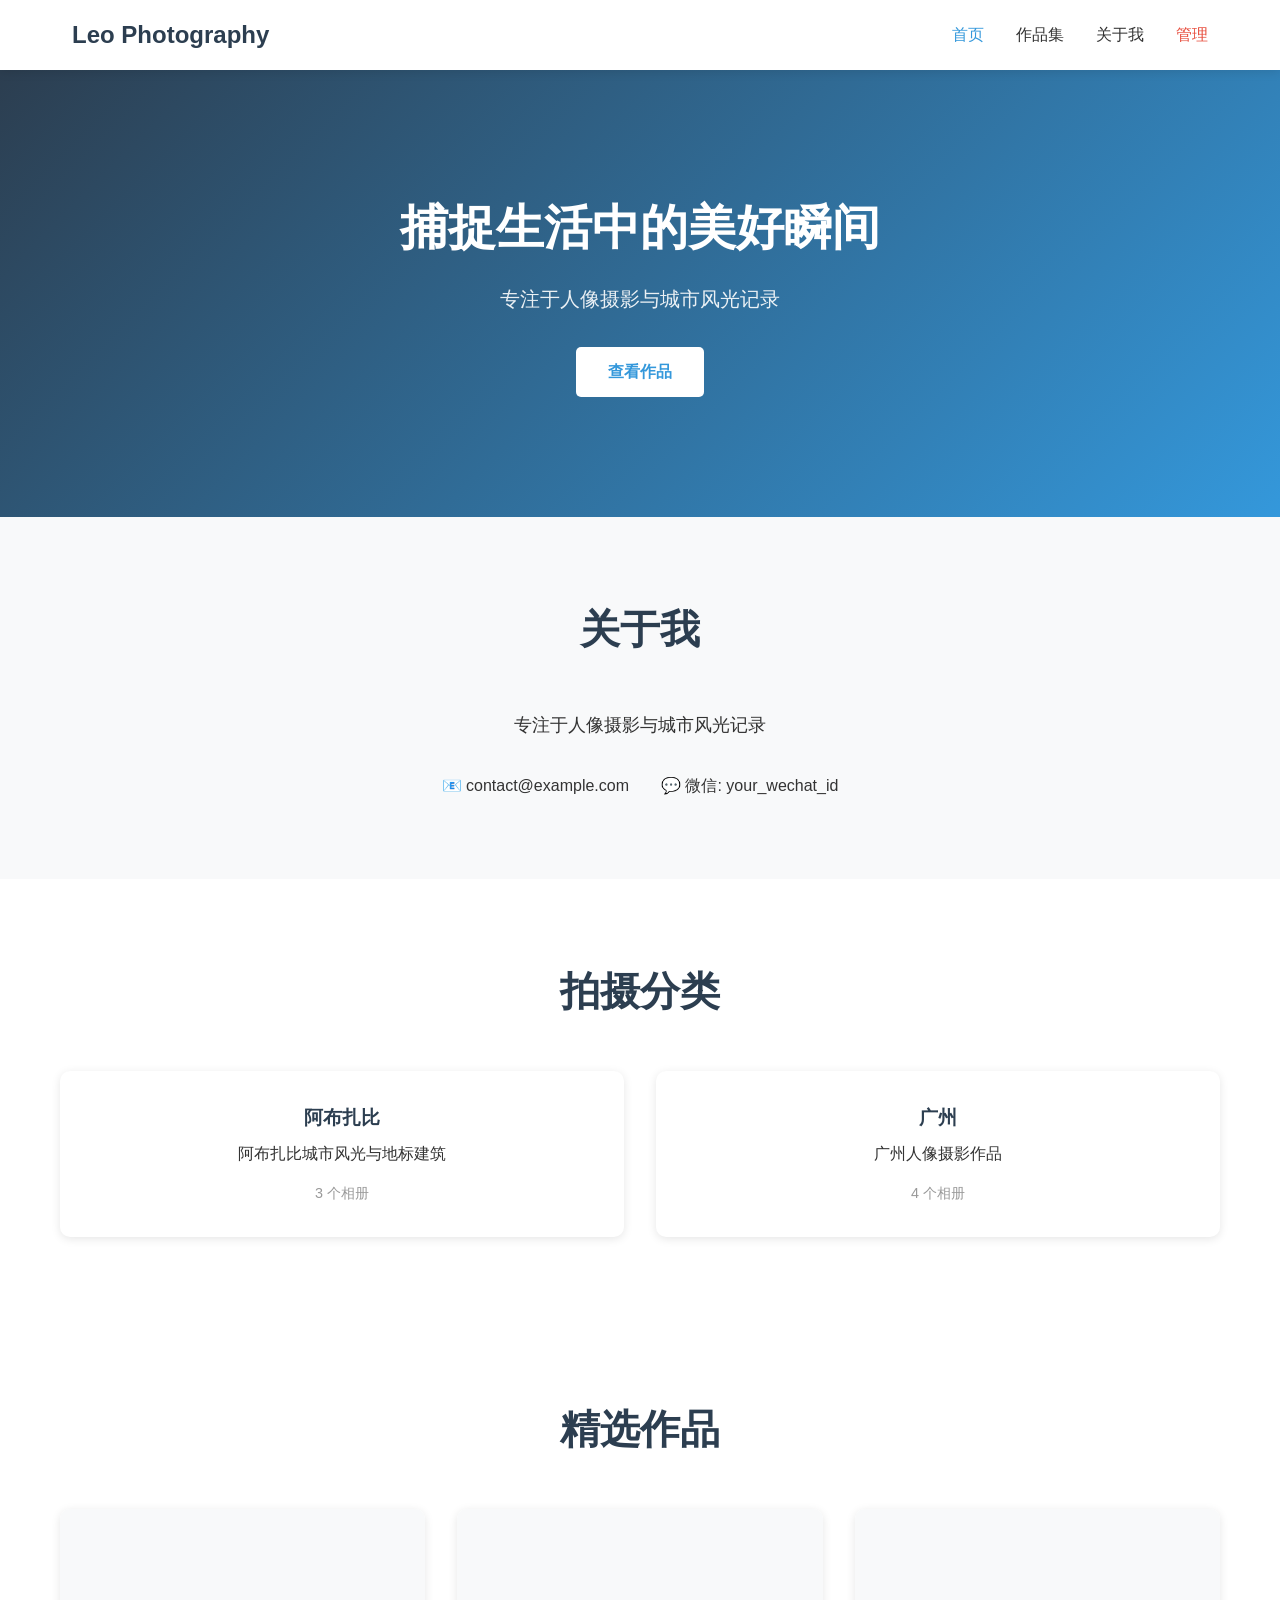
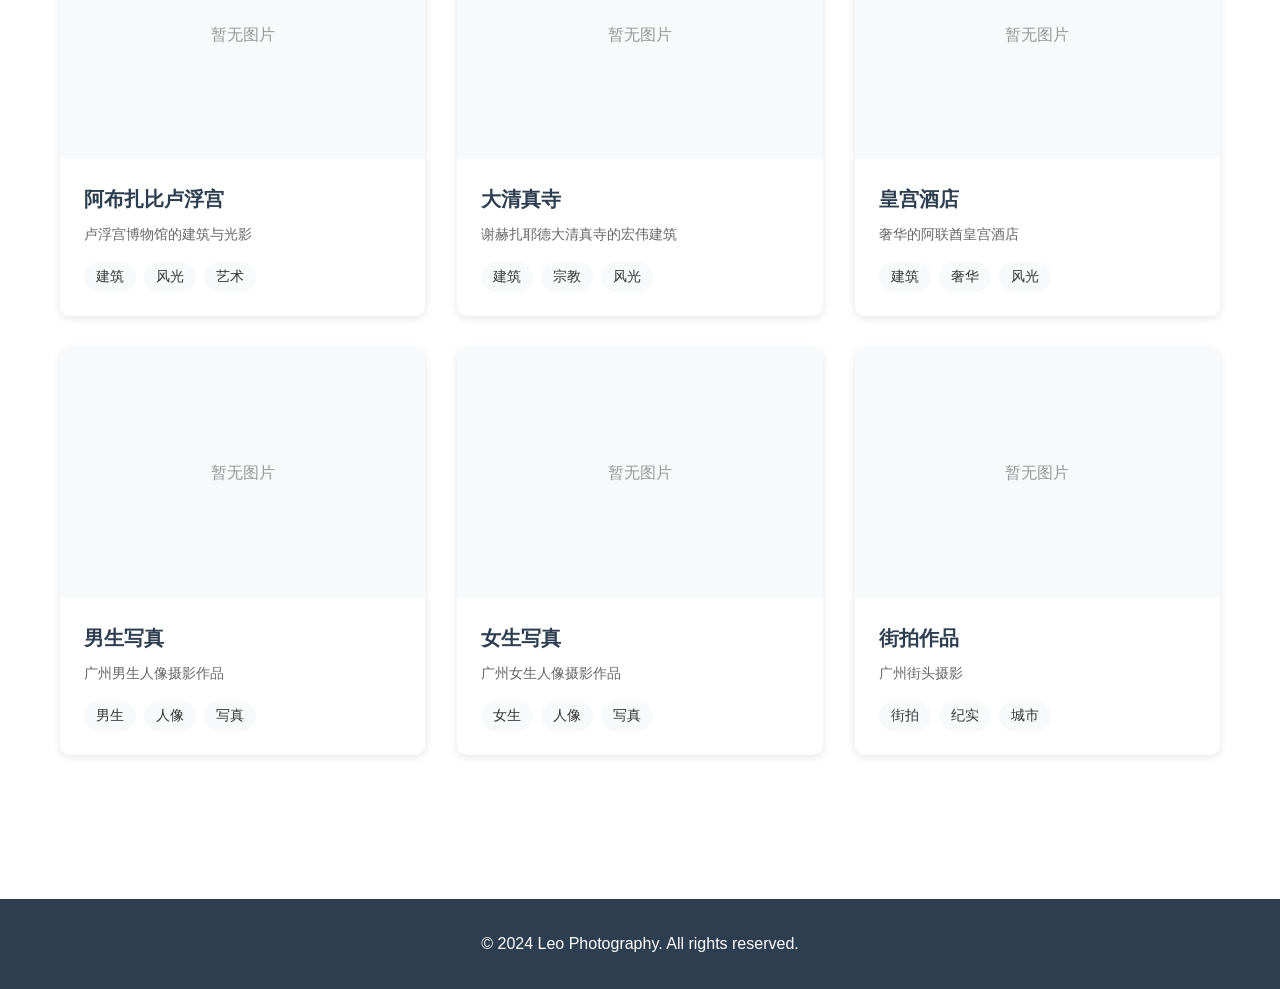
==== index.html @ fa53bb31 "Initial commit: Create photographer portfolio website - Add responsive homepage with hero section an" ====
<!DOCTYPE html>
<html lang="zh-CN">
<head>
    <meta charset="UTF-8">
    <meta name="viewport" content="width=device-width, initial-scale=1.0">
    <title>Leo 摄影工作室</title>
    <link rel="stylesheet" href="css/style.css">
</head>
<body>
    <header class="header">
        <nav class="nav">
            <div class="logo">Leo Photography</div>
            <ul class="nav-menu">
                <li><a href="index.html" class="active">首页</a></li>
                <li><a href="gallery.html">作品集</a></li>
                <li><a href="#about">关于我</a></li>
                <li><a href="admin.html" class="admin-link">管理</a></li>
            </ul>
        </nav>
    </header>

    <main>
        <!-- Hero Section -->
        <section class="hero">
            <div class="hero-content">
                <h1 class="hero-title">捕捉生活中的美好瞬间</h1>
                <p class="hero-subtitle">专注于人像摄影与城市风光记录</p>
                <a href="gallery.html" class="btn btn-primary">查看作品</a>
            </div>
        </section>

        <!-- About Section -->
        <section id="about" class="about">
            <div class="container">
                <h2 class="section-title">关于我</h2>
                <div class="about-content">
                    <p id="photographer-bio">加载中...</p>
                    <div class="contact-info" id="contact-info"></div>
                </div>
            </div>
        </section>

        <!-- Categories Section -->
        <section class="categories">
            <div class="container">
                <h2 class="section-title">拍摄分类</h2>
                <div class="category-grid" id="category-grid">
                    <!-- Categories will be loaded here -->
                </div>
            </div>
        </section>

        <!-- Featured Albums -->
        <section class="featured">
            <div class="container">
                <h2 class="section-title">精选作品</h2>
                <div class="album-grid" id="featured-albums">
                    <!-- Featured albums will be loaded here -->
                </div>
            </div>
        </section>
    </main>

    <footer class="footer">
        <div class="container">
            <p>&copy; 2024 Leo Photography. All rights reserved.</p>
        </div>
    </footer>

    <script src="js/main.js"></script>
</body>
</html>
---- css/style.css ----
/* Reset and Base Styles */
* {
    margin: 0;
    padding: 0;
    box-sizing: border-box;
}

:root {
    --primary-color: #2c3e50;
    --secondary-color: #3498db;
    --accent-color: #e74c3c;
    --text-color: #333;
    --light-bg: #f8f9fa;
    --white: #ffffff;
    --shadow: 0 2px 10px rgba(0, 0, 0, 0.1);
    --shadow-lg: 0 4px 20px rgba(0, 0, 0, 0.15);
}

body {
    font-family: -apple-system, BlinkMacSystemFont, 'Segoe UI', Roboto, 'Helvetica Neue', Arial, sans-serif;
    line-height: 1.6;
    color: var(--text-color);
    background-color: var(--white);
}

.container {
    max-width: 1200px;
    margin: 0 auto;
    padding: 0 20px;
}

/* Header and Navigation */
.header {
    background-color: var(--white);
    box-shadow: var(--shadow);
    position: sticky;
    top: 0;
    z-index: 100;
}

.nav {
    display: flex;
    justify-content: space-between;
    align-items: center;
    padding: 1rem 2rem;
    max-width: 1200px;
    margin: 0 auto;
}

.logo {
    font-size: 1.5rem;
    font-weight: bold;
    color: var(--primary-color);
}

.nav-menu {
    display: flex;
    list-style: none;
    gap: 2rem;
}

.nav-menu a {
    text-decoration: none;
    color: var(--text-color);
    font-weight: 500;
    transition: color 0.3s;
}

.nav-menu a:hover,
.nav-menu a.active {
    color: var(--secondary-color);
}

.admin-link {
    color: var(--accent-color) !important;
}

/* Hero Section */
.hero {
    background: linear-gradient(135deg, var(--primary-color) 0%, var(--secondary-color) 100%);
    color: var(--white);
    padding: 120px 20px;
    text-align: center;
}

.hero-content {
    max-width: 800px;
    margin: 0 auto;
}

.hero-title {
    font-size: 3rem;
    font-weight: bold;
    margin-bottom: 1rem;
}

.hero-subtitle {
    font-size: 1.25rem;
    margin-bottom: 2rem;
    opacity: 0.9;
}

.btn {
    display: inline-block;
    padding: 12px 32px;
    text-decoration: none;
    border-radius: 5px;
    font-weight: 600;
    transition: all 0.3s;
    border: none;
    cursor: pointer;
}

.btn-primary {
    background-color: var(--white);
    color: var(--secondary-color);
}

.btn-primary:hover {
    transform: translateY(-2px);
    box-shadow: var(--shadow-lg);
}

.btn-secondary {
    background-color: var(--secondary-color);
    color: var(--white);
}

.btn-danger {
    background-color: var(--accent-color);
    color: var(--white);
}

/* Sections */
.section-title {
    text-align: center;
    font-size: 2.5rem;
    margin-bottom: 3rem;
    color: var(--primary-color);
}

.about {
    padding: 80px 20px;
    background-color: var(--light-bg);
}

.about-content {
    max-width: 800px;
    margin: 0 auto;
    text-align: center;
}

.about-content p {
    font-size: 1.125rem;
    line-height: 1.8;
    margin-bottom: 2rem;
}

.contact-info {
    display: flex;
    justify-content: center;
    gap: 2rem;
    flex-wrap: wrap;
}

.contact-item {
    display: flex;
    align-items: center;
    gap: 0.5rem;
}

/* Categories */
.categories {
    padding: 80px 20px;
}

.category-grid {
    display: grid;
    grid-template-columns: repeat(auto-fit, minmax(300px, 1fr));
    gap: 2rem;
}

.category-card {
    background: var(--white);
    border-radius: 10px;
    padding: 2rem;
    text-align: center;
    box-shadow: var(--shadow);
    transition: transform 0.3s, box-shadow 0.3s;
    cursor: pointer;
}

.category-card:hover {
    transform: translateY(-5px);
    box-shadow: var(--shadow-lg);
}

.category-card h3 {
    color: var(--primary-color);
    margin-bottom: 0.5rem;
}

/* Albums Grid */
.featured,
.albums-section {
    padding: 80px 20px;
}

.album-grid {
    display: grid;
    grid-template-columns: repeat(auto-fill, minmax(280px, 1fr));
    gap: 2rem;
}

.album-card {
    background: var(--white);
    border-radius: 10px;
    overflow: hidden;
    box-shadow: var(--shadow);
    transition: transform 0.3s, box-shadow 0.3s;
    cursor: pointer;
}

.album-card:hover {
    transform: translateY(-5px);
    box-shadow: var(--shadow-lg);
}

.album-cover {
    width: 100%;
    height: 250px;
    object-fit: cover;
    background-color: var(--light-bg);
    display: flex;
    align-items: center;
    justify-content: center;
    color: #999;
}

.album-cover img {
    width: 100%;
    height: 100%;
    object-fit: cover;
}

.album-info {
    padding: 1.5rem;
}

.album-title {
    font-size: 1.25rem;
    font-weight: 600;
    margin-bottom: 0.5rem;
    color: var(--primary-color);
}

.album-description {
    color: #666;
    font-size: 0.9rem;
    margin-bottom: 1rem;
}

.album-tags {
    display: flex;
    flex-wrap: wrap;
    gap: 0.5rem;
}

.tag {
    display: inline-block;
    padding: 0.25rem 0.75rem;
    background-color: var(--light-bg);
    border-radius: 15px;
    font-size: 0.85rem;
    color: var(--text-color);
}

/* Gallery Page */
.gallery-header {
    background: linear-gradient(135deg, var(--primary-color) 0%, var(--secondary-color) 100%);
    color: var(--white);
    padding: 60px 20px;
    text-align: center;
}

.page-title {
    font-size: 2.5rem;
    margin-bottom: 0.5rem;
}

.page-subtitle {
    font-size: 1.125rem;
    opacity: 0.9;
}

/* Filter Section */
.filter-section {
    padding: 40px 20px;
    background-color: var(--light-bg);
}

.filter-tabs {
    display: flex;
    justify-content: center;
    gap: 1rem;
    flex-wrap: wrap;
    margin-bottom: 1.5rem;
}

.filter-btn {
    padding: 0.5rem 1.5rem;
    background-color: var(--white);
    border: 2px solid var(--primary-color);
    border-radius: 25px;
    color: var(--primary-color);
    font-weight: 600;
    cursor: pointer;
    transition: all 0.3s;
}

.filter-btn:hover,
.filter-btn.active {
    background-color: var(--primary-color);
    color: var(--white);
}

.tags-filter {
    display: flex;
    justify-content: center;
    gap: 0.5rem;
    flex-wrap: wrap;
}

.tag-filter {
    padding: 0.4rem 1rem;
    background-color: var(--white);
    border: 1px solid #ddd;
    border-radius: 20px;
    cursor: pointer;
    transition: all 0.3s;
}

.tag-filter:hover,
.tag-filter.active {
    background-color: var(--secondary-color);
    color: var(--white);
    border-color: var(--secondary-color);
}

/* Album Detail Page */
.album-header {
    padding: 60px 20px;
    background-color: var(--light-bg);
}

.back-link {
    display: inline-block;
    margin-bottom: 1rem;
    color: var(--secondary-color);
    text-decoration: none;
    font-weight: 600;
}

.back-link:hover {
    text-decoration: underline;
}

.album-meta {
    display: flex;
    gap: 2rem;
    flex-wrap: wrap;
    margin-top: 1rem;
    color: #666;
}

/* Photos Grid */
.photos-section {
    padding: 60px 20px;
}

.photos-grid {
    display: grid;
    grid-template-columns: repeat(auto-fill, minmax(250px, 1fr));
    gap: 1.5rem;
}

.photo-item {
    position: relative;
    overflow: hidden;
    border-radius: 8px;
    cursor: pointer;
    aspect-ratio: 1;
    background-color: var(--light-bg);
}

.photo-item img {
    width: 100%;
    height: 100%;
    object-fit: cover;
    transition: transform 0.3s;
}

.photo-item:hover img {
    transform: scale(1.1);
}

.photo-overlay {
    position: absolute;
    bottom: 0;
    left: 0;
    right: 0;
    background: linear-gradient(to top, rgba(0, 0, 0, 0.7), transparent);
    color: var(--white);
    padding: 1rem;
    opacity: 0;
    transition: opacity 0.3s;
}

.photo-item:hover .photo-overlay {
    opacity: 1;
}

/* Lightbox */
.lightbox {
    display: none;
    position: fixed;
    top: 0;
    left: 0;
    right: 0;
    bottom: 0;
    background-color: rgba(0, 0, 0, 0.9);
    z-index: 1000;
    align-items: center;
    justify-content: center;
}

.lightbox.active {
    display: flex;
}

.lightbox-content {
    position: relative;
    max-width: 90%;
    max-height: 90%;
}

.lightbox-img {
    max-width: 100%;
    max-height: 80vh;
    object-fit: contain;
}

.lightbox-close {
    position: absolute;
    top: -40px;
    right: 0;
    color: var(--white);
    font-size: 2rem;
    cursor: pointer;
}

.lightbox-prev,
.lightbox-next {
    position: absolute;
    top: 50%;
    transform: translateY(-50%);
    background-color: rgba(255, 255, 255, 0.2);
    color: var(--white);
    border: none;
    font-size: 2rem;
    padding: 1rem;
    cursor: pointer;
    transition: background-color 0.3s;
}

.lightbox-prev {
    left: -60px;
}

.lightbox-next {
    right: -60px;
}

.lightbox-prev:hover,
.lightbox-next:hover {
    background-color: rgba(255, 255, 255, 0.3);
}

.lightbox-caption {
    color: var(--white);
    text-align: center;
    margin-top: 1rem;
}

/* Admin Page */
.admin-container {
    max-width: 1400px;
    margin: 2rem auto;
    padding: 0 20px;
}

.admin-header {
    background: var(--primary-color);
    color: var(--white);
    padding: 2rem;
    border-radius: 10px;
    margin-bottom: 2rem;
}

.admin-tabs {
    display: flex;
    gap: 1rem;
    margin-bottom: 2rem;
    border-bottom: 2px solid var(--light-bg);
}

.admin-tab {
    padding: 1rem 2rem;
    background: none;
    border: none;
    cursor: pointer;
    font-weight: 600;
    color: var(--text-color);
    border-bottom: 3px solid transparent;
    transition: all 0.3s;
}

.admin-tab.active {
    color: var(--secondary-color);
    border-bottom-color: var(--secondary-color);
}

.admin-content {
    background: var(--white);
    padding: 2rem;
    border-radius: 10px;
    box-shadow: var(--shadow);
}

.form-group {
    margin-bottom: 1.5rem;
}

.form-group label {
    display: block;
    margin-bottom: 0.5rem;
    font-weight: 600;
}

.form-group input,
.form-group textarea,
.form-group select {
    width: 100%;
    padding: 0.75rem;
    border: 1px solid #ddd;
    border-radius: 5px;
    font-size: 1rem;
}

.form-group textarea {
    min-height: 100px;
    resize: vertical;
}

.form-actions {
    display: flex;
    gap: 1rem;
    margin-top: 2rem;
}

.albums-list {
    display: grid;
    gap: 1rem;
}

.album-item {
    display: flex;
    align-items: center;
    gap: 1rem;
    padding: 1rem;
    background: var(--light-bg);
    border-radius: 8px;
}

.album-item-thumb {
    width: 80px;
    height: 80px;
    object-fit: cover;
    border-radius: 5px;
    background-color: #ddd;
}

.album-item-info {
    flex: 1;
}

.album-item-actions {
    display: flex;
    gap: 0.5rem;
}

.json-editor {
    width: 100%;
    min-height: 400px;
    font-family: 'Monaco', 'Menlo', 'Courier New', monospace;
    font-size: 0.9rem;
    padding: 1rem;
    border: 1px solid #ddd;
    border-radius: 5px;
}

/* Footer */
.footer {
    background-color: var(--primary-color);
    color: var(--white);
    text-align: center;
    padding: 2rem 20px;
    margin-top: 4rem;
}

/* Responsive */
@media (max-width: 768px) {
    .nav-menu {
        gap: 1rem;
        font-size: 0.9rem;
    }

    .hero-title {
        font-size: 2rem;
    }

    .section-title {
        font-size: 2rem;
    }

    .album-grid {
        grid-template-columns: repeat(auto-fill, minmax(250px, 1fr));
    }

    .lightbox-prev {
        left: 10px;
    }

    .lightbox-next {
        right: 10px;
    }
}

/* Utility Classes */
.text-center {
    text-align: center;
}

.mt-2 {
    margin-top: 2rem;
}

.mb-2 {
    margin-bottom: 2rem;
}

.hidden {
    display: none;
}
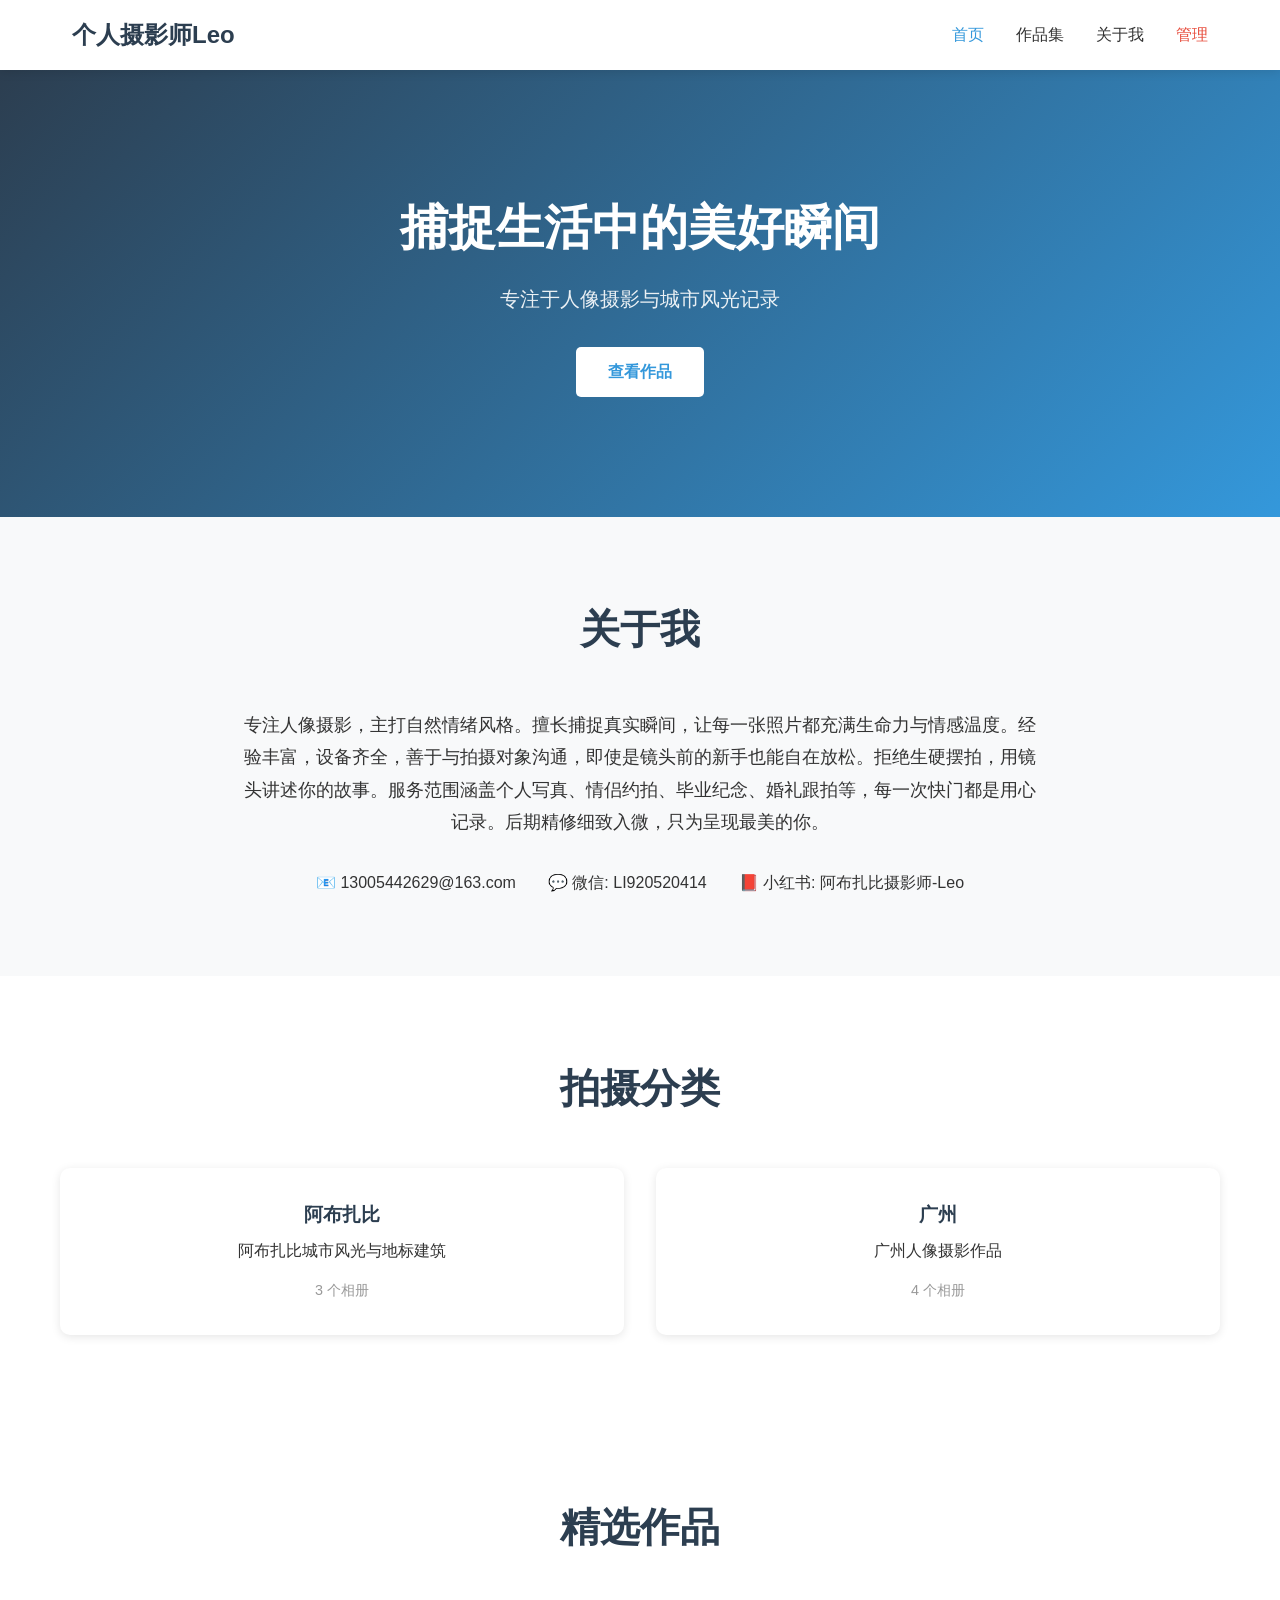
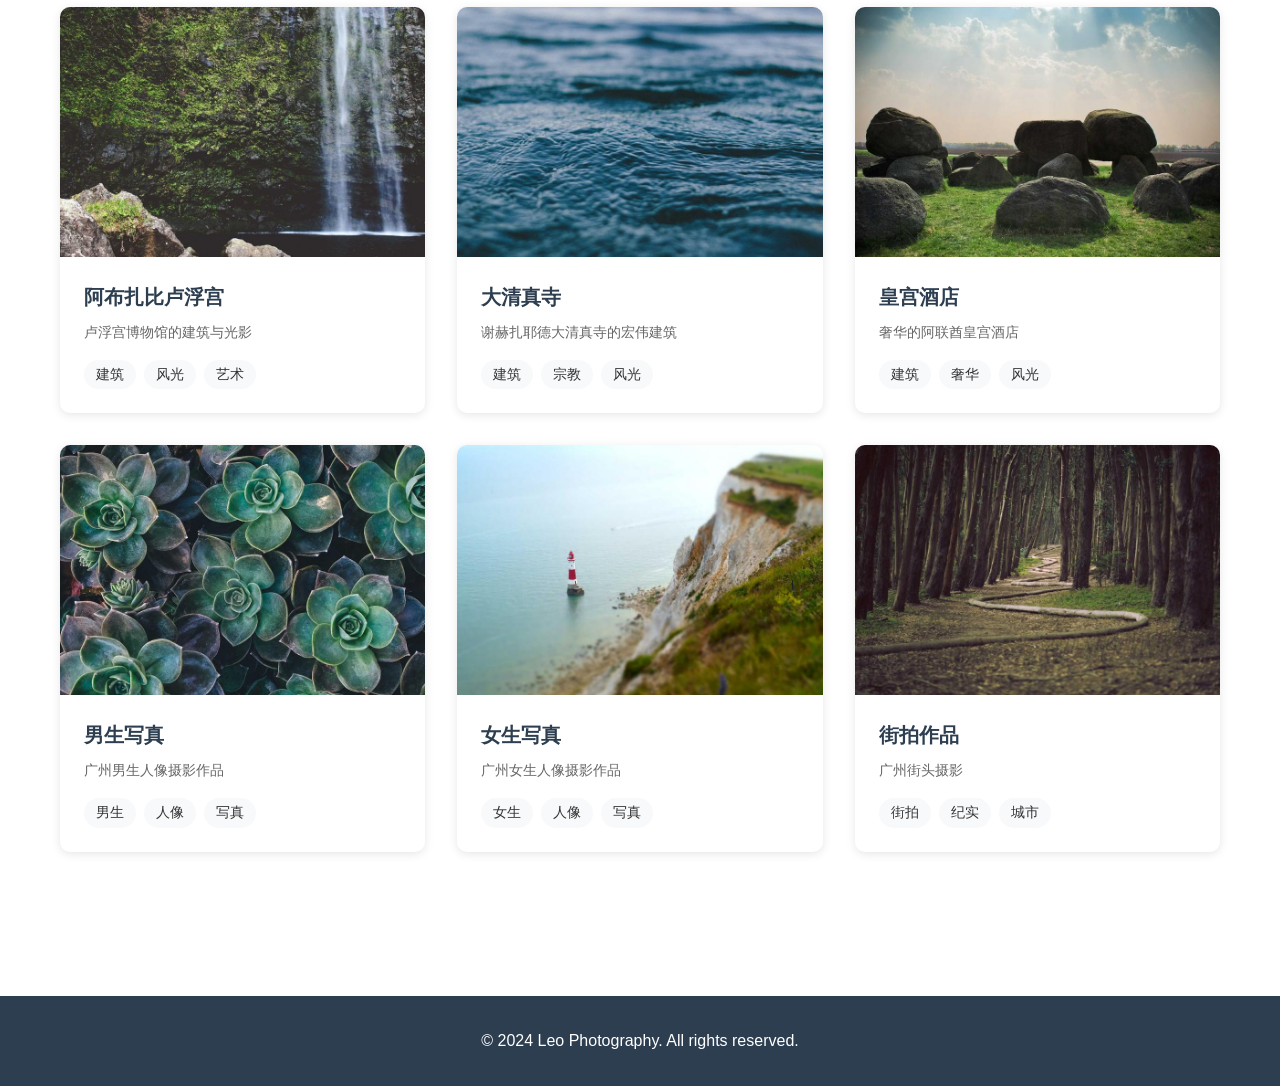
==== commit 59e76616: "Update website title to 个人摄影师Leo - Change logo text from "Leo Photography" to "个人摄影师Leo" across all " ====
--- a/index.html
+++ b/index.html
@@ -3,14 +3,19 @@
 <head>
     <meta charset="UTF-8">
     <meta name="viewport" content="width=device-width, initial-scale=1.0">
-    <title>Leo 摄影工作室</title>
+    <title>个人摄影师Leo</title>
     <link rel="stylesheet" href="css/style.css">
 </head>
 <body>
     <header class="header">
         <nav class="nav">
-            <div class="logo">Leo Photography</div>
-            <ul class="nav-menu">
+            <div class="logo">个人摄影师Leo</div>
+            <div class="menu-toggle" id="mobile-menu">
+                <span></span>
+                <span></span>
+                <span></span>
+            </div>
+            <ul class="nav-menu" id="nav-menu">
                 <li><a href="index.html" class="active">首页</a></li>
                 <li><a href="gallery.html">作品集</a></li>
                 <li><a href="#about">关于我</a></li>
--- a/css/style.css
+++ b/css/style.css
@@ -609,6 +609,41 @@
     border-radius: 5px;
 }
 
+/* Modal */
+.modal {
+    position: fixed;
+    top: 0;
+    left: 0;
+    width: 100%;
+    height: 100%;
+    background-color: rgba(0, 0, 0, 0.5);
+    z-index: 1000;
+    overflow-y: auto;
+}
+
+.modal-content {
+    position: relative;
+    background-color: var(--white);
+    margin: 2rem auto;
+    padding: 2rem;
+    border-radius: 10px;
+    box-shadow: var(--shadow-lg);
+}
+
+.close-modal {
+    position: absolute;
+    top: 1rem;
+    right: 1rem;
+    font-size: 1.5rem;
+    cursor: pointer;
+    color: #999;
+    transition: color 0.3s;
+}
+
+.close-modal:hover {
+    color: var(--text-color);
+}
+
 /* Footer */
 .footer {
     background-color: var(--primary-color);
@@ -618,15 +653,47 @@
     margin-top: 4rem;
 }
 
-/* Responsive */
-@media (max-width: 768px) {
-    .nav-menu {
-        gap: 1rem;
-        font-size: 0.9rem;
+/* Mobile Menu Toggle */
+.menu-toggle {
+    display: none;
+    flex-direction: column;
+    cursor: pointer;
+    padding: 0.5rem;
+}
+
+.menu-toggle span {
+    width: 25px;
+    height: 3px;
+    background-color: var(--primary-color);
+    margin: 3px 0;
+    transition: 0.3s;
+    border-radius: 3px;
+}
+
+.menu-toggle.active span:nth-child(1) {
+    transform: rotate(-45deg) translate(-5px, 6px);
+}
+
+.menu-toggle.active span:nth-child(2) {
+    opacity: 0;
+}
+
+.menu-toggle.active span:nth-child(3) {
+    transform: rotate(45deg) translate(-5px, -6px);
+}
+
+/* Tablet Responsive */
+@media (max-width: 1024px) {
+    .container {
+        padding: 0 15px;
+    }
+
+    .hero {
+        padding: 80px 20px;
     }
 
     .hero-title {
-        font-size: 2rem;
+        font-size: 2.5rem;
     }
 
     .section-title {
@@ -635,14 +702,262 @@
 
     .album-grid {
         grid-template-columns: repeat(auto-fill, minmax(250px, 1fr));
+        gap: 1.5rem;
+    }
+}
+
+/* Mobile Responsive */
+@media (max-width: 768px) {
+    /* Navigation */
+    .nav {
+        padding: 1rem;
+    }
+
+    .menu-toggle {
+        display: flex;
+    }
+
+    .nav-menu {
+        position: fixed;
+        top: 60px;
+        right: -100%;
+        width: 250px;
+        height: calc(100vh - 60px);
+        background-color: var(--white);
+        flex-direction: column;
+        padding: 2rem 0;
+        box-shadow: -2px 0 10px rgba(0, 0, 0, 0.1);
+        transition: right 0.3s ease;
+        gap: 0;
+        z-index: 99;
+    }
+
+    .nav-menu.active {
+        right: 0;
+    }
+
+    .nav-menu li {
+        width: 100%;
+        text-align: center;
+        padding: 1rem 0;
+        border-bottom: 1px solid var(--light-bg);
+    }
+
+    .nav-menu a {
+        display: block;
+        padding: 0.5rem 1rem;
+    }
+
+    /* Hero Section */
+    .hero {
+        padding: 60px 15px;
+    }
+
+    .hero-title {
+        font-size: 1.75rem;
+        line-height: 1.3;
+    }
+
+    .hero-subtitle {
+        font-size: 1rem;
+        margin-bottom: 1.5rem;
+    }
+
+    /* Sections */
+    .about,
+    .categories,
+    .featured,
+    .albums-section,
+    .photos-section {
+        padding: 50px 15px;
+    }
+
+    .section-title {
+        font-size: 1.75rem;
+        margin-bottom: 2rem;
+    }
+
+    /* Category and Album Grids */
+    .category-grid,
+    .album-grid {
+        grid-template-columns: 1fr;
+        gap: 1.5rem;
+    }
+
+    .album-cover {
+        height: 200px;
+    }
+
+    /* Photos Grid */
+    .photos-grid {
+        grid-template-columns: repeat(2, 1fr);
+        gap: 0.75rem;
+    }
+
+    /* Contact Info */
+    .contact-info {
+        flex-direction: column;
+        gap: 1rem;
+    }
+
+    /* Filter Section */
+    .filter-tabs {
+        gap: 0.5rem;
+    }
+
+    .filter-btn {
+        padding: 0.4rem 1rem;
+        font-size: 0.9rem;
+    }
+
+    /* Gallery Header */
+    .gallery-header {
+        padding: 40px 15px;
+    }
+
+    .page-title {
+        font-size: 2rem;
+    }
+
+    .page-subtitle {
+        font-size: 1rem;
+    }
+
+    /* Album Header */
+    .album-header {
+        padding: 40px 15px;
+    }
+
+    .album-title {
+        font-size: 1.75rem;
+    }
+
+    .album-meta {
+        flex-direction: column;
+        gap: 0.5rem;
+    }
+
+    /* Lightbox */
+    .lightbox-prev,
+    .lightbox-next {
+        font-size: 1.5rem;
+        padding: 0.5rem;
+        position: fixed;
     }
 
     .lightbox-prev {
         left: 10px;
+        bottom: 20%;
+        top: auto;
+        transform: none;
     }
 
     .lightbox-next {
         right: 10px;
+        bottom: 20%;
+        top: auto;
+        transform: none;
+    }
+
+    .lightbox-close {
+        top: 10px;
+        right: 10px;
+    }
+
+    .lightbox-content {
+        max-width: 95%;
+        max-height: 85%;
+    }
+
+    .lightbox-img {
+        max-height: 70vh;
+    }
+
+    /* Admin Panel */
+    .admin-tabs {
+        overflow-x: auto;
+        gap: 0.5rem;
+        flex-wrap: nowrap;
+    }
+
+    .admin-tab {
+        padding: 0.75rem 1.5rem;
+        white-space: nowrap;
+        font-size: 0.9rem;
+    }
+
+    .album-item {
+        flex-direction: column;
+        text-align: center;
+    }
+
+    .album-item-thumb {
+        width: 100%;
+        height: 150px;
+    }
+
+    .album-item-actions {
+        width: 100%;
+        justify-content: center;
+    }
+
+    .form-actions {
+        flex-direction: column;
+    }
+
+    .form-actions .btn {
+        width: 100%;
+    }
+
+    /* Modal */
+    .modal-content {
+        margin: 1rem;
+        padding: 1.5rem;
+        max-width: calc(100% - 2rem);
+    }
+
+    /* Footer */
+    .footer {
+        padding: 1.5rem 15px;
+        font-size: 0.9rem;
+    }
+
+    /* Buttons */
+    .btn {
+        padding: 10px 24px;
+        font-size: 0.9rem;
+    }
+}
+
+/* Small Mobile */
+@media (max-width: 480px) {
+    .logo {
+        font-size: 1.25rem;
+    }
+
+    .hero-title {
+        font-size: 1.5rem;
+    }
+
+    .section-title {
+        font-size: 1.5rem;
+    }
+
+    .photos-grid {
+        grid-template-columns: 1fr;
+    }
+
+    .filter-tabs {
+        flex-direction: column;
+        width: 100%;
+    }
+
+    .filter-btn {
+        width: 100%;
+    }
+
+    .admin-header h1 {
+        font-size: 1.5rem;
     }
 }
 
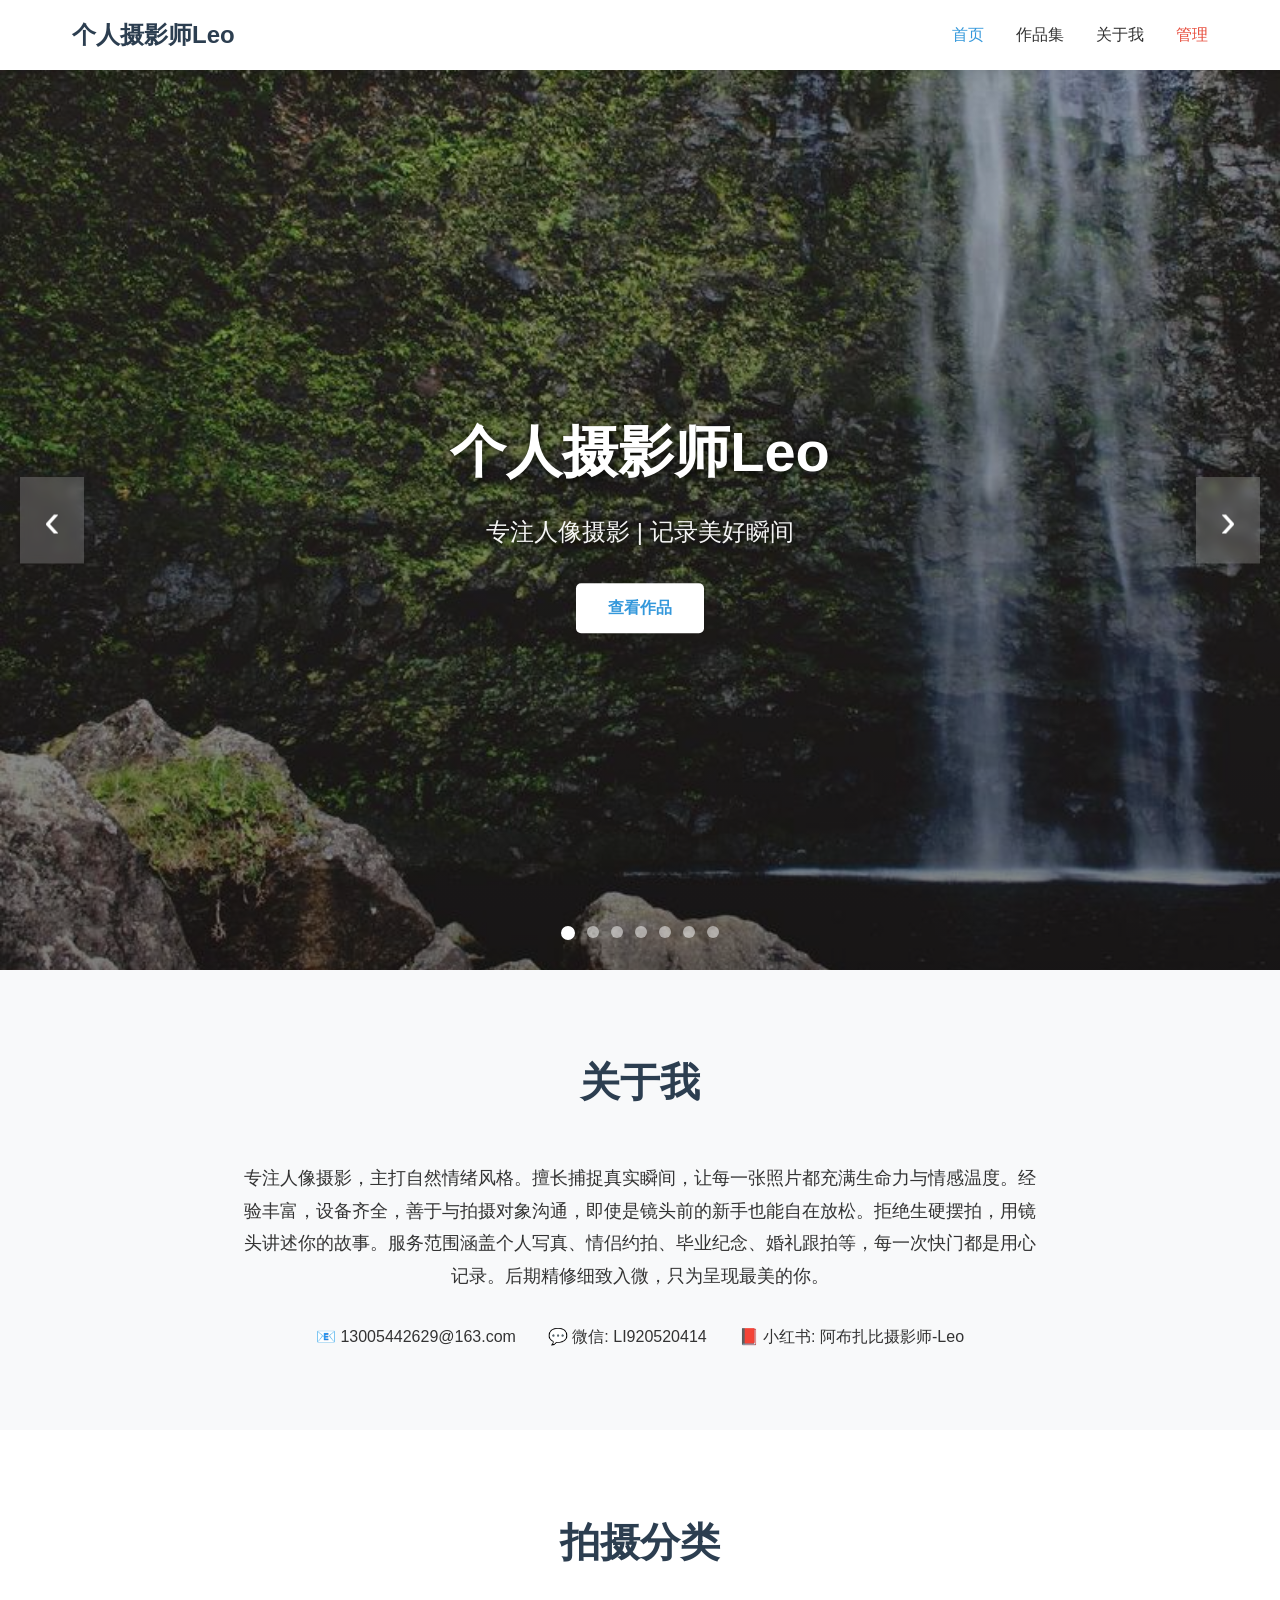
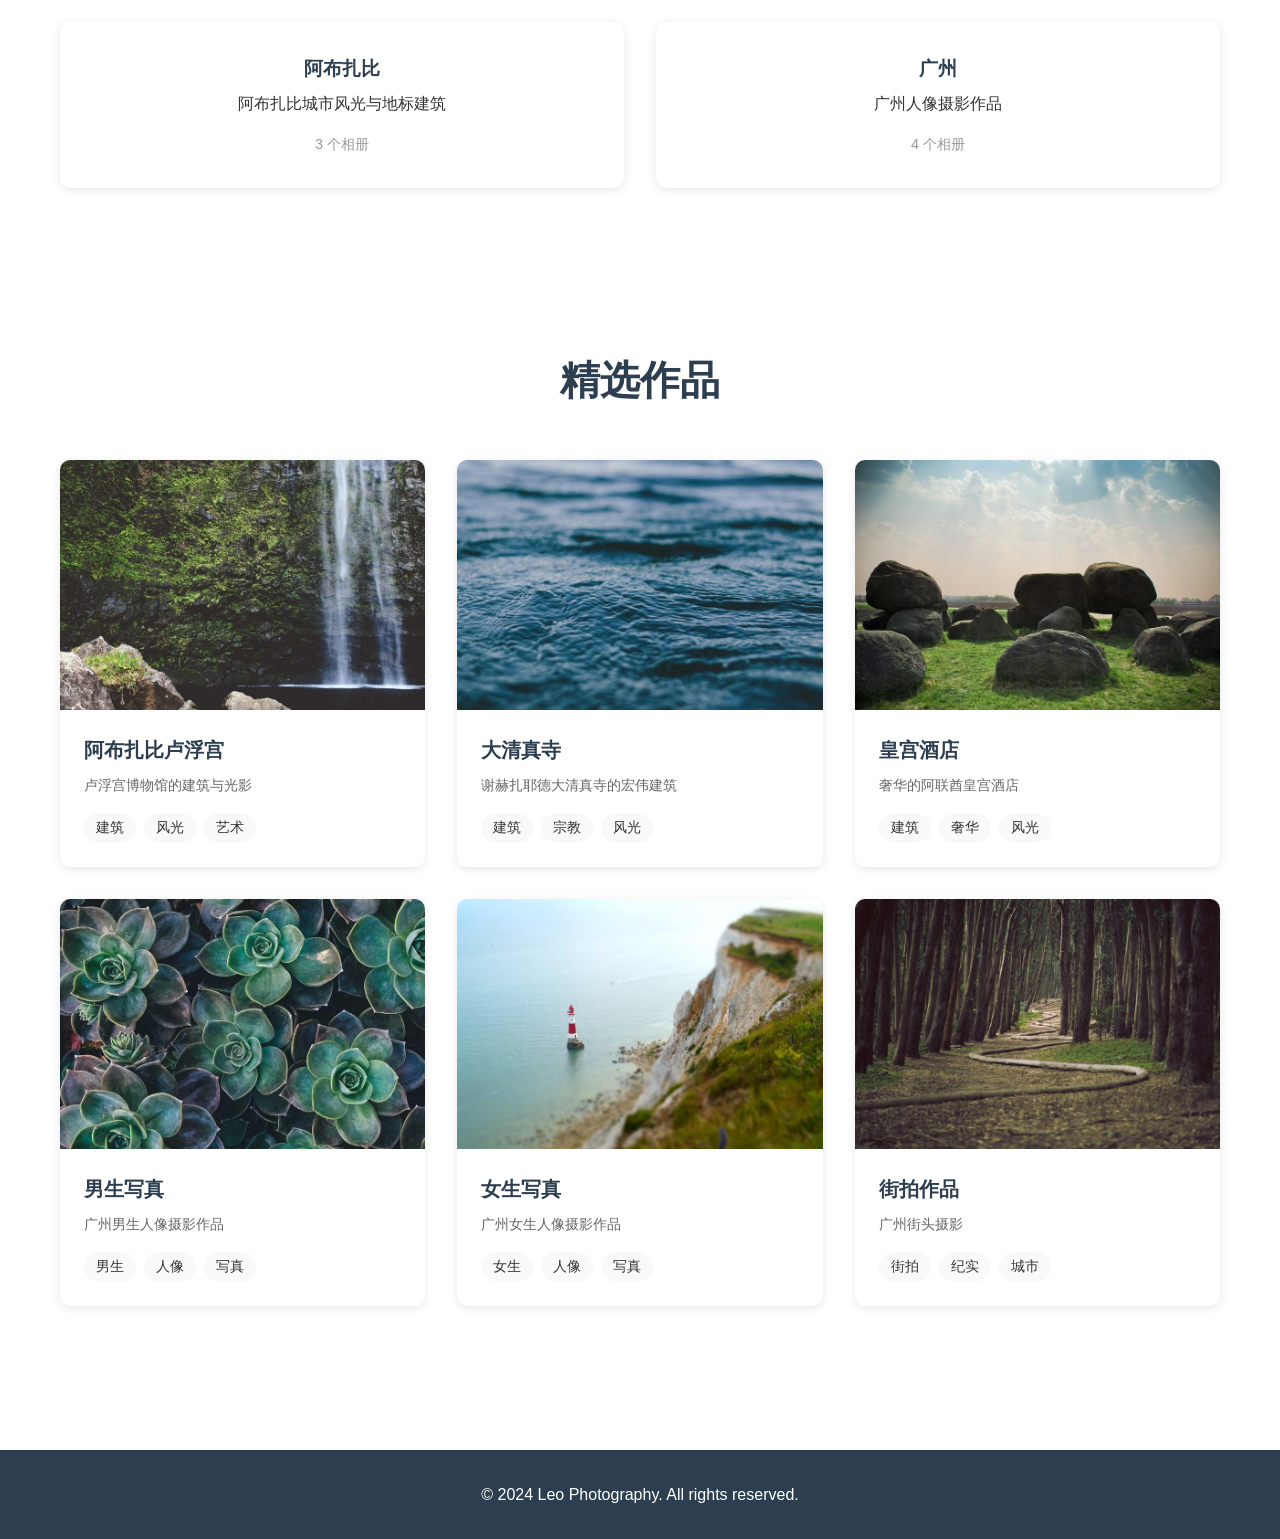
==== commit c0a18a1d: "Add stunning hero slider with album covers Features: - Full-screen hero slider showcasing all album " ====
--- a/index.html
+++ b/index.html
@@ -25,13 +25,20 @@
     </header>
 
     <main>
-        <!-- Hero Section -->
-        <section class="hero">
-            <div class="hero-content">
-                <h1 class="hero-title">捕捉生活中的美好瞬间</h1>
-                <p class="hero-subtitle">专注于人像摄影与城市风光记录</p>
+        <!-- Hero Slider Section -->
+        <section class="hero-slider" id="hero-slider">
+            <div class="slider-container">
+                <!-- Slides will be loaded here -->
+            </div>
+            <div class="slider-overlay"></div>
+            <div class="slider-content">
+                <h1 class="slider-title" id="slider-title">个人摄影师Leo</h1>
+                <p class="slider-subtitle" id="slider-subtitle">专注人像摄影 | 记录美好瞬间</p>
                 <a href="gallery.html" class="btn btn-primary">查看作品</a>
             </div>
+            <button class="slider-nav slider-prev" id="slider-prev">‹</button>
+            <button class="slider-nav slider-next" id="slider-next">›</button>
+            <div class="slider-dots" id="slider-dots"></div>
         </section>
 
         <!-- About Section -->
--- a/css/style.css
+++ b/css/style.css
@@ -75,29 +75,153 @@
     color: var(--accent-color) !important;
 }
 
-/* Hero Section */
-.hero {
-    background: linear-gradient(135deg, var(--primary-color) 0%, var(--secondary-color) 100%);
-    color: var(--white);
-    padding: 120px 20px;
+/* Hero Slider Section */
+.hero-slider {
+    position: relative;
+    width: 100%;
+    height: 100vh;
+    min-height: 500px;
+    overflow: hidden;
+}
+
+.slider-container {
+    position: absolute;
+    top: 0;
+    left: 0;
+    width: 100%;
+    height: 100%;
+}
+
+.slider-slide {
+    position: absolute;
+    top: 0;
+    left: 0;
+    width: 100%;
+    height: 100%;
+    opacity: 0;
+    transition: opacity 1.5s ease-in-out;
+    background-size: cover;
+    background-position: center;
+    background-repeat: no-repeat;
+}
+
+.slider-slide.active {
+    opacity: 1;
+    z-index: 1;
+}
+
+.slider-overlay {
+    position: absolute;
+    top: 0;
+    left: 0;
+    width: 100%;
+    height: 100%;
+    background: linear-gradient(to bottom, rgba(0, 0, 0, 0.3), rgba(0, 0, 0, 0.5));
+    z-index: 2;
+}
+
+.slider-content {
+    position: absolute;
+    top: 50%;
+    left: 50%;
+    transform: translate(-50%, -50%);
     text-align: center;
-}
-
-.hero-content {
+    color: var(--white);
+    z-index: 3;
     max-width: 800px;
-    margin: 0 auto;
-}
-
-.hero-title {
-    font-size: 3rem;
+    padding: 0 20px;
+    width: 100%;
+}
+
+.slider-title {
+    font-size: 3.5rem;
     font-weight: bold;
     margin-bottom: 1rem;
-}
-
-.hero-subtitle {
-    font-size: 1.25rem;
+    text-shadow: 2px 2px 10px rgba(0, 0, 0, 0.7);
+    animation: fadeInUp 1s ease-out;
+}
+
+.slider-subtitle {
+    font-size: 1.5rem;
     margin-bottom: 2rem;
-    opacity: 0.9;
+    opacity: 0.95;
+    text-shadow: 1px 1px 5px rgba(0, 0, 0, 0.7);
+    animation: fadeInUp 1s ease-out 0.3s backwards;
+}
+
+.slider-content .btn {
+    animation: fadeInUp 1s ease-out 0.6s backwards;
+}
+
+@keyframes fadeInUp {
+    from {
+        opacity: 0;
+        transform: translateY(30px);
+    }
+    to {
+        opacity: 1;
+        transform: translateY(0);
+    }
+}
+
+/* Slider Navigation */
+.slider-nav {
+    position: absolute;
+    top: 50%;
+    transform: translateY(-50%);
+    background: rgba(255, 255, 255, 0.2);
+    color: var(--white);
+    border: none;
+    font-size: 3rem;
+    padding: 1rem 1.5rem;
+    cursor: pointer;
+    z-index: 4;
+    transition: all 0.3s;
+    backdrop-filter: blur(5px);
+}
+
+.slider-nav:hover {
+    background: rgba(255, 255, 255, 0.3);
+}
+
+.slider-prev {
+    left: 20px;
+}
+
+.slider-next {
+    right: 20px;
+}
+
+/* Slider Dots */
+.slider-dots {
+    position: absolute;
+    bottom: 30px;
+    left: 50%;
+    transform: translateX(-50%);
+    display: flex;
+    gap: 12px;
+    z-index: 4;
+}
+
+.slider-dot {
+    width: 12px;
+    height: 12px;
+    border-radius: 50%;
+    background: rgba(255, 255, 255, 0.5);
+    cursor: pointer;
+    transition: all 0.3s;
+    border: 2px solid transparent;
+}
+
+.slider-dot:hover {
+    background: rgba(255, 255, 255, 0.8);
+}
+
+.slider-dot.active {
+    background: var(--white);
+    border-color: var(--white);
+    width: 14px;
+    height: 14px;
 }
 
 .btn {
@@ -688,12 +812,16 @@
         padding: 0 15px;
     }
 
-    .hero {
-        padding: 80px 20px;
-    }
-
-    .hero-title {
+    .hero-slider {
+        height: 80vh;
+    }
+
+    .slider-title {
         font-size: 2.5rem;
+    }
+
+    .slider-subtitle {
+        font-size: 1.25rem;
     }
 
     .section-title {
@@ -748,19 +876,48 @@
         padding: 0.5rem 1rem;
     }
 
-    /* Hero Section */
-    .hero {
-        padding: 60px 15px;
-    }
-
-    .hero-title {
-        font-size: 1.75rem;
+    /* Hero Slider */
+    .hero-slider {
+        height: 70vh;
+        min-height: 400px;
+    }
+
+    .slider-title {
+        font-size: 2rem;
         line-height: 1.3;
     }
 
-    .hero-subtitle {
+    .slider-subtitle {
         font-size: 1rem;
         margin-bottom: 1.5rem;
+    }
+
+    .slider-nav {
+        font-size: 2rem;
+        padding: 0.75rem 1rem;
+    }
+
+    .slider-prev {
+        left: 10px;
+    }
+
+    .slider-next {
+        right: 10px;
+    }
+
+    .slider-dots {
+        bottom: 20px;
+        gap: 8px;
+    }
+
+    .slider-dot {
+        width: 10px;
+        height: 10px;
+    }
+
+    .slider-dot.active {
+        width: 12px;
+        height: 12px;
     }
 
     /* Sections */
@@ -935,8 +1092,17 @@
         font-size: 1.25rem;
     }
 
-    .hero-title {
+    .slider-title {
         font-size: 1.5rem;
+    }
+
+    .slider-subtitle {
+        font-size: 0.9rem;
+    }
+
+    .slider-nav {
+        font-size: 1.5rem;
+        padding: 0.5rem 0.75rem;
     }
 
     .section-title {
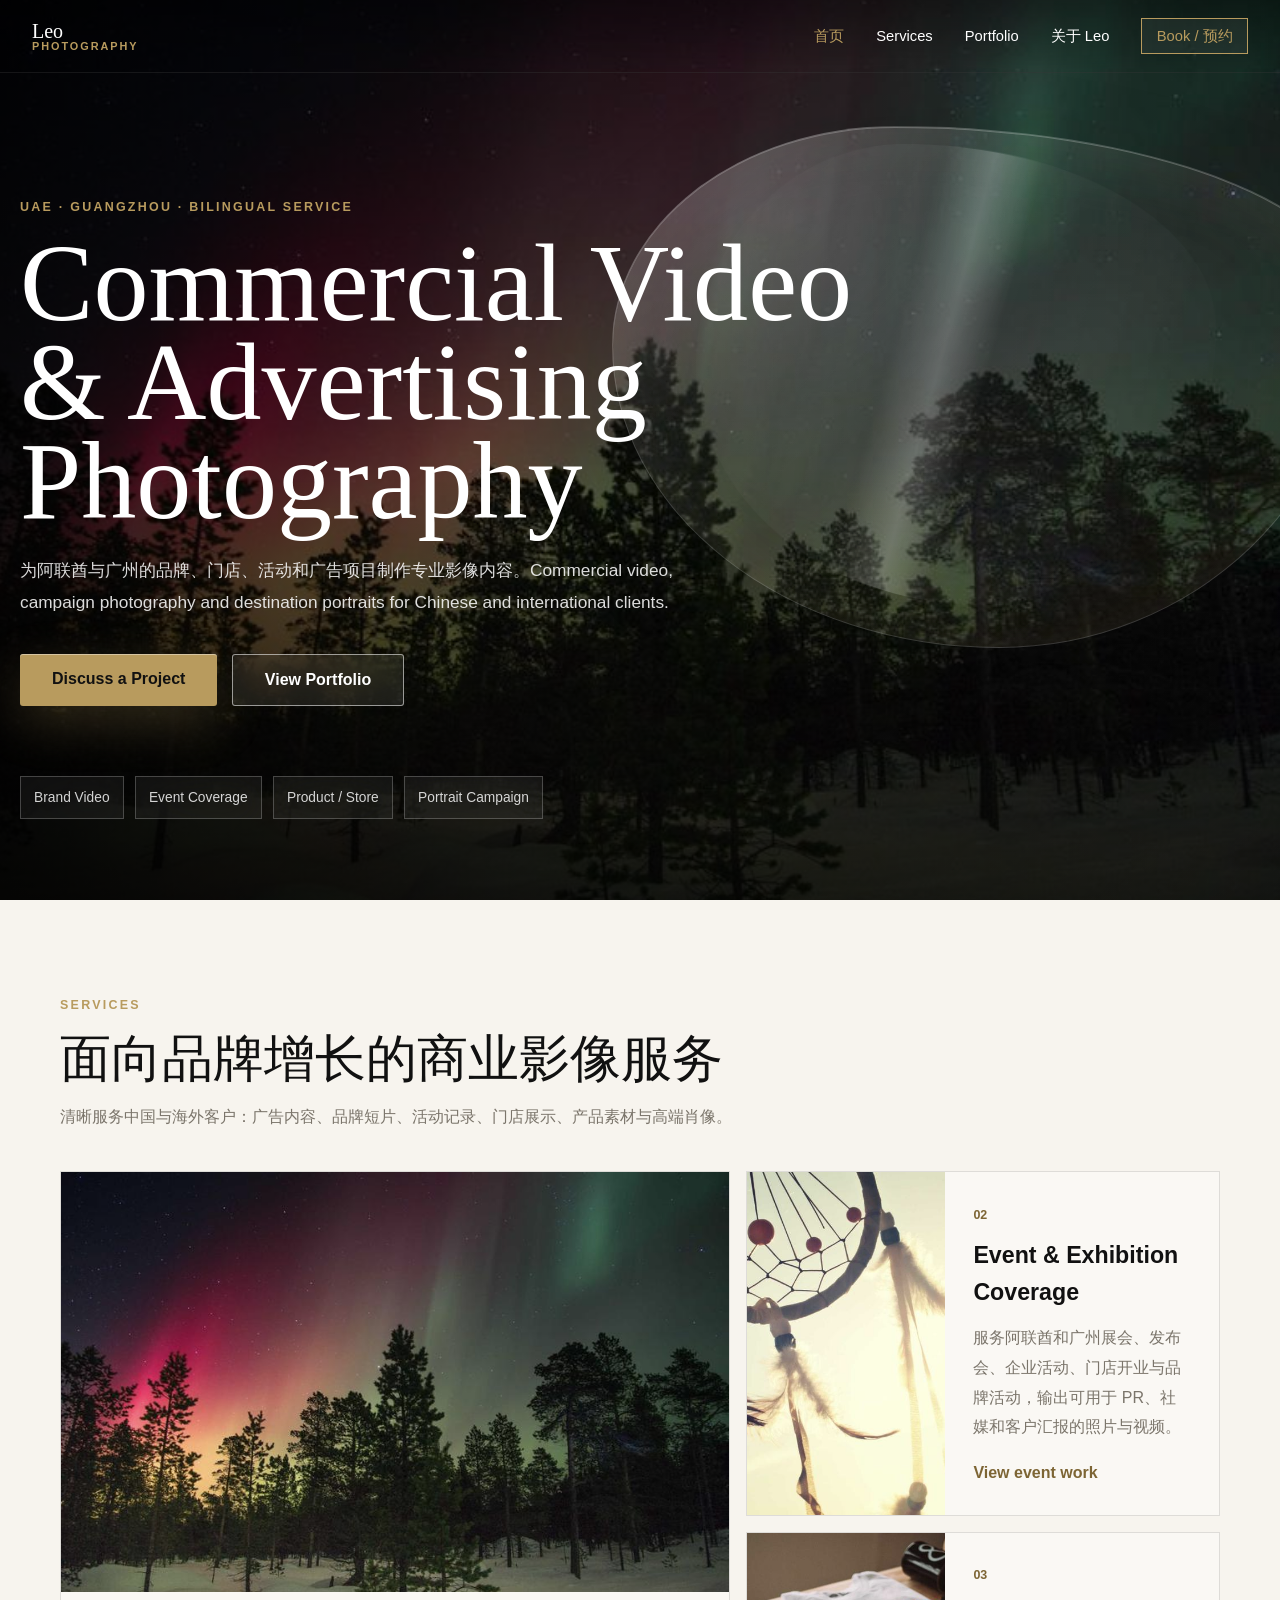
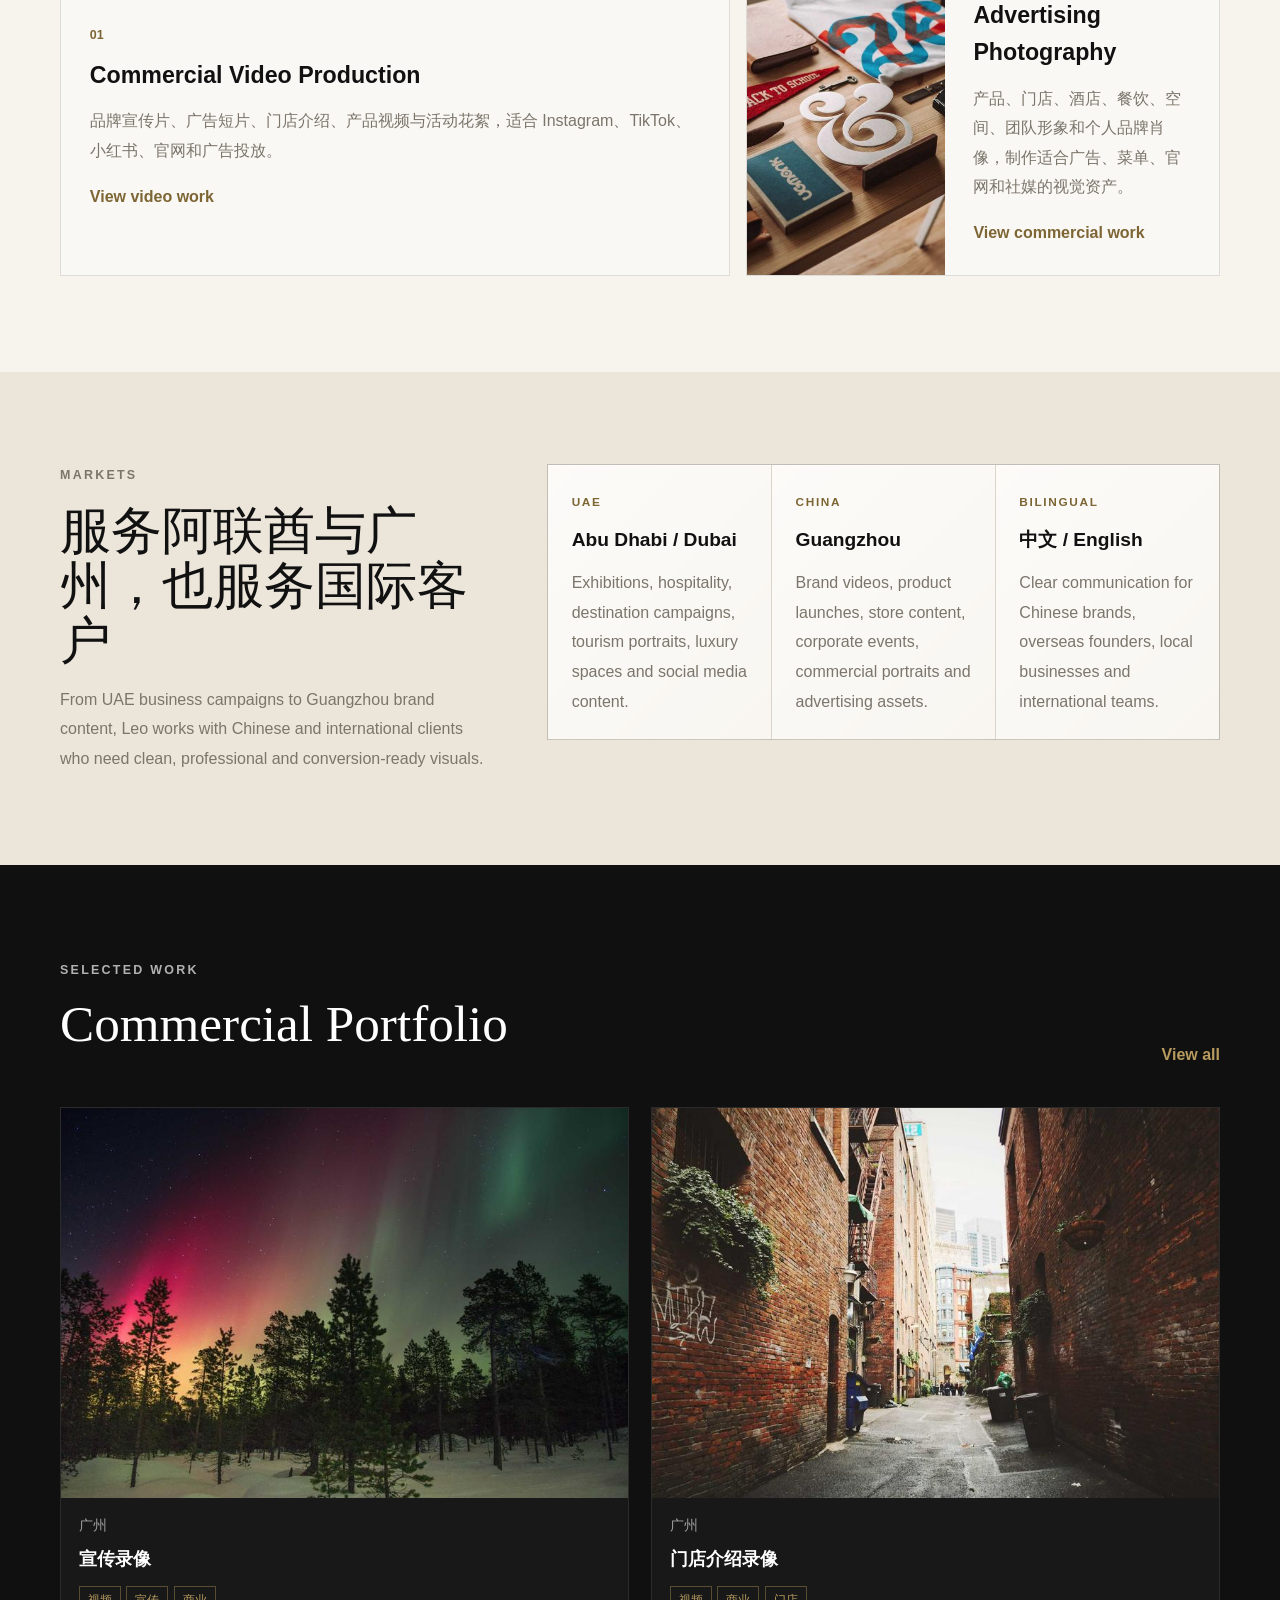
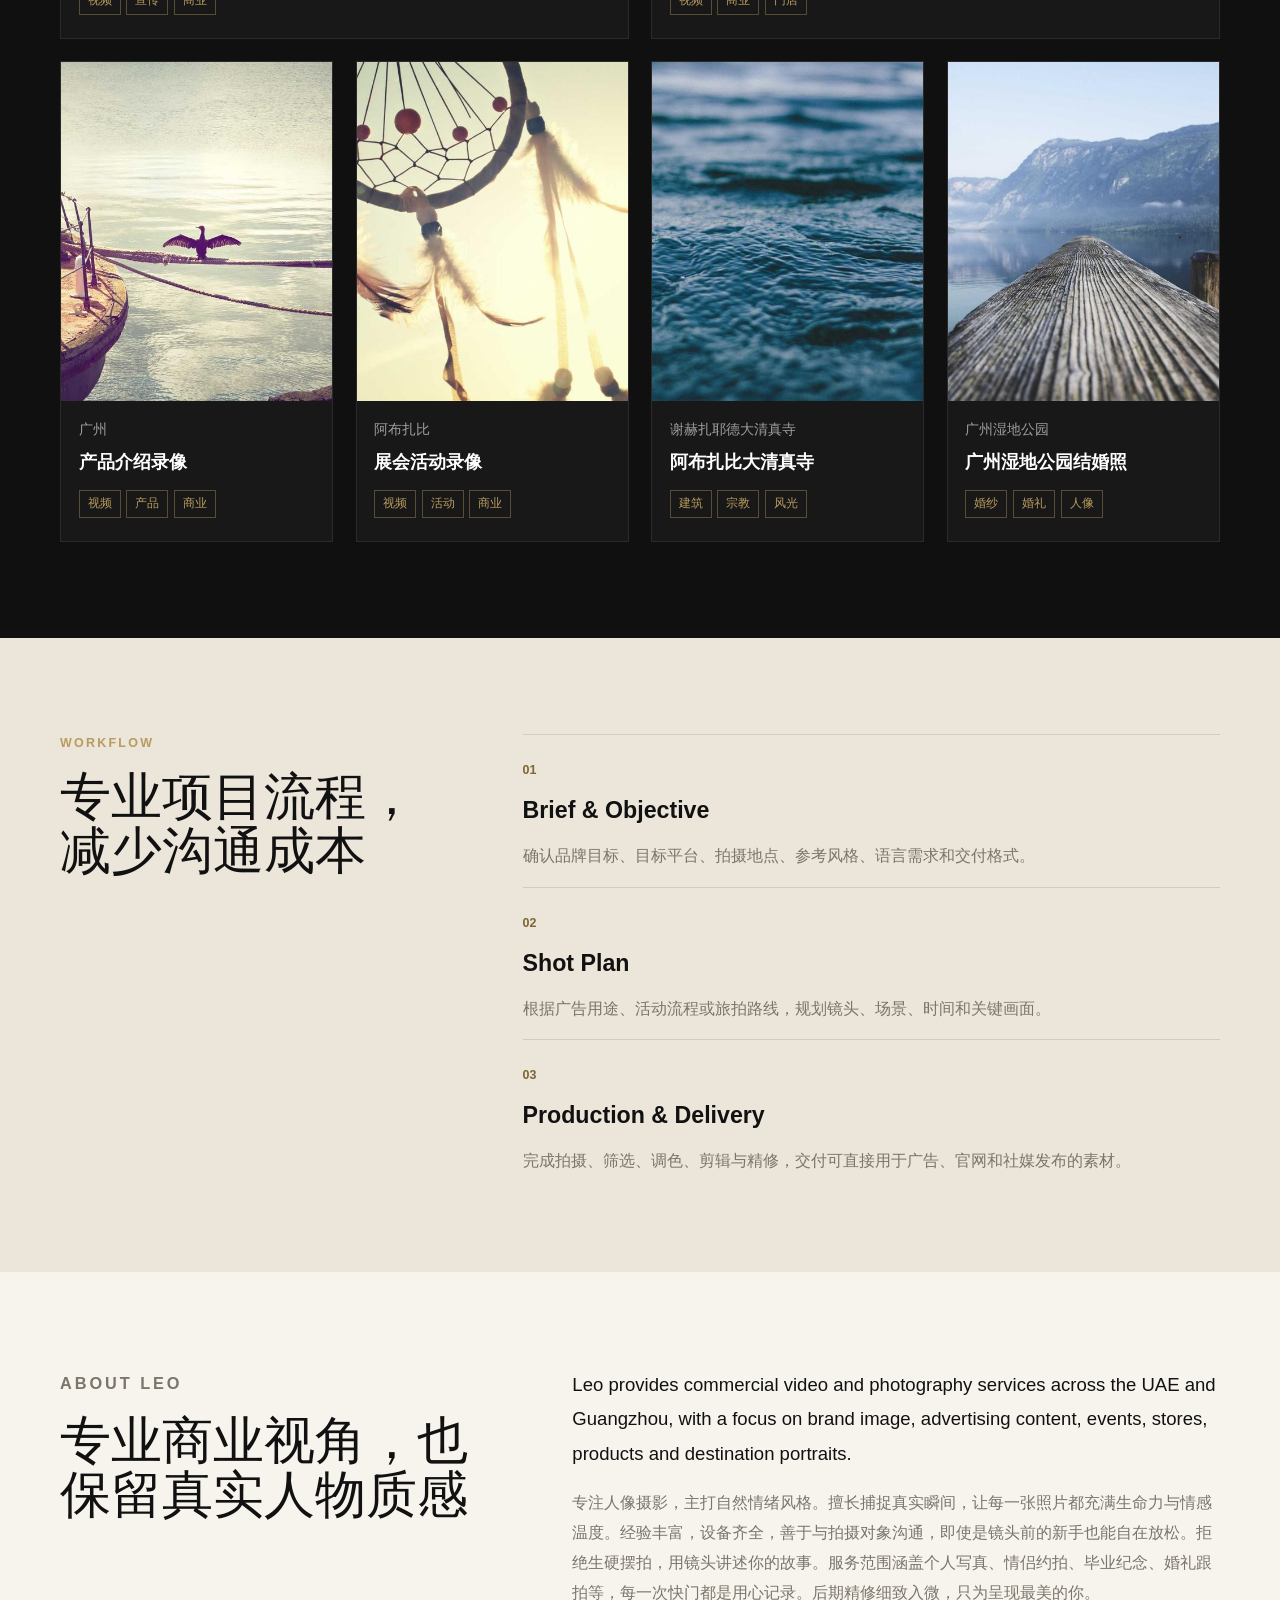
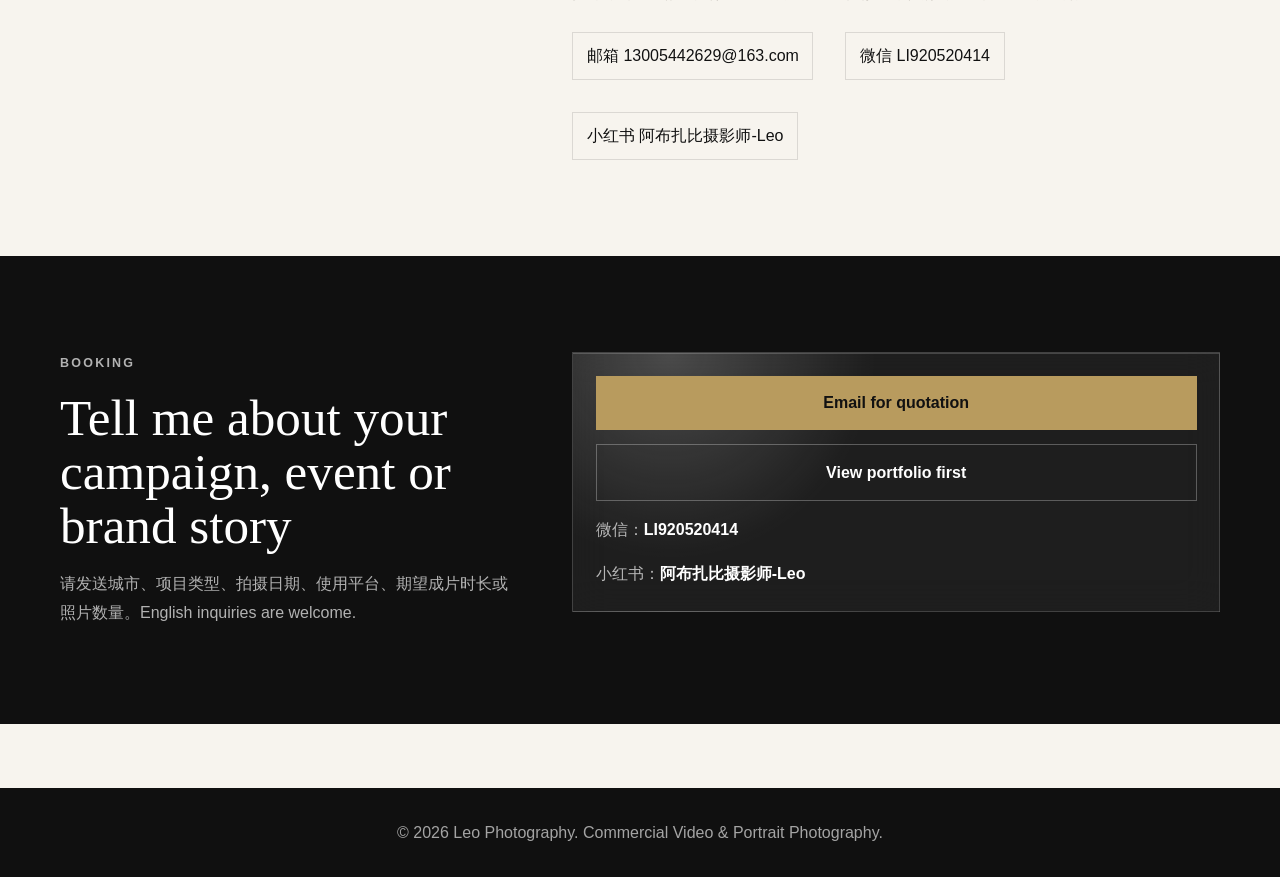
==== commit 149ceaf4: "Revamp commercial photography marketing site" ====
--- a/index.html
+++ b/index.html
@@ -3,71 +3,185 @@
 <head>
     <meta charset="UTF-8">
     <meta name="viewport" content="width=device-width, initial-scale=1.0">
-    <title>个人摄影师Leo</title>
+    <meta name="description" content="Leo provides commercial video production, advertising photography, event coverage, brand content and destination portrait photography in the UAE and Guangzhou.">
+    <title>Leo Photography | UAE & Guangzhou Commercial Video Production</title>
     <link rel="stylesheet" href="css/style.css">
 </head>
-<body>
+<body class="home-page">
     <header class="header">
         <nav class="nav">
-            <div class="logo">个人摄影师Leo</div>
-            <div class="menu-toggle" id="mobile-menu">
+            <a class="logo" href="index.html">
+                <span>Leo</span>
+                <small>Photography</small>
+            </a>
+            <div class="menu-toggle" id="mobile-menu" aria-label="打开导航" role="button" tabindex="0">
                 <span></span>
                 <span></span>
                 <span></span>
             </div>
             <ul class="nav-menu" id="nav-menu">
                 <li><a href="index.html" class="active">首页</a></li>
-                <li><a href="gallery.html">作品集</a></li>
-                <li><a href="#about">关于我</a></li>
-                <li><a href="admin.html" class="admin-link">管理</a></li>
+                <li><a href="#services">Services</a></li>
+                <li><a href="gallery.html">Portfolio</a></li>
+                <li><a href="#about">关于 Leo</a></li>
+                <li><a href="#contact" class="nav-cta">Book / 预约</a></li>
             </ul>
         </nav>
     </header>
 
     <main>
-        <!-- Hero Slider Section -->
-        <section class="hero-slider" id="hero-slider">
-            <div class="slider-container">
-                <!-- Slides will be loaded here -->
+        <section class="marketing-hero" id="top">
+            <div class="hero-media" id="hero-media"></div>
+            <div class="liquid-field" aria-hidden="true"></div>
+            <div class="hero-shade"></div>
+            <div class="hero-inner">
+                <p class="eyebrow">UAE · Guangzhou · Bilingual Service</p>
+                <h1>Commercial Video & Advertising Photography</h1>
+                <p class="hero-copy">为阿联酋与广州的品牌、门店、活动和广告项目制作专业影像内容。Commercial video, campaign photography and destination portraits for Chinese and international clients.</p>
+                <div class="hero-actions">
+                    <a href="#contact" class="btn btn-primary">Discuss a Project</a>
+                    <a href="gallery.html" class="btn btn-ghost">View Portfolio</a>
+                </div>
+                <div class="hero-proof">
+                    <span>Brand Video</span>
+                    <span>Event Coverage</span>
+                    <span>Product / Store</span>
+                    <span>Portrait Campaign</span>
+                </div>
             </div>
-            <div class="slider-overlay"></div>
-            <div class="slider-content">
-                <h1 class="slider-title" id="slider-title">个人摄影师Leo</h1>
-                <p class="slider-subtitle" id="slider-subtitle">专注人像摄影 | 记录美好瞬间</p>
-                <a href="gallery.html" class="btn btn-primary">查看作品</a>
-            </div>
-            <button class="slider-nav slider-prev" id="slider-prev">‹</button>
-            <button class="slider-nav slider-next" id="slider-next">›</button>
-            <div class="slider-dots" id="slider-dots"></div>
         </section>
 
-        <!-- About Section -->
-        <section id="about" class="about">
+        <section class="service-band" id="services">
             <div class="container">
-                <h2 class="section-title">关于我</h2>
-                <div class="about-content">
+                <div class="section-heading">
+                    <p class="eyebrow">Services</p>
+                    <h2>面向品牌增长的商业影像服务</h2>
+                    <p>清晰服务中国与海外客户：广告内容、品牌短片、活动记录、门店展示、产品素材与高端肖像。</p>
+                </div>
+                <div class="service-grid">
+                    <article class="service-card">
+                        <img src="images/guangzhou/promotional/cover.jpg" alt="商业录像案例">
+                        <div>
+                            <span>01</span>
+                            <h3>Commercial Video Production</h3>
+                            <p>品牌宣传片、广告短片、门店介绍、产品视频与活动花絮，适合 Instagram、TikTok、小红书、官网和广告投放。</p>
+                            <a href="gallery.html?tag=视频">View video work</a>
+                        </div>
+                    </article>
+                    <article class="service-card">
+                        <img src="images/abu-dhabi/exhibition/cover.jpg" alt="活动与展会拍摄案例">
+                        <div>
+                            <span>02</span>
+                            <h3>Event & Exhibition Coverage</h3>
+                            <p>服务阿联酋和广州展会、发布会、企业活动、门店开业与品牌活动，输出可用于 PR、社媒和客户汇报的照片与视频。</p>
+                            <a href="gallery.html?tag=活动">View event work</a>
+                        </div>
+                    </article>
+                    <article class="service-card">
+                        <img src="images/guangzhou/product/cover.jpg" alt="产品和门店拍摄案例">
+                        <div>
+                            <span>03</span>
+                            <h3>Advertising Photography</h3>
+                            <p>产品、门店、酒店、餐饮、空间、团队形象和个人品牌肖像，制作适合广告、菜单、官网和社媒的视觉资产。</p>
+                            <a href="gallery.html?tag=商业">View commercial work</a>
+                        </div>
+                    </article>
+                </div>
+            </div>
+        </section>
+
+        <section class="market-band">
+            <div class="container market-layout">
+                <div>
+                    <p class="eyebrow">Markets</p>
+                    <h2>服务阿联酋与广州，也服务国际客户</h2>
+                    <p>From UAE business campaigns to Guangzhou brand content, Leo works with Chinese and international clients who need clean, professional and conversion-ready visuals.</p>
+                </div>
+                <div class="market-grid">
+                    <div>
+                        <span>UAE</span>
+                        <h3>Abu Dhabi / Dubai</h3>
+                        <p>Exhibitions, hospitality, destination campaigns, tourism portraits, luxury spaces and social media content.</p>
+                    </div>
+                    <div>
+                        <span>China</span>
+                        <h3>Guangzhou</h3>
+                        <p>Brand videos, product launches, store content, corporate events, commercial portraits and advertising assets.</p>
+                    </div>
+                    <div>
+                        <span>Bilingual</span>
+                        <h3>中文 / English</h3>
+                        <p>Clear communication for Chinese brands, overseas founders, local businesses and international teams.</p>
+                    </div>
+                </div>
+            </div>
+        </section>
+
+        <section class="featured-work">
+            <div class="container">
+                <div class="section-heading split">
+                    <div>
+                        <p class="eyebrow">Selected Work</p>
+                        <h2>Commercial Portfolio</h2>
+                    </div>
+                    <a href="gallery.html" class="text-link">View all</a>
+                </div>
+                <div class="portfolio-grid" id="featured-albums"></div>
+            </div>
+        </section>
+
+        <section class="process-band">
+            <div class="container process-layout">
+                <div class="section-heading">
+                    <p class="eyebrow">Workflow</p>
+                    <h2>专业项目流程，减少沟通成本</h2>
+                </div>
+                <div class="process-list">
+                    <div>
+                        <span>01</span>
+                        <h3>Brief & Objective</h3>
+                        <p>确认品牌目标、目标平台、拍摄地点、参考风格、语言需求和交付格式。</p>
+                    </div>
+                    <div>
+                        <span>02</span>
+                        <h3>Shot Plan</h3>
+                        <p>根据广告用途、活动流程或旅拍路线，规划镜头、场景、时间和关键画面。</p>
+                    </div>
+                    <div>
+                        <span>03</span>
+                        <h3>Production & Delivery</h3>
+                        <p>完成拍摄、筛选、调色、剪辑与精修，交付可直接用于广告、官网和社媒发布的素材。</p>
+                    </div>
+                </div>
+            </div>
+        </section>
+
+        <section id="about" class="about-marketing">
+            <div class="container about-layout">
+                <div>
+                    <p class="eyebrow">About Leo</p>
+                    <h2>专业商业视角，也保留真实人物质感</h2>
+                </div>
+                <div>
+                    <p class="about-lead">Leo provides commercial video and photography services across the UAE and Guangzhou, with a focus on brand image, advertising content, events, stores, products and destination portraits.</p>
                     <p id="photographer-bio">加载中...</p>
                     <div class="contact-info" id="contact-info"></div>
                 </div>
             </div>
         </section>
 
-        <!-- Categories Section -->
-        <section class="categories">
-            <div class="container">
-                <h2 class="section-title">拍摄分类</h2>
-                <div class="category-grid" id="category-grid">
-                    <!-- Categories will be loaded here -->
+        <section id="contact" class="contact-cta">
+            <div class="container contact-layout">
+                <div>
+                    <p class="eyebrow">Booking</p>
+                    <h2>Tell me about your campaign, event or brand story</h2>
+                    <p>请发送城市、项目类型、拍摄日期、使用平台、期望成片时长或照片数量。English inquiries are welcome.</p>
                 </div>
-            </div>
-        </section>
-
-        <!-- Featured Albums -->
-        <section class="featured">
-            <div class="container">
-                <h2 class="section-title">精选作品</h2>
-                <div class="album-grid" id="featured-albums">
-                    <!-- Featured albums will be loaded here -->
+                <div class="contact-panel">
+                    <a class="contact-button" href="mailto:13005442629@163.com?subject=Commercial video / photography inquiry">Email for quotation</a>
+                    <a class="contact-button" href="gallery.html">View portfolio first</a>
+                    <p>微信：<strong>LI920520414</strong></p>
+                    <p>小红书：<strong>阿布扎比摄影师-Leo</strong></p>
                 </div>
             </div>
         </section>
@@ -75,7 +189,7 @@
 
     <footer class="footer">
         <div class="container">
-            <p>&copy; 2024 Leo Photography. All rights reserved.</p>
+            <p>&copy; 2026 Leo Photography. Commercial Video & Portrait Photography.</p>
         </div>
     </footer>
 
--- a/css/style.css
+++ b/css/style.css
@@ -21,6 +21,7 @@
     line-height: 1.6;
     color: var(--text-color);
     background-color: var(--white);
+    overflow-x: hidden;
 }
 
 .container {
@@ -542,6 +543,103 @@
 
 .photo-item:hover .photo-overlay {
     opacity: 1;
+}
+
+/* Video Support */
+.video-item {
+    position: relative;
+}
+
+.video-item video {
+    width: 100%;
+    height: 100%;
+    object-fit: cover;
+    cursor: pointer;
+}
+
+.video-play-icon {
+    position: absolute;
+    top: 50%;
+    left: 50%;
+    transform: translate(-50%, -50%);
+    width: 60px;
+    height: 60px;
+    background: rgba(0, 0, 0, 0.6);
+    border-radius: 50%;
+    display: flex;
+    align-items: center;
+    justify-content: center;
+    font-size: 24px;
+    color: var(--white);
+    cursor: pointer;
+    transition: all 0.3s;
+    backdrop-filter: blur(5px);
+    pointer-events: none;
+}
+
+.video-item:hover .video-play-icon {
+    background: rgba(0, 0, 0, 0.8);
+    transform: translate(-50%, -50%) scale(1.1);
+}
+
+.media-type-badge {
+    display: inline-block;
+    background: var(--accent-color);
+    color: var(--white);
+    padding: 0.25rem 0.75rem;
+    border-radius: 15px;
+    font-size: 0.75rem;
+    font-weight: 600;
+    margin-top: 0.5rem;
+}
+
+/* Download Button */
+.download-btn {
+    position: absolute;
+    top: 10px;
+    right: 10px;
+    background: rgba(0, 0, 0, 0.6);
+    color: var(--white);
+    border: none;
+    width: 36px;
+    height: 36px;
+    border-radius: 50%;
+    cursor: pointer;
+    font-size: 16px;
+    display: flex;
+    align-items: center;
+    justify-content: center;
+    opacity: 0;
+    transition: all 0.3s;
+    z-index: 10;
+    backdrop-filter: blur(5px);
+}
+
+.photo-item:hover .download-btn {
+    opacity: 1;
+}
+
+.download-btn:hover {
+    background: rgba(0, 0, 0, 0.8);
+    transform: scale(1.1);
+}
+
+/* Album Actions */
+.album-actions {
+    display: flex;
+    gap: 0.5rem;
+    flex-wrap: wrap;
+}
+
+.album-actions .btn {
+    white-space: nowrap;
+}
+
+/* Lightbox Video */
+.lightbox-video {
+    max-width: 90vw;
+    max-height: 80vh;
+    outline: none;
 }
 
 /* Lightbox */
@@ -847,21 +945,21 @@
 
     .nav-menu {
         position: fixed;
-        top: 60px;
-        right: -100%;
+        top: 72px;
+        right: 0;
         width: 250px;
-        height: calc(100vh - 60px);
+        height: calc(100vh - 72px);
         background-color: var(--white);
+        display: none;
         flex-direction: column;
         padding: 2rem 0;
         box-shadow: -2px 0 10px rgba(0, 0, 0, 0.1);
-        transition: right 0.3s ease;
         gap: 0;
         z-index: 99;
     }
 
     .nav-menu.active {
-        right: 0;
+        display: flex;
     }
 
     .nav-menu li {
@@ -994,6 +1092,31 @@
         gap: 0.5rem;
     }
 
+    .album-actions {
+        width: 100%;
+        justify-content: stretch;
+    }
+
+    .album-actions .btn {
+        flex: 1;
+        min-width: 0;
+        font-size: 0.85rem;
+        padding: 0.5rem;
+    }
+
+    .video-play-icon {
+        width: 50px;
+        height: 50px;
+        font-size: 20px;
+    }
+
+    .download-btn {
+        opacity: 1;
+        width: 32px;
+        height: 32px;
+        font-size: 14px;
+    }
+
     /* Lightbox */
     .lightbox-prev,
     .lightbox-next {
@@ -1143,3 +1266,767 @@
 .hidden {
     display: none;
 }
+
+/* Marketing redesign */
+:root {
+    --ink: #111111;
+    --ink-soft: #2a2a2a;
+    --paper: #f7f4ee;
+    --paper-deep: #ebe5da;
+    --gold: #b89b5e;
+    --gold-dark: #7d6534;
+    --muted: #7b756b;
+    --line: rgba(17, 17, 17, 0.12);
+}
+
+body {
+    background: var(--paper);
+    color: var(--ink);
+}
+
+.header {
+    background: rgba(247, 244, 238, 0.9);
+    box-shadow: none;
+    border-bottom: 1px solid rgba(17, 17, 17, 0.08);
+    backdrop-filter: blur(18px);
+}
+
+.home-page .header {
+    position: absolute;
+    left: 0;
+    right: 0;
+    background: linear-gradient(to bottom, rgba(0, 0, 0, 0.32), rgba(0, 0, 0, 0));
+    border-bottom-color: rgba(255, 255, 255, 0.08);
+    backdrop-filter: none;
+}
+
+.home-page .logo,
+.home-page .nav-menu a {
+    color: var(--white);
+}
+
+.home-page .logo small,
+.home-page .nav-menu a:hover,
+.home-page .nav-menu a.active,
+.home-page .nav-cta {
+    color: var(--gold) !important;
+}
+
+.home-page .menu-toggle span {
+    background: var(--white);
+}
+
+.nav {
+    max-width: 1320px;
+    min-height: 72px;
+}
+
+.logo {
+    display: inline-flex;
+    flex-direction: column;
+    gap: 0;
+    text-decoration: none;
+    color: var(--ink);
+    letter-spacing: 0;
+    line-height: 1;
+}
+
+.logo span {
+    font-size: 1.25rem;
+    font-family: Georgia, 'Times New Roman', serif;
+    font-weight: 500;
+}
+
+.logo small {
+    color: var(--gold-dark);
+    font-size: 0.68rem;
+    font-weight: 600;
+    letter-spacing: 0.18em;
+    text-transform: uppercase;
+}
+
+.nav-menu a {
+    color: rgba(17, 17, 17, 0.78);
+    font-size: 0.92rem;
+}
+
+.nav-menu a:hover,
+.nav-menu a.active {
+    color: var(--ink);
+}
+
+.nav-cta {
+    border: 1px solid var(--gold);
+    padding: 0.55rem 0.9rem;
+    color: var(--gold-dark) !important;
+    background: rgba(255, 255, 255, 0.06);
+    backdrop-filter: blur(16px) saturate(1.25);
+}
+
+.marketing-hero {
+    position: relative;
+    min-height: 100vh;
+    overflow: hidden;
+    display: grid;
+    align-items: end;
+    background: var(--ink);
+}
+
+.hero-media,
+.hero-shade {
+    position: absolute;
+    inset: 0;
+}
+
+.hero-media {
+    background-size: cover;
+    background-position: center;
+    transform: scale(1.01);
+}
+
+.hero-shade {
+    background:
+        linear-gradient(90deg, rgba(0, 0, 0, 0.82), rgba(0, 0, 0, 0.44) 46%, rgba(0, 0, 0, 0.12)),
+        linear-gradient(0deg, rgba(0, 0, 0, 0.72), rgba(0, 0, 0, 0) 48%);
+}
+
+.liquid-field {
+    position: absolute;
+    inset: 0;
+    z-index: 1;
+    pointer-events: none;
+    overflow: hidden;
+}
+
+.liquid-field::before,
+.liquid-field::after {
+    content: "";
+    position: absolute;
+    will-change: transform, border-radius, opacity;
+}
+
+.liquid-field::before {
+    top: 14vh;
+    right: -6vw;
+    width: min(58vw, 760px);
+    height: min(58vh, 520px);
+    background:
+        linear-gradient(135deg, rgba(255, 255, 255, 0.17), rgba(255, 255, 255, 0.035) 44%, rgba(184, 155, 94, 0.08)),
+        radial-gradient(circle at 24% 18%, rgba(255, 255, 255, 0.2), transparent 34%);
+    border: 1px solid rgba(255, 255, 255, 0.24);
+    border-radius: 38% 62% 48% 52% / 42% 34% 66% 58%;
+    box-shadow:
+        inset 0 1px 0 rgba(255, 255, 255, 0.34),
+        inset 28px 24px 70px rgba(255, 255, 255, 0.08),
+        inset -30px -20px 90px rgba(184, 155, 94, 0.08),
+        0 34px 110px rgba(0, 0, 0, 0.24);
+    backdrop-filter: blur(28px) saturate(1.45) contrast(1.08);
+    opacity: 0.72;
+    animation: liquidSheet 12s ease-in-out infinite alternate;
+}
+
+.liquid-field::after {
+    top: 16vh;
+    right: 5vw;
+    width: min(42vw, 520px);
+    height: min(54vh, 460px);
+    background:
+        linear-gradient(105deg, transparent 0%, rgba(255, 255, 255, 0.08) 39%, rgba(255, 255, 255, 0.42) 47%, rgba(255, 255, 255, 0.06) 55%, transparent 100%);
+    border-radius: 40% 60% 46% 54% / 48% 40% 60% 52%;
+    filter: blur(0.5px);
+    opacity: 0.58;
+    mix-blend-mode: screen;
+    animation: glassHighlight 7s ease-in-out infinite;
+}
+
+@keyframes liquidSheet {
+    0% {
+        transform: translate3d(0, 0, 0) rotate(-6deg) scale(1);
+        border-radius: 38% 62% 48% 52% / 42% 34% 66% 58%;
+    }
+    100% {
+        transform: translate3d(-5vw, 5vh, 0) rotate(5deg) scale(1.06);
+        border-radius: 56% 44% 58% 42% / 34% 52% 48% 66%;
+    }
+}
+
+@keyframes glassHighlight {
+    0%, 8% {
+        transform: translate3d(-16vw, 1vh, 0) rotate(-18deg) scale(0.95);
+        opacity: 0.18;
+    }
+    46% {
+        transform: translate3d(0, -1vh, 0) rotate(-12deg) scale(1.04);
+        opacity: 0.62;
+    }
+    100% {
+        transform: translate3d(15vw, 2vh, 0) rotate(-8deg) scale(0.98);
+        opacity: 0.16;
+    }
+}
+
+.hero-inner {
+    position: relative;
+    z-index: 2;
+    width: min(1320px, calc(100% - 40px));
+    margin: 0 auto;
+    padding: 20vh 0 9vh;
+    color: var(--white);
+}
+
+.eyebrow {
+    color: var(--gold);
+    font-size: 0.78rem;
+    font-weight: 700;
+    letter-spacing: 0.18em;
+    text-transform: uppercase;
+    margin-bottom: 1rem;
+}
+
+.hero-inner h1 {
+    max-width: 880px;
+    font-family: Georgia, 'Times New Roman', serif;
+    font-size: clamp(3.5rem, 8.6vw, 7.8rem);
+    font-weight: 500;
+    line-height: 0.9;
+    margin-bottom: 1.5rem;
+}
+
+.hero-copy {
+    max-width: 720px;
+    color: rgba(255, 255, 255, 0.86);
+    font-size: 1.08rem;
+    line-height: 1.85;
+}
+
+.hero-actions {
+    display: flex;
+    flex-wrap: wrap;
+    gap: 0.9rem;
+    margin-top: 2.2rem;
+}
+
+.btn {
+    border-radius: 3px;
+}
+
+.btn-primary {
+    background: var(--gold);
+    color: var(--ink);
+    box-shadow: inset 0 1px 0 rgba(255, 255, 255, 0.42), 0 16px 50px rgba(184, 155, 94, 0.24);
+}
+
+.btn-primary:hover {
+    background: #d0b878;
+    box-shadow: none;
+}
+
+.btn-ghost {
+    color: var(--white);
+    border: 1px solid rgba(255, 255, 255, 0.55);
+    background: rgba(255, 255, 255, 0.08);
+    backdrop-filter: blur(14px) saturate(1.25);
+}
+
+.btn-ghost:hover {
+    border-color: var(--white);
+    background: rgba(255, 255, 255, 0.08);
+}
+
+.hero-proof {
+    display: flex;
+    flex-wrap: wrap;
+    gap: 0.7rem;
+    margin-top: 4.4rem;
+}
+
+.hero-proof span {
+    color: rgba(255, 255, 255, 0.82);
+    border: 1px solid rgba(255, 255, 255, 0.22);
+    background: rgba(255, 255, 255, 0.055);
+    backdrop-filter: blur(20px) saturate(1.35);
+    padding: 0.58rem 0.82rem;
+    font-size: 0.86rem;
+}
+
+.service-band,
+.featured-work,
+.process-band,
+.about-marketing,
+.contact-cta {
+    padding: 96px 20px;
+}
+
+.service-band,
+.about-marketing {
+    background: var(--paper);
+}
+
+.featured-work,
+.contact-cta {
+    background: #101010;
+    color: var(--white);
+}
+
+.process-band,
+.market-band {
+    background: var(--paper-deep);
+}
+
+.section-heading {
+    max-width: 680px;
+    margin-bottom: 2.5rem;
+}
+
+.section-heading.split {
+    display: flex;
+    max-width: none;
+    align-items: end;
+    justify-content: space-between;
+    gap: 2rem;
+}
+
+.section-heading h2,
+.about-layout h2,
+.contact-layout h2 {
+    font-family: Georgia, 'Times New Roman', serif;
+    font-size: clamp(2rem, 4vw, 3.6rem);
+    font-weight: 500;
+    line-height: 1.05;
+    margin-bottom: 1rem;
+}
+
+.section-heading p:not(.eyebrow),
+.contact-layout p,
+.about-layout p,
+.process-list p,
+.service-card p {
+    color: var(--muted);
+    line-height: 1.85;
+}
+
+.featured-work .section-heading p,
+.contact-cta p {
+    color: rgba(255, 255, 255, 0.68);
+}
+
+.service-grid {
+    display: grid;
+    grid-template-columns: repeat(12, minmax(0, 1fr));
+    gap: 1rem;
+    background: transparent;
+    border: 0;
+}
+
+.market-band {
+    padding: 92px 20px;
+}
+
+.market-layout {
+    display: grid;
+    grid-template-columns: minmax(260px, 0.85fr) minmax(0, 1.35fr);
+    gap: 4rem;
+    align-items: start;
+}
+
+.market-layout h2 {
+    font-family: Georgia, 'Times New Roman', serif;
+    font-size: clamp(2rem, 4vw, 3.4rem);
+    font-weight: 500;
+    line-height: 1.08;
+    margin-bottom: 1rem;
+}
+
+.market-layout p {
+    color: var(--muted);
+    line-height: 1.85;
+}
+
+.market-grid {
+    display: grid;
+    grid-template-columns: repeat(3, minmax(0, 1fr));
+    border: 1px solid var(--line);
+    background: rgba(17, 17, 17, 0.08);
+    gap: 1px;
+}
+
+.market-grid > div {
+    background:
+        linear-gradient(135deg, rgba(255, 255, 255, 0.62), rgba(255, 255, 255, 0.18)),
+        var(--paper);
+    padding: 1.45rem;
+    min-height: 260px;
+    box-shadow: inset 0 1px 0 rgba(255, 255, 255, 0.7);
+    backdrop-filter: blur(12px) saturate(1.12);
+}
+
+.market-grid span {
+    color: var(--gold-dark);
+    font-size: 0.74rem;
+    font-weight: 800;
+    letter-spacing: 0.14em;
+    text-transform: uppercase;
+}
+
+.market-grid h3 {
+    margin: 0.75rem 0;
+    font-size: 1.2rem;
+}
+
+.service-card {
+    background: rgba(255, 255, 255, 0.34);
+    border: 1px solid var(--line);
+    min-height: 0;
+    display: grid;
+    overflow: hidden;
+}
+
+.service-card:first-child {
+    grid-column: span 7;
+    grid-row: span 2;
+    grid-template-rows: 420px 1fr;
+}
+
+.service-card:nth-child(2),
+.service-card:nth-child(3) {
+    grid-column: span 5;
+    grid-template-columns: minmax(190px, 0.72fr) minmax(0, 1fr);
+}
+
+.service-card img {
+    width: 100%;
+    height: 100%;
+    object-fit: cover;
+    filter: saturate(0.86);
+}
+
+.service-card div {
+    padding: 1.8rem;
+}
+
+.service-card span,
+.process-list span {
+    color: var(--gold-dark);
+    font-size: 0.78rem;
+    font-weight: 800;
+}
+
+.service-card h3,
+.process-list h3 {
+    font-size: 1.45rem;
+    margin: 0.65rem 0 0.75rem;
+}
+
+.service-card a,
+.text-link {
+    color: var(--gold-dark);
+    font-weight: 700;
+    text-decoration: none;
+    display: inline-block;
+    margin-top: 1.15rem;
+}
+
+.featured-work .text-link {
+    color: var(--gold);
+}
+
+.portfolio-grid {
+    display: grid;
+    grid-template-columns: repeat(12, minmax(0, 1fr));
+    gap: 1.4rem;
+}
+
+.portfolio-card {
+    cursor: pointer;
+    background: #181818;
+    border: 1px solid rgba(255, 255, 255, 0.08);
+    min-height: 100%;
+}
+
+.portfolio-card:nth-child(1),
+.portfolio-card:nth-child(2) {
+    grid-column: span 6;
+}
+
+.portfolio-card:nth-child(n+3) {
+    grid-column: span 3;
+}
+
+.portfolio-card:nth-child(1) .portfolio-image,
+.portfolio-card:nth-child(2) .portfolio-image {
+    aspect-ratio: 16 / 11;
+}
+
+.portfolio-card:hover img {
+    transform: scale(1.04);
+}
+
+.portfolio-image {
+    aspect-ratio: 4 / 5;
+    overflow: hidden;
+    background: #222;
+}
+
+.portfolio-image img {
+    width: 100%;
+    height: 100%;
+    object-fit: cover;
+    transition: transform 0.5s ease;
+}
+
+.portfolio-info {
+    padding: 1.1rem;
+}
+
+.portfolio-info p {
+    color: rgba(255, 255, 255, 0.58);
+    font-size: 0.86rem;
+    margin-bottom: 0.45rem;
+}
+
+.portfolio-info h3 {
+    color: var(--white);
+    font-size: 1.1rem;
+    margin-bottom: 0.8rem;
+}
+
+.portfolio-info span {
+    display: inline-block;
+    color: var(--gold);
+    border: 1px solid rgba(184, 155, 94, 0.4);
+    padding: 0.2rem 0.5rem;
+    margin: 0 0.35rem 0.35rem 0;
+    font-size: 0.78rem;
+}
+
+.image-fallback {
+    height: 100%;
+    display: grid;
+    place-items: center;
+    color: rgba(255, 255, 255, 0.5);
+}
+
+.process-layout {
+    display: grid;
+    grid-template-columns: minmax(240px, 0.8fr) minmax(0, 1.4fr);
+    gap: 4rem;
+}
+
+.process-list {
+    display: grid;
+    gap: 1rem;
+}
+
+.process-list > div {
+    border-top: 1px solid var(--line);
+    padding-top: 1.3rem;
+}
+
+.about-layout,
+.contact-layout {
+    display: grid;
+    grid-template-columns: minmax(240px, 0.9fr) minmax(0, 1.3fr);
+    gap: 4rem;
+    align-items: start;
+}
+
+.about-layout p {
+    font-size: 1.02rem;
+}
+
+.about-lead {
+    color: var(--ink) !important;
+    font-size: 1.16rem !important;
+    margin-bottom: 1rem;
+}
+
+.contact-info {
+    justify-content: flex-start;
+    margin-top: 1.5rem;
+}
+
+.contact-item {
+    color: var(--ink);
+    text-decoration: none;
+    border: 1px solid var(--line);
+    padding: 0.65rem 0.85rem;
+}
+
+.contact-panel {
+    border: 1px solid rgba(255, 255, 255, 0.16);
+    padding: 1.4rem;
+    display: grid;
+    gap: 0.9rem;
+    background:
+        radial-gradient(circle at 15% 0%, rgba(255, 255, 255, 0.2), transparent 34%),
+        rgba(255, 255, 255, 0.06);
+    backdrop-filter: blur(18px) saturate(1.2);
+    box-shadow: inset 0 1px 0 rgba(255, 255, 255, 0.18);
+}
+
+.contact-button {
+    display: block;
+    text-decoration: none;
+    text-align: center;
+    color: var(--ink);
+    background: var(--gold);
+    padding: 0.9rem 1rem;
+    font-weight: 700;
+}
+
+.contact-button + .contact-button {
+    background: transparent;
+    color: var(--white);
+    border: 1px solid rgba(255, 255, 255, 0.28);
+}
+
+.contact-panel strong {
+    color: var(--white);
+}
+
+.gallery-header {
+    background: #101010;
+    padding: 86px 20px;
+}
+
+.page-title {
+    font-family: Georgia, 'Times New Roman', serif;
+    font-weight: 500;
+}
+
+.filter-section {
+    background: var(--paper-deep);
+}
+
+.filter-btn,
+.tag-filter {
+    border-radius: 3px;
+}
+
+.footer {
+    background: #101010;
+    color: rgba(255, 255, 255, 0.62);
+}
+
+@media (max-width: 900px) {
+    .service-grid,
+    .portfolio-grid,
+    .process-layout,
+    .about-layout,
+    .contact-layout,
+    .market-layout,
+    .market-grid {
+        grid-template-columns: 1fr;
+    }
+
+    .service-card {
+        min-height: 0;
+    }
+
+    .service-card:first-child,
+    .service-card:nth-child(2),
+    .service-card:nth-child(3),
+    .portfolio-card:nth-child(1),
+    .portfolio-card:nth-child(2),
+    .portfolio-card:nth-child(n+3) {
+        grid-column: auto;
+    }
+
+    .service-card:first-child,
+    .service-card:nth-child(2),
+    .service-card:nth-child(3) {
+        grid-template-columns: 1fr;
+        grid-template-rows: 260px 1fr;
+    }
+
+    .section-heading.split {
+        align-items: flex-start;
+        flex-direction: column;
+    }
+}
+
+@media (max-width: 768px) {
+    .header {
+        position: sticky;
+    }
+
+    .nav-menu {
+        background: var(--paper);
+    }
+
+    .home-page .nav-menu a {
+        color: var(--ink);
+    }
+
+    .home-page .nav-cta {
+        color: var(--gold-dark) !important;
+        background: transparent;
+    }
+
+    .marketing-hero {
+        min-height: 720px;
+    }
+
+    .hero-inner {
+        width: min(100% - 30px, 680px);
+        padding-bottom: 7vh;
+    }
+
+    .hero-inner h1 {
+        font-size: 3.1rem;
+    }
+
+    .hero-copy {
+        font-size: 1rem;
+    }
+
+    .liquid-field {
+        opacity: 0.62;
+    }
+
+    .liquid-field::before {
+        top: 18vh;
+        right: -36vw;
+        width: 92vw;
+        height: 42vh;
+    }
+
+    .liquid-field::after {
+        top: 19vh;
+        right: -8vw;
+        width: 72vw;
+        height: 40vh;
+    }
+
+    .service-band,
+    .featured-work,
+    .process-band,
+    .about-marketing,
+    .contact-cta,
+    .market-band {
+        padding: 68px 15px;
+    }
+}
+
+@media (prefers-reduced-motion: reduce) {
+    .liquid-field::before,
+    .liquid-field::after {
+        animation: none;
+    }
+}
+
+@media (max-width: 480px) {
+    .hero-inner h1 {
+        font-size: 2.55rem;
+    }
+
+    .hero-actions .btn {
+        width: 100%;
+        text-align: center;
+    }
+
+    .hero-proof span {
+        flex: 1 1 auto;
+        text-align: center;
+    }
+}
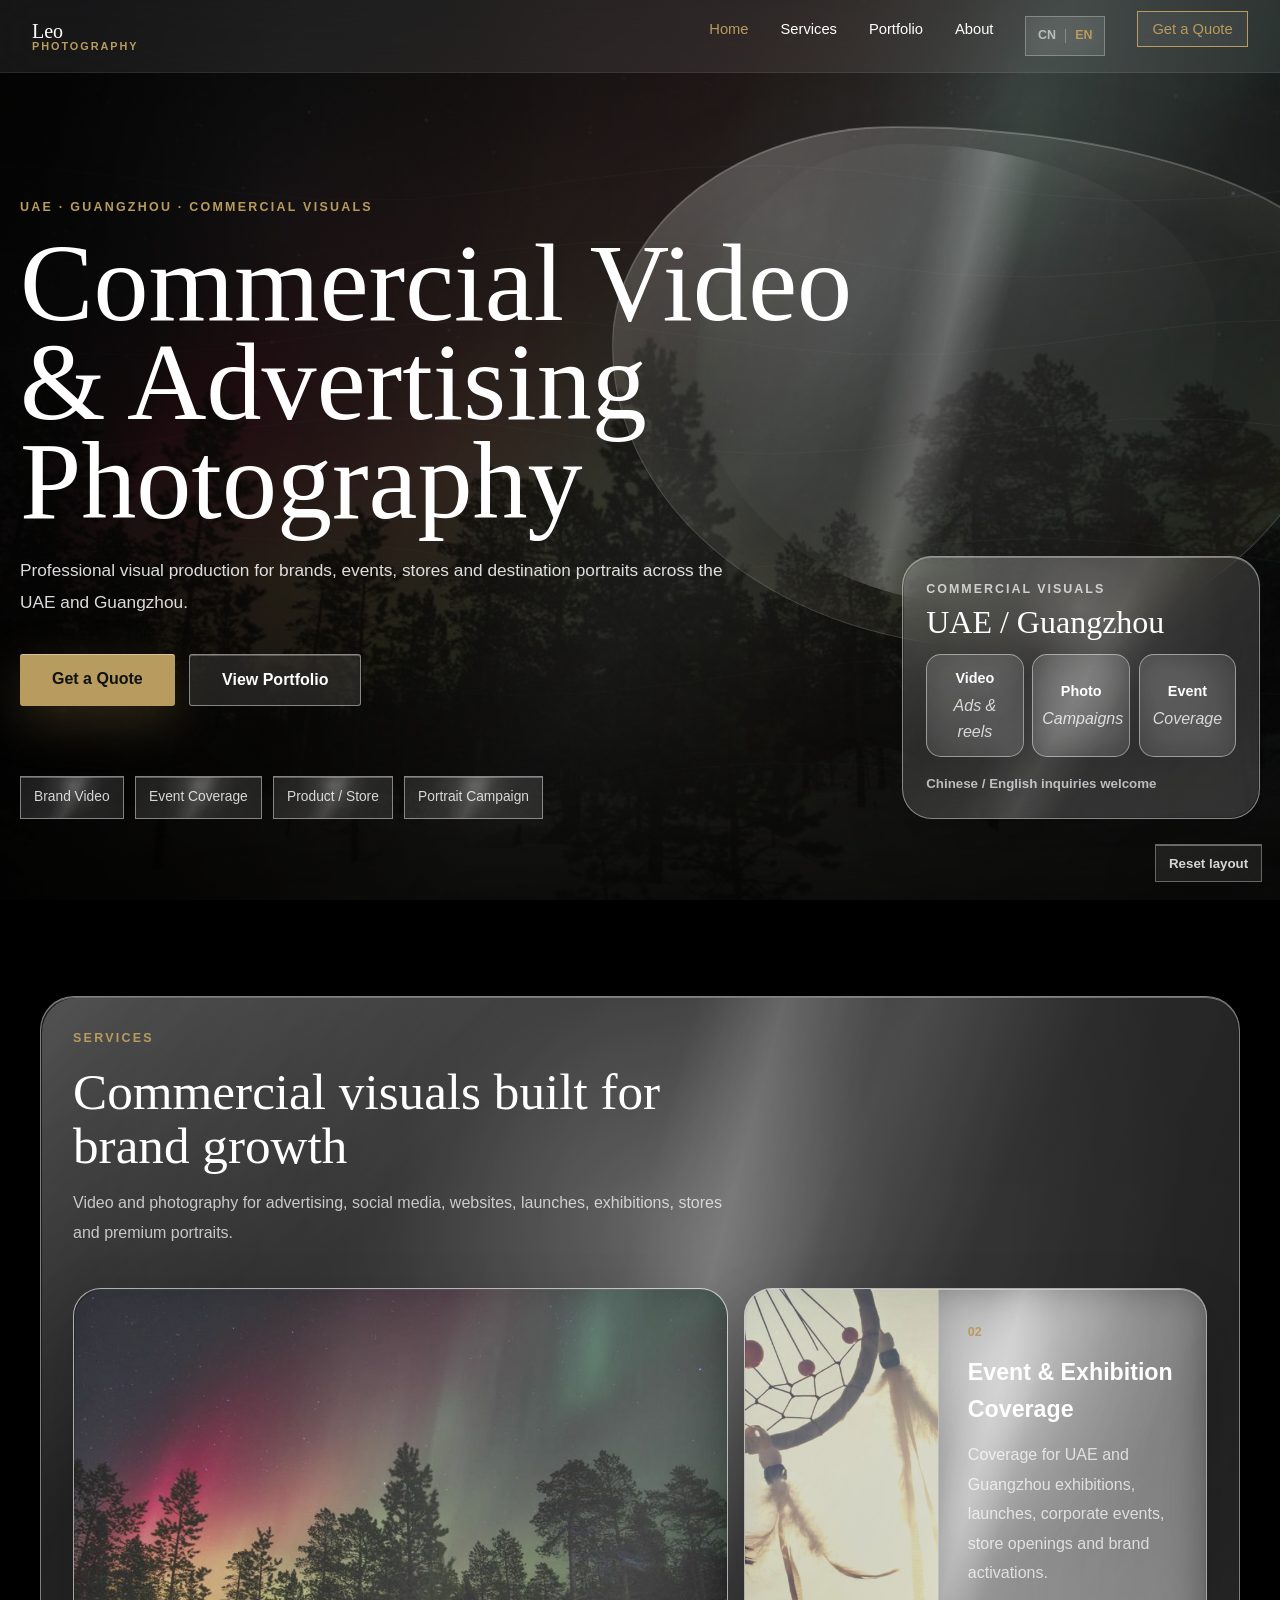
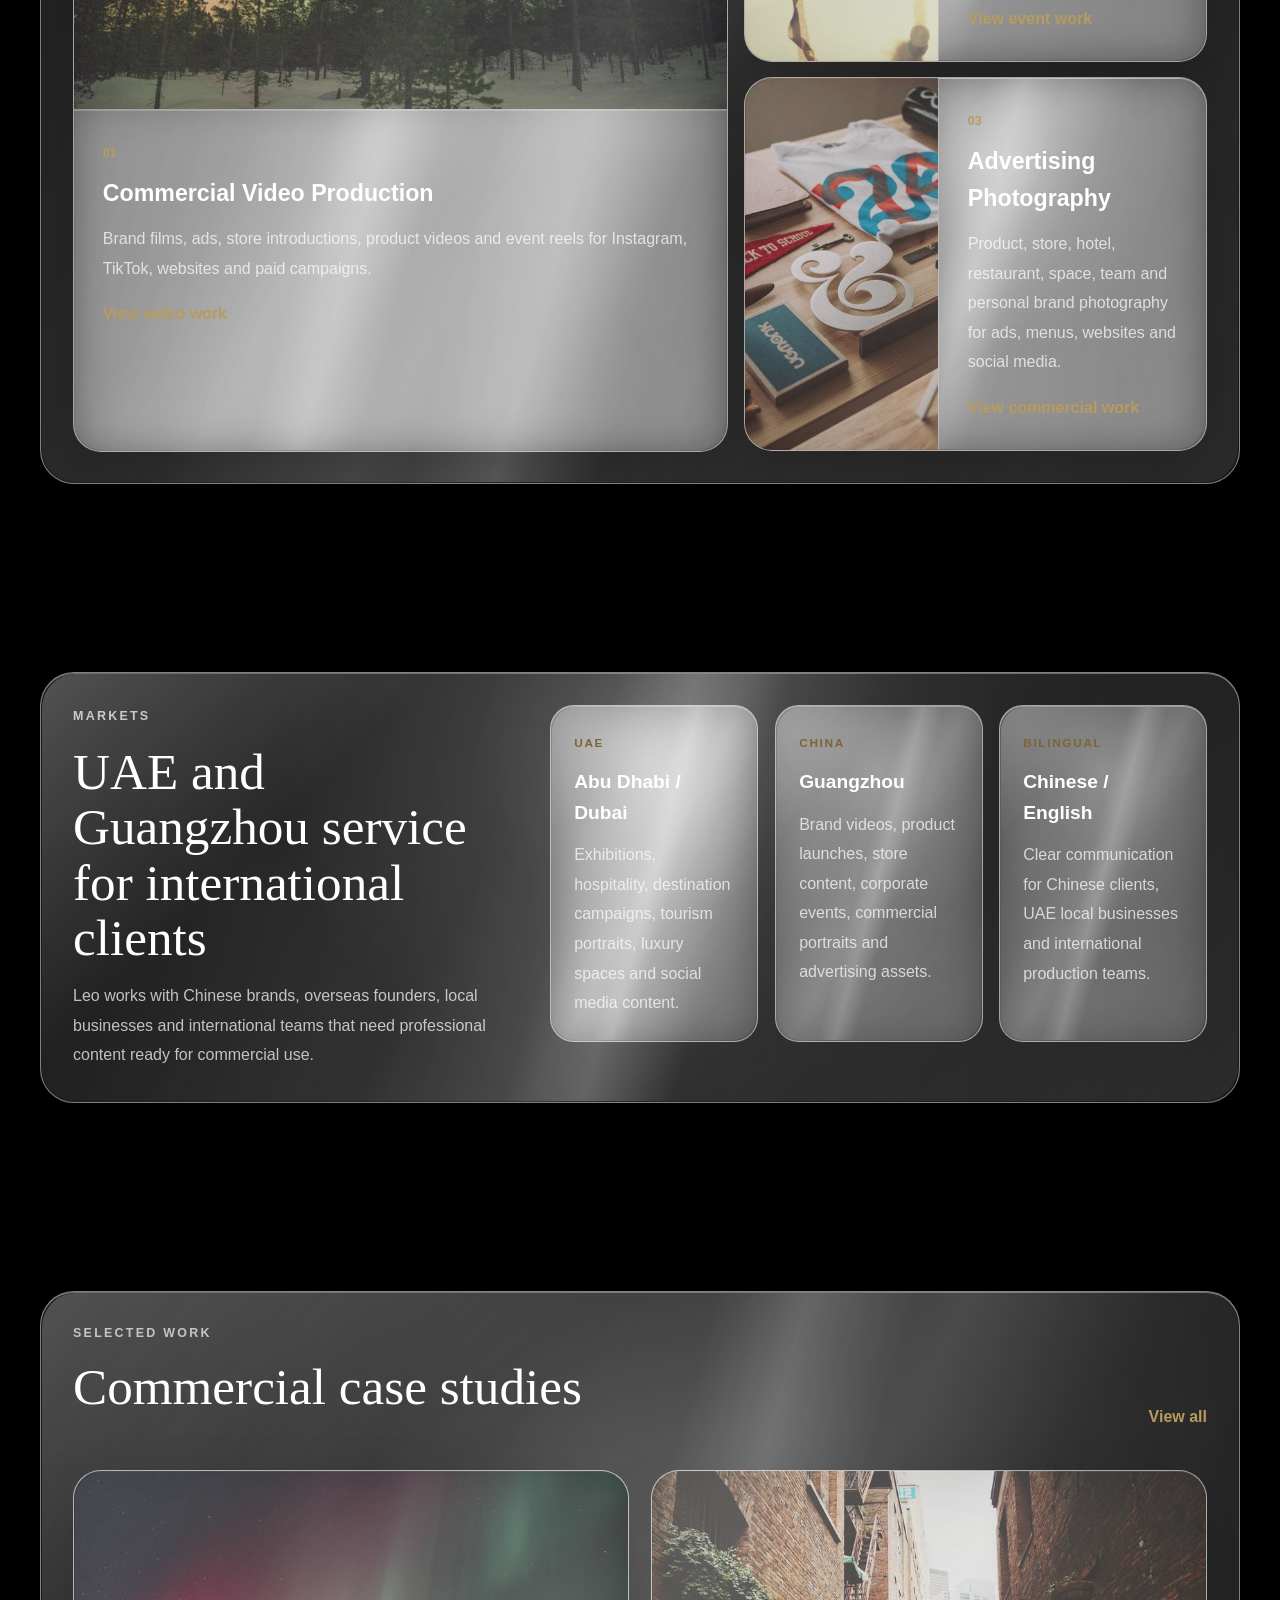
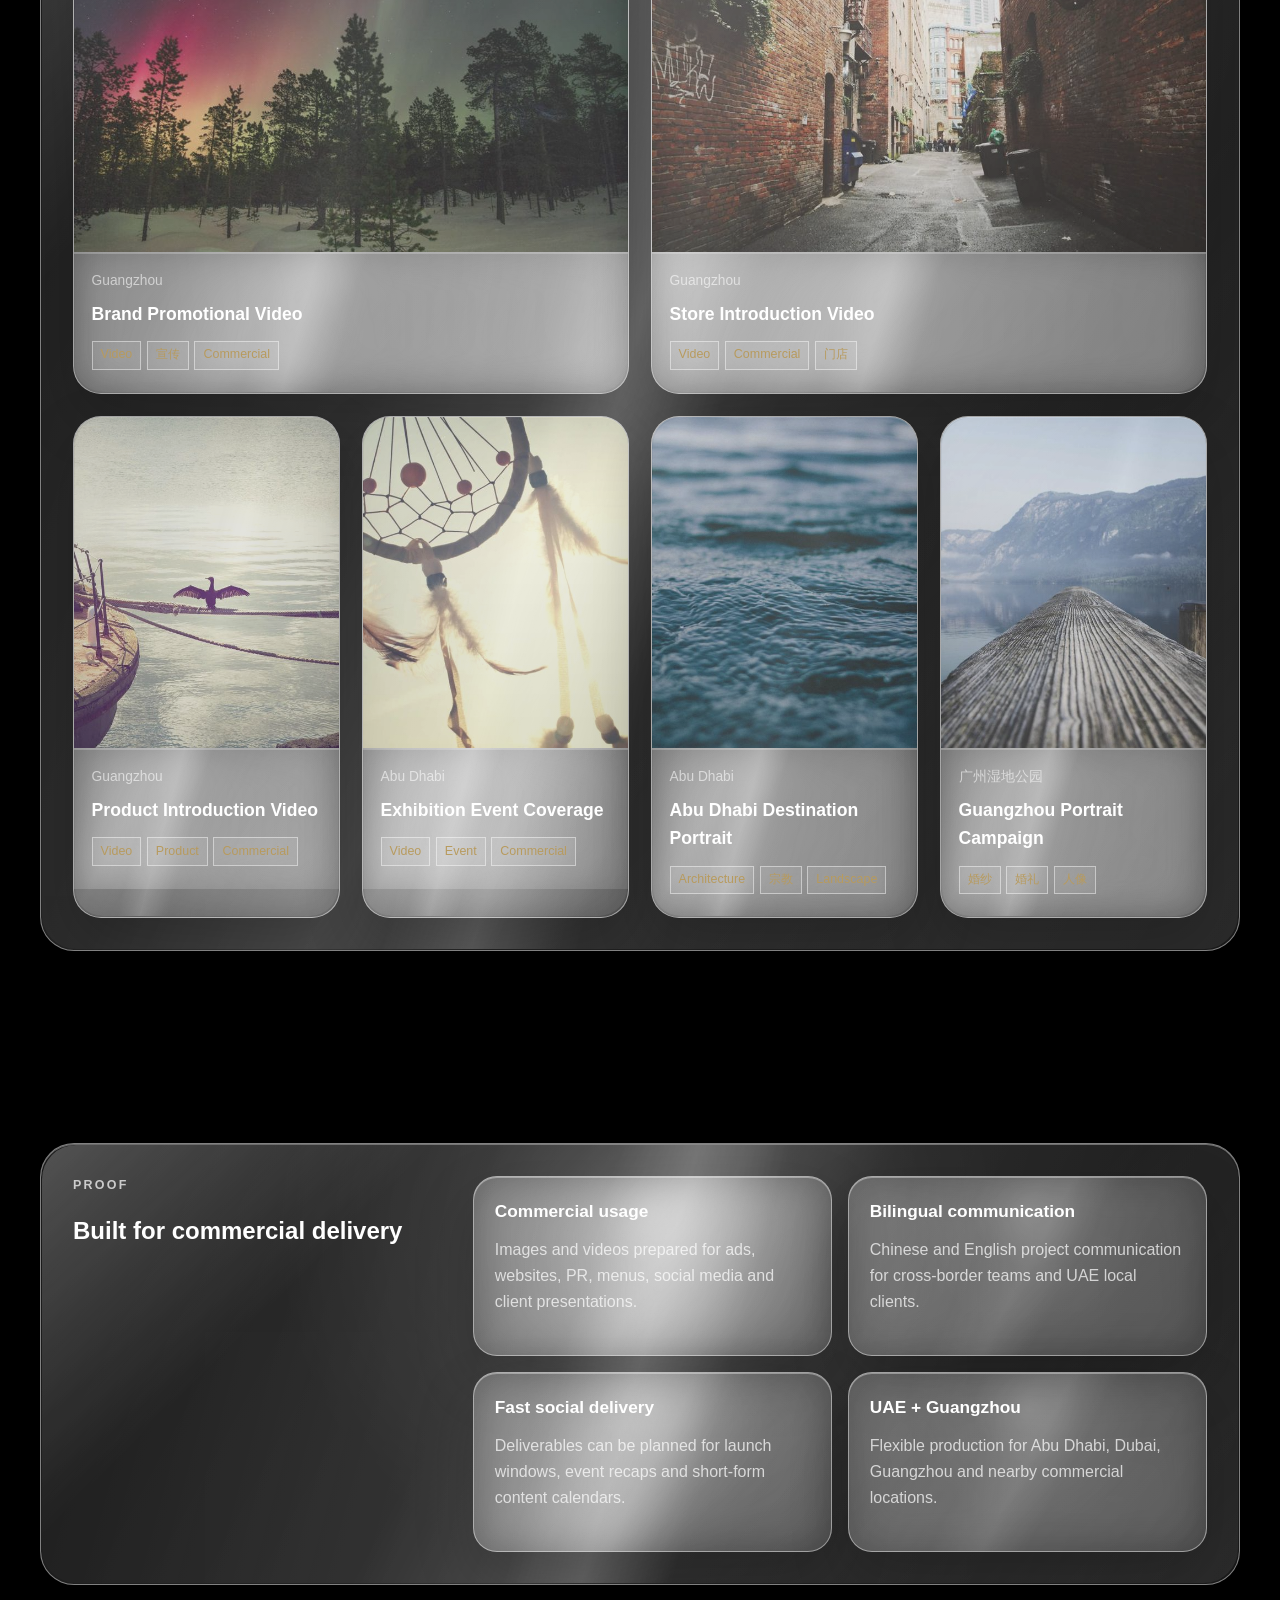
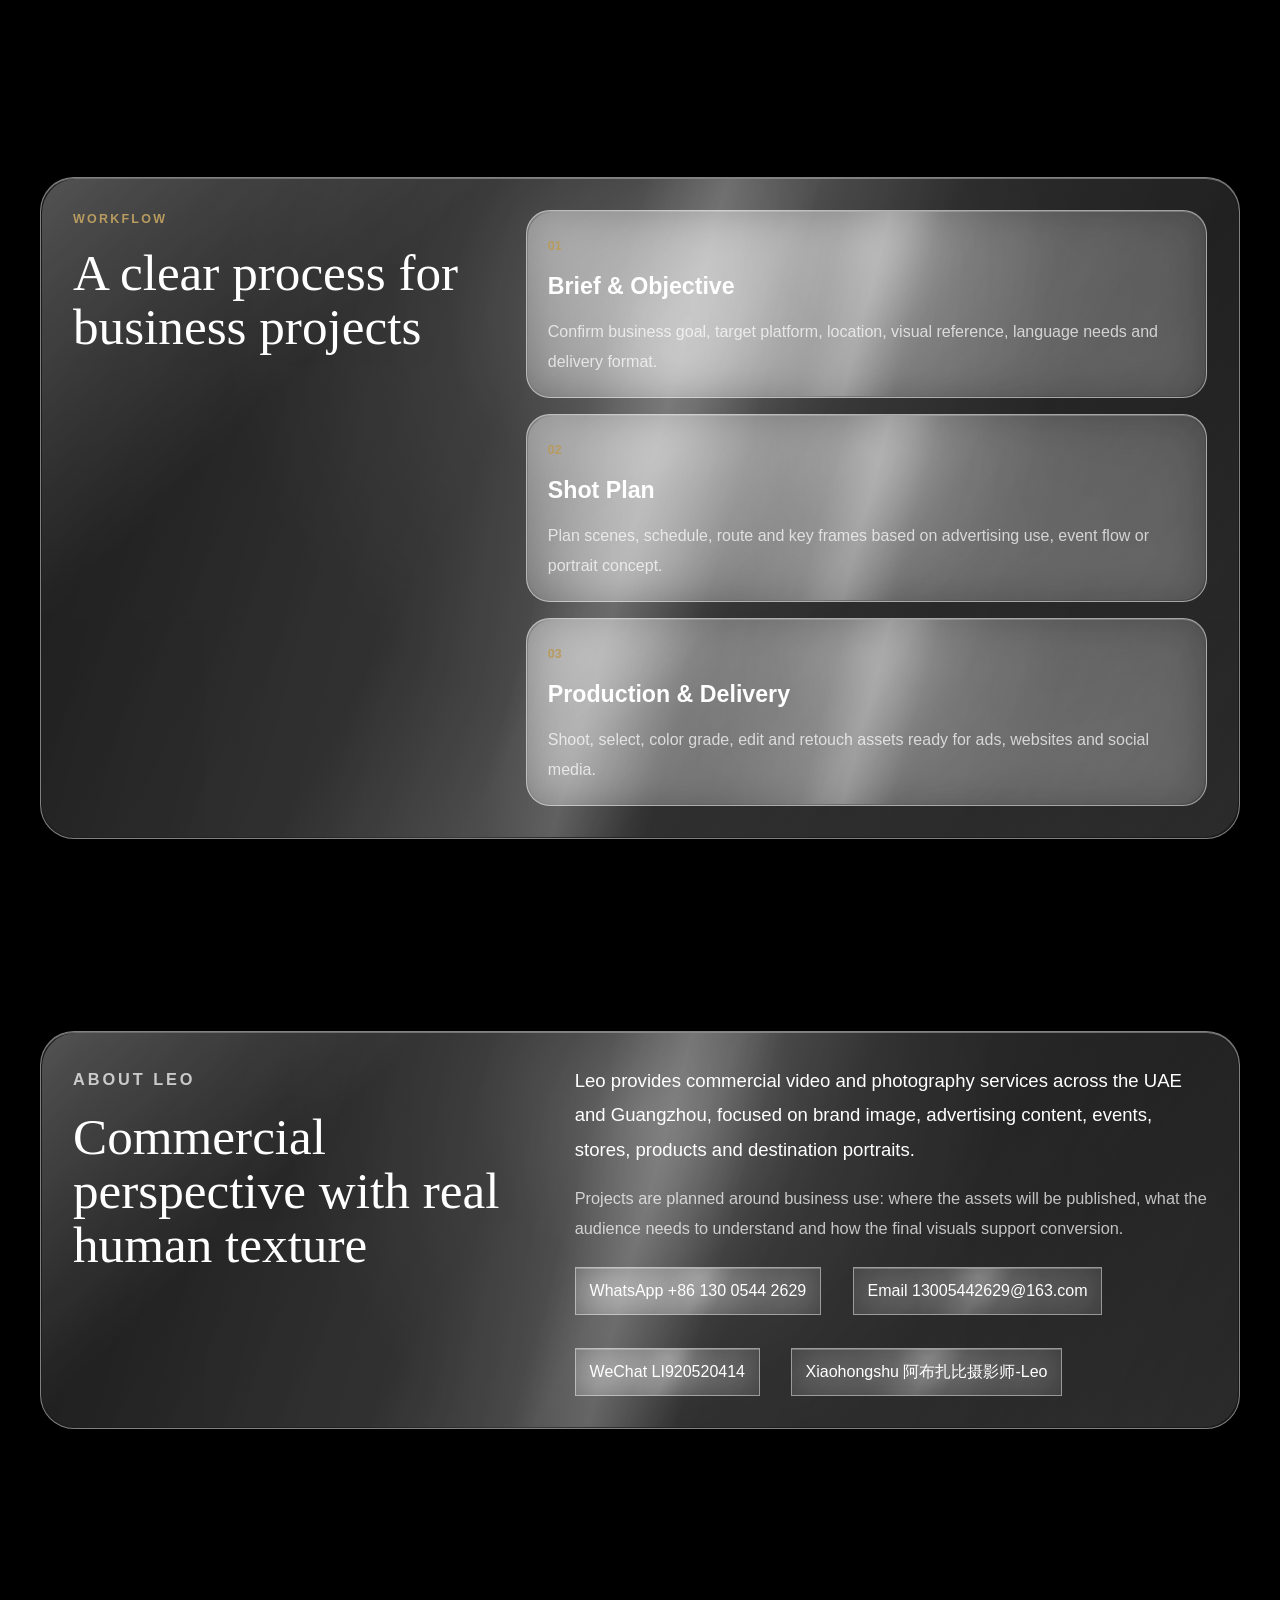
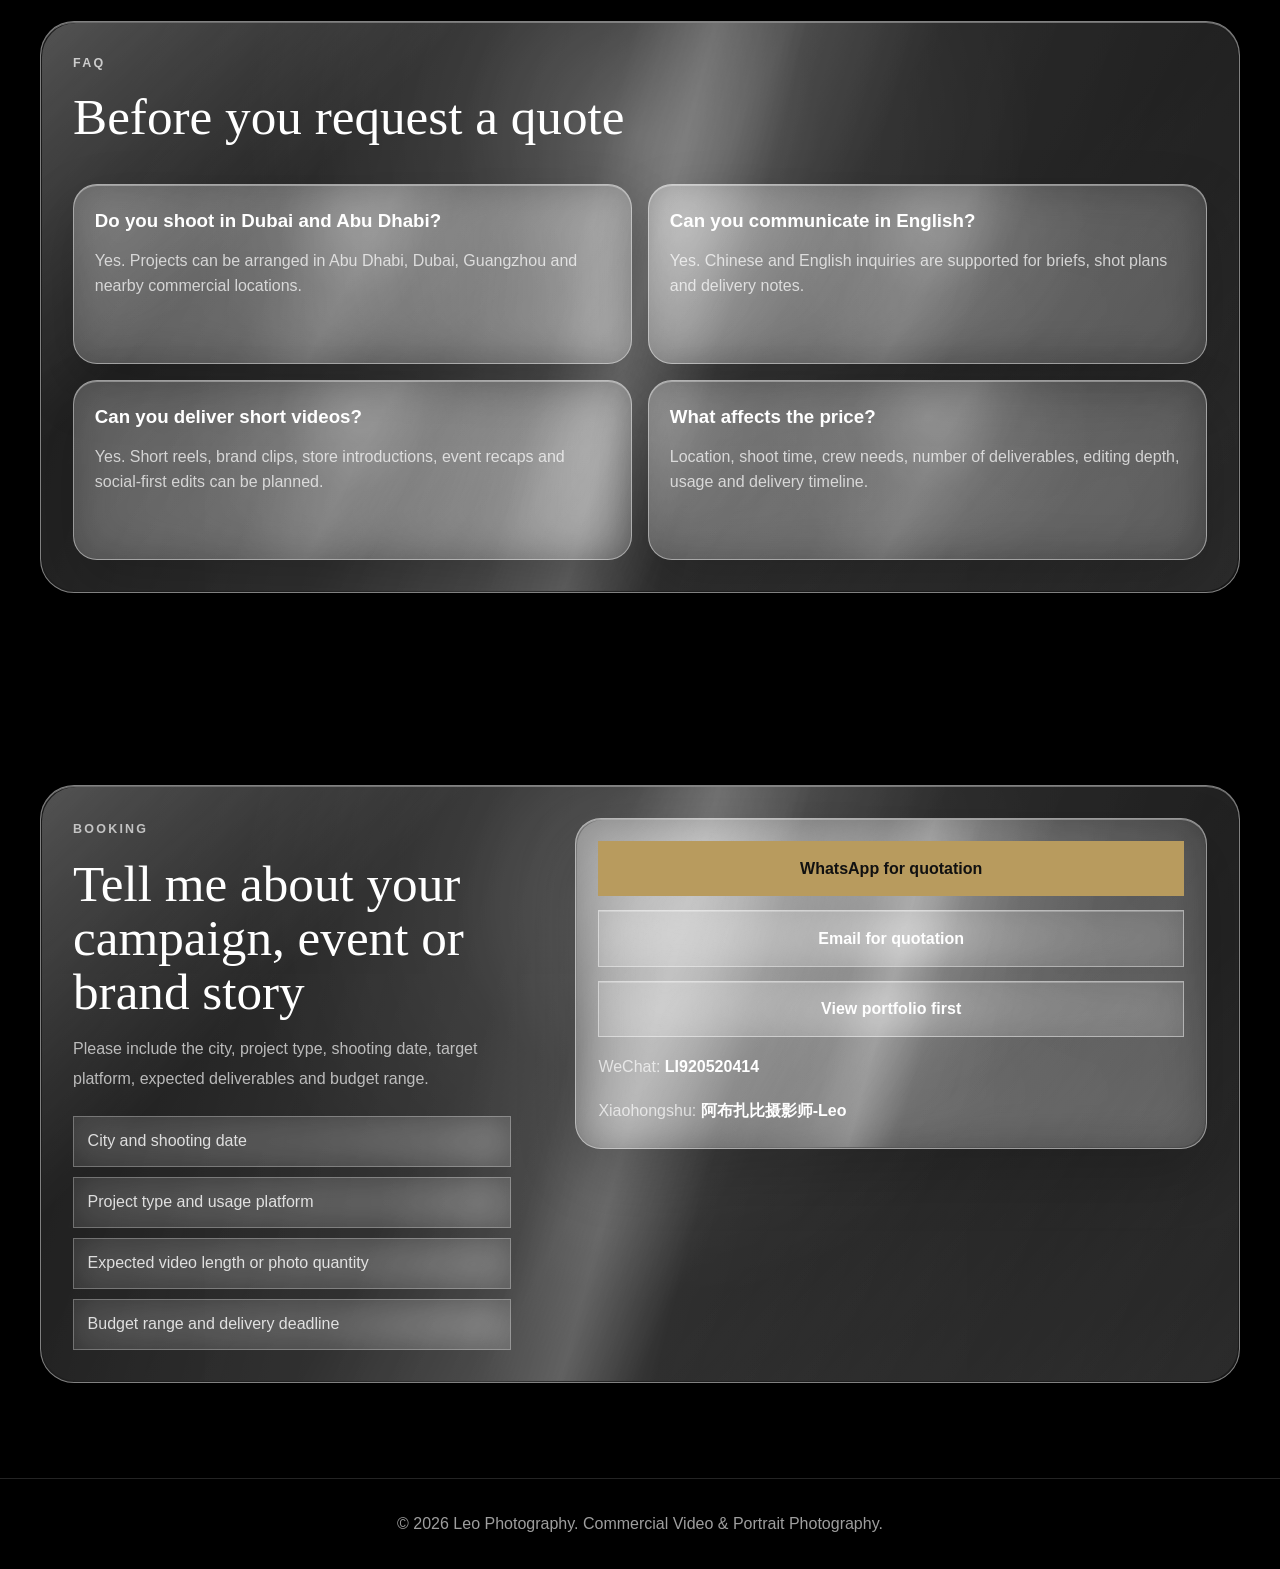
==== commit 6593d732: "Commercialize portfolio landing page" ====
--- a/index.html
+++ b/index.html
@@ -1,33 +1,47 @@
 <!DOCTYPE html>
-<html lang="zh-CN">
+<html lang="en">
 <head>
     <meta charset="UTF-8">
     <meta name="viewport" content="width=device-width, initial-scale=1.0">
-    <meta name="description" content="Leo provides commercial video production, advertising photography, event coverage, brand content and destination portrait photography in the UAE and Guangzhou.">
-    <title>Leo Photography | UAE & Guangzhou Commercial Video Production</title>
+    <meta name="description" content="Commercial video production and advertising photography in UAE, Dubai, Abu Dhabi and Guangzhou. Brand videos, event coverage, product photography and destination portraits.">
+    <meta name="keywords" content="UAE commercial photographer, Dubai videographer, Abu Dhabi event photographer, Guangzhou commercial photography, Chinese photographer in UAE, brand video UAE, advertising photographer Guangzhou">
+    <meta property="og:title" content="Leo Photography | UAE & Guangzhou Commercial Photographer / Videographer">
+    <meta property="og:description" content="Commercial video production, advertising photography, event coverage and destination portraits for Chinese and international clients.">
+    <meta property="og:type" content="website">
+    <title>Leo Photography | UAE & Guangzhou Commercial Photographer / Videographer</title>
     <link rel="stylesheet" href="css/style.css">
 </head>
-<body class="home-page">
+<body class="home-page glass-page">
+    <canvas id="glass-bg-canvas" class="glass-bg-canvas" aria-hidden="true"></canvas>
     <header class="header">
         <nav class="nav">
-            <a class="logo" href="index.html">
+            <a class="logo" href="index.html" aria-label="Leo Photography home">
                 <span>Leo</span>
                 <small>Photography</small>
             </a>
-            <div class="menu-toggle" id="mobile-menu" aria-label="打开导航" role="button" tabindex="0">
+            <div class="menu-toggle" id="mobile-menu" aria-label="Open navigation" role="button" tabindex="0">
                 <span></span>
                 <span></span>
                 <span></span>
             </div>
             <ul class="nav-menu" id="nav-menu">
-                <li><a href="index.html" class="active">首页</a></li>
-                <li><a href="#services">Services</a></li>
-                <li><a href="gallery.html">Portfolio</a></li>
-                <li><a href="#about">关于 Leo</a></li>
-                <li><a href="#contact" class="nav-cta">Book / 预约</a></li>
+                <li><a href="index.html" class="active" data-i18n="nav.home">Home</a></li>
+                <li><a href="#services" data-i18n="nav.services">Services</a></li>
+                <li><a href="gallery.html" data-i18n="nav.portfolio">Portfolio</a></li>
+                <li><a href="#about" data-i18n="nav.about">About</a></li>
+                <li>
+                    <div class="language-switch" aria-label="Language switch">
+                        <button type="button" class="lang-option" data-lang="zh" onclick="window.LeoI18n && window.LeoI18n.setLanguage('zh')">CN</button>
+                        <span></span>
+                        <button type="button" class="lang-option" data-lang="en" onclick="window.LeoI18n && window.LeoI18n.setLanguage('en')">EN</button>
+                    </div>
+                </li>
+                <li><a href="#contact" class="nav-cta" data-i18n="nav.cta">Get a Quote</a></li>
             </ul>
         </nav>
     </header>
+
+    <button class="reset-layout-btn" type="button" data-reset-glass data-i18n="glass.reset">Reset layout</button>
 
     <main>
         <section class="marketing-hero" id="top">
@@ -35,55 +49,65 @@
             <div class="liquid-field" aria-hidden="true"></div>
             <div class="hero-shade"></div>
             <div class="hero-inner">
-                <p class="eyebrow">UAE · Guangzhou · Bilingual Service</p>
-                <h1>Commercial Video & Advertising Photography</h1>
-                <p class="hero-copy">为阿联酋与广州的品牌、门店、活动和广告项目制作专业影像内容。Commercial video, campaign photography and destination portraits for Chinese and international clients.</p>
+                <p class="eyebrow" data-i18n="hero.eyebrow">UAE · Guangzhou · Commercial Visuals</p>
+                <h1 data-i18n="hero.title">Commercial Video & Advertising Photography</h1>
+                <p class="hero-copy" data-i18n="hero.copy">Professional visual production for brands, events, stores and destination portraits across the UAE and Guangzhou.</p>
                 <div class="hero-actions">
-                    <a href="#contact" class="btn btn-primary">Discuss a Project</a>
-                    <a href="gallery.html" class="btn btn-ghost">View Portfolio</a>
+                    <a href="#contact" class="btn btn-primary" data-i18n="hero.primary">Get a Quote</a>
+                    <a href="gallery.html" class="btn btn-ghost" data-i18n="hero.secondary">View Portfolio</a>
                 </div>
                 <div class="hero-proof">
-                    <span>Brand Video</span>
-                    <span>Event Coverage</span>
-                    <span>Product / Store</span>
-                    <span>Portrait Campaign</span>
-                </div>
+                    <span class="glass-card draggable-card" data-i18n="hero.proof1">Brand Video</span>
+                    <span class="glass-card draggable-card" data-i18n="hero.proof2">Event Coverage</span>
+                    <span class="glass-card draggable-card" data-i18n="hero.proof3">Product / Store</span>
+                    <span class="glass-card draggable-card" data-i18n="hero.proof4">Portrait Campaign</span>
+                </div>
+                <aside class="hero-glass-card glass-card draggable-card" aria-label="Commercial service summary">
+                    <p data-i18n="hero.cardEyebrow">Commercial Visuals</p>
+                    <h2 data-i18n="hero.cardTitle">UAE / Guangzhou</h2>
+                    <div class="glass-stats">
+                        <span><strong data-i18n="hero.stat1Title">Video</strong> <em data-i18n="hero.stat1Text">Ads & reels</em></span>
+                        <span><strong data-i18n="hero.stat2Title">Photo</strong> <em data-i18n="hero.stat2Text">Campaigns</em></span>
+                        <span><strong data-i18n="hero.stat3Title">Event</strong> <em data-i18n="hero.stat3Text">Coverage</em></span>
+                    </div>
+                    <small data-i18n="hero.cardNote">Chinese / English inquiries welcome</small>
+                </aside>
             </div>
         </section>
 
         <section class="service-band" id="services">
-            <div class="container">
+            <div class="container glass-card draggable-card">
                 <div class="section-heading">
-                    <p class="eyebrow">Services</p>
-                    <h2>面向品牌增长的商业影像服务</h2>
-                    <p>清晰服务中国与海外客户：广告内容、品牌短片、活动记录、门店展示、产品素材与高端肖像。</p>
+                    <p class="eyebrow" data-i18n="services.eyebrow">Services</p>
+                    <h2 data-i18n="services.title">Commercial visuals built for brand growth</h2>
+                    <p data-i18n="services.copy">Video and photography for advertising, social media, websites, launches, exhibitions, stores and premium portraits.</p>
                 </div>
                 <div class="service-grid">
-                    <article class="service-card">
-                        <img src="images/guangzhou/promotional/cover.jpg" alt="商业录像案例">
+                    <article class="service-card glass-card draggable-card">
+                        <img src="images/guangzhou/promotional/cover.jpg" alt="Commercial video production" loading="lazy">
                         <div>
                             <span>01</span>
-                            <h3>Commercial Video Production</h3>
-                            <p>品牌宣传片、广告短片、门店介绍、产品视频与活动花絮，适合 Instagram、TikTok、小红书、官网和广告投放。</p>
-                            <a href="gallery.html?tag=视频">View video work</a>
+                            <h3 data-i18n="services.videoTitle">Commercial Video Production</h3>
+                            <p data-i18n="services.videoText">Brand films, ads, store introductions, product videos and event reels for Instagram, TikTok, websites and paid campaigns.</p>
+                            <a href="gallery.html?tag=视频" data-i18n="services.videoLink">View video work</a>
                         </div>
                     </article>
-                    <article class="service-card">
-                        <img src="images/abu-dhabi/exhibition/cover.jpg" alt="活动与展会拍摄案例">
+                    <article class="service-card glass-card draggable-card">
+                        <img src="images/abu-dhabi/exhibition/cover.jpg" alt="Event and exhibition coverage" loading="lazy">
                         <div>
                             <span>02</span>
-                            <h3>Event & Exhibition Coverage</h3>
-                            <p>服务阿联酋和广州展会、发布会、企业活动、门店开业与品牌活动，输出可用于 PR、社媒和客户汇报的照片与视频。</p>
-                            <a href="gallery.html?tag=活动">View event work</a>
+                            <h3 data-i18n="services.eventTitle">Event & Exhibition Coverage</h3>
+                            <p data-i18n="services.eventText">Coverage for UAE and Guangzhou exhibitions, launches, corporate events, store openings and brand activations.</p>
+                            <a href="gallery.html?tag=活动" data-i18n="services.eventLink">View event work</a>
                         </div>
                     </article>
-                    <article class="service-card">
-                        <img src="images/guangzhou/product/cover.jpg" alt="产品和门店拍摄案例">
+                    <article class="service-card glass-card draggable-card">
+                        <img src="images/guangzhou/product/cover.jpg" alt="Advertising photography" loading="lazy">
                         <div>
                             <span>03</span>
-                            <h3>Advertising Photography</h3>
-                            <p>产品、门店、酒店、餐饮、空间、团队形象和个人品牌肖像，制作适合广告、菜单、官网和社媒的视觉资产。</p>
-                            <a href="gallery.html?tag=商业">View commercial work</a>
+                            <h3 data-i18n="services.photoTitle">Advertising Photography</h3>
+                            <p data-i18n="services.photoText">Product, store, hotel, restaurant, space, team and personal brand photography for ads, menus, websites and social media.</p>
+                            <a href="gallery.html?tag=商业" data-i18n="services.photoLink">View commercial work</a>
                         </div>
                     </article>
                 </div>
@@ -91,97 +115,158 @@
         </section>
 
         <section class="market-band">
-            <div class="container market-layout">
-                <div>
-                    <p class="eyebrow">Markets</p>
-                    <h2>服务阿联酋与广州，也服务国际客户</h2>
-                    <p>From UAE business campaigns to Guangzhou brand content, Leo works with Chinese and international clients who need clean, professional and conversion-ready visuals.</p>
+            <div class="container market-layout glass-card draggable-card">
+                <div>
+                    <p class="eyebrow" data-i18n="markets.eyebrow">Markets</p>
+                    <h2 data-i18n="markets.title">UAE and Guangzhou service for international clients</h2>
+                    <p data-i18n="markets.copy">Leo works with Chinese brands, overseas founders, local businesses and international teams that need professional content ready for commercial use.</p>
                 </div>
                 <div class="market-grid">
-                    <div>
+                    <div class="glass-card draggable-card">
                         <span>UAE</span>
                         <h3>Abu Dhabi / Dubai</h3>
-                        <p>Exhibitions, hospitality, destination campaigns, tourism portraits, luxury spaces and social media content.</p>
-                    </div>
-                    <div>
-                        <span>China</span>
-                        <h3>Guangzhou</h3>
-                        <p>Brand videos, product launches, store content, corporate events, commercial portraits and advertising assets.</p>
-                    </div>
-                    <div>
-                        <span>Bilingual</span>
-                        <h3>中文 / English</h3>
-                        <p>Clear communication for Chinese brands, overseas founders, local businesses and international teams.</p>
+                        <p data-i18n="markets.uae">Exhibitions, hospitality, destination campaigns, tourism portraits, luxury spaces and social media content.</p>
+                    </div>
+                    <div class="glass-card draggable-card">
+                        <span data-i18n="markets.chinaLabel">China</span>
+                        <h3 data-i18n="markets.gzTitle">Guangzhou</h3>
+                        <p data-i18n="markets.gz">Brand videos, product launches, store content, corporate events, commercial portraits and advertising assets.</p>
+                    </div>
+                    <div class="glass-card draggable-card">
+                        <span data-i18n="markets.langLabel">Bilingual</span>
+                        <h3 data-i18n="markets.langTitle">Chinese / English</h3>
+                        <p data-i18n="markets.lang">Clear communication for Chinese clients, UAE local businesses and international production teams.</p>
                     </div>
                 </div>
             </div>
         </section>
 
         <section class="featured-work">
-            <div class="container">
+            <div class="container glass-card draggable-card">
                 <div class="section-heading split">
                     <div>
-                        <p class="eyebrow">Selected Work</p>
-                        <h2>Commercial Portfolio</h2>
-                    </div>
-                    <a href="gallery.html" class="text-link">View all</a>
+                        <p class="eyebrow" data-i18n="work.eyebrow">Selected Work</p>
+                        <h2 data-i18n="work.title">Commercial case studies</h2>
+                    </div>
+                    <a href="gallery.html" class="text-link" data-i18n="work.viewAll">View all</a>
                 </div>
                 <div class="portfolio-grid" id="featured-albums"></div>
             </div>
         </section>
 
+        <section class="trust-band">
+            <div class="container trust-layout glass-card draggable-card">
+                <div>
+                    <p class="eyebrow" data-i18n="trust.eyebrow">Proof</p>
+                    <h2 data-i18n="trust.title">Built for commercial delivery</h2>
+                </div>
+                <div class="trust-grid">
+                    <div class="glass-card draggable-card">
+                        <strong data-i18n="trust.item1Title">Commercial usage</strong>
+                        <p data-i18n="trust.item1Text">Images and videos prepared for ads, websites, PR, menus, social media and client presentations.</p>
+                    </div>
+                    <div class="glass-card draggable-card">
+                        <strong data-i18n="trust.item2Title">Bilingual communication</strong>
+                        <p data-i18n="trust.item2Text">Chinese and English project communication for cross-border teams and UAE local clients.</p>
+                    </div>
+                    <div class="glass-card draggable-card">
+                        <strong data-i18n="trust.item3Title">Fast social delivery</strong>
+                        <p data-i18n="trust.item3Text">Deliverables can be planned for launch windows, event recaps and short-form content calendars.</p>
+                    </div>
+                    <div class="glass-card draggable-card">
+                        <strong data-i18n="trust.item4Title">UAE + Guangzhou</strong>
+                        <p data-i18n="trust.item4Text">Flexible production for Abu Dhabi, Dubai, Guangzhou and nearby commercial locations.</p>
+                    </div>
+                </div>
+            </div>
+        </section>
+
         <section class="process-band">
-            <div class="container process-layout">
+            <div class="container process-layout glass-card draggable-card">
                 <div class="section-heading">
-                    <p class="eyebrow">Workflow</p>
-                    <h2>专业项目流程，减少沟通成本</h2>
+                    <p class="eyebrow" data-i18n="workflow.eyebrow">Workflow</p>
+                    <h2 data-i18n="workflow.title">A clear process for business projects</h2>
                 </div>
                 <div class="process-list">
-                    <div>
+                    <div class="glass-card draggable-card">
                         <span>01</span>
-                        <h3>Brief & Objective</h3>
-                        <p>确认品牌目标、目标平台、拍摄地点、参考风格、语言需求和交付格式。</p>
-                    </div>
-                    <div>
+                        <h3 data-i18n="workflow.step1Title">Brief & Objective</h3>
+                        <p data-i18n="workflow.step1Text">Confirm business goal, target platform, location, visual reference, language needs and delivery format.</p>
+                    </div>
+                    <div class="glass-card draggable-card">
                         <span>02</span>
-                        <h3>Shot Plan</h3>
-                        <p>根据广告用途、活动流程或旅拍路线，规划镜头、场景、时间和关键画面。</p>
-                    </div>
-                    <div>
+                        <h3 data-i18n="workflow.step2Title">Shot Plan</h3>
+                        <p data-i18n="workflow.step2Text">Plan scenes, schedule, route and key frames based on advertising use, event flow or portrait concept.</p>
+                    </div>
+                    <div class="glass-card draggable-card">
                         <span>03</span>
-                        <h3>Production & Delivery</h3>
-                        <p>完成拍摄、筛选、调色、剪辑与精修，交付可直接用于广告、官网和社媒发布的素材。</p>
+                        <h3 data-i18n="workflow.step3Title">Production & Delivery</h3>
+                        <p data-i18n="workflow.step3Text">Shoot, select, color grade, edit and retouch assets ready for ads, websites and social media.</p>
                     </div>
                 </div>
             </div>
         </section>
 
         <section id="about" class="about-marketing">
-            <div class="container about-layout">
-                <div>
-                    <p class="eyebrow">About Leo</p>
-                    <h2>专业商业视角，也保留真实人物质感</h2>
-                </div>
-                <div>
-                    <p class="about-lead">Leo provides commercial video and photography services across the UAE and Guangzhou, with a focus on brand image, advertising content, events, stores, products and destination portraits.</p>
-                    <p id="photographer-bio">加载中...</p>
+            <div class="container about-layout glass-card draggable-card">
+                <div>
+                    <p class="eyebrow" data-i18n="about.eyebrow">About Leo</p>
+                    <h2 data-i18n="about.title">Commercial perspective with real human texture</h2>
+                </div>
+                <div>
+                    <p class="about-lead" data-i18n="about.lead">Leo provides commercial video and photography services across the UAE and Guangzhou, focused on brand image, advertising content, events, stores, products and destination portraits.</p>
+                    <p id="photographer-bio" data-i18n="about.bio">Projects are planned around business use: where the assets will be published, what the audience needs to understand and how the final visuals support conversion.</p>
                     <div class="contact-info" id="contact-info"></div>
                 </div>
             </div>
         </section>
 
+        <section class="faq-band">
+            <div class="container faq-layout glass-card draggable-card">
+                <div class="section-heading">
+                    <p class="eyebrow" data-i18n="faq.eyebrow">FAQ</p>
+                    <h2 data-i18n="faq.title">Before you request a quote</h2>
+                </div>
+                <div class="faq-grid">
+                    <article class="glass-card draggable-card">
+                        <h3 data-i18n="faq.q1">Do you shoot in Dubai and Abu Dhabi?</h3>
+                        <p data-i18n="faq.a1">Yes. Projects can be arranged in Abu Dhabi, Dubai, Guangzhou and nearby commercial locations.</p>
+                    </article>
+                    <article class="glass-card draggable-card">
+                        <h3 data-i18n="faq.q2">Can you communicate in English?</h3>
+                        <p data-i18n="faq.a2">Yes. Chinese and English inquiries are supported for briefs, shot plans and delivery notes.</p>
+                    </article>
+                    <article class="glass-card draggable-card">
+                        <h3 data-i18n="faq.q3">Can you deliver short videos?</h3>
+                        <p data-i18n="faq.a3">Yes. Short reels, brand clips, store introductions, event recaps and social-first edits can be planned.</p>
+                    </article>
+                    <article class="glass-card draggable-card">
+                        <h3 data-i18n="faq.q4">What affects the price?</h3>
+                        <p data-i18n="faq.a4">Location, shoot time, crew needs, number of deliverables, editing depth, usage and delivery timeline.</p>
+                    </article>
+                </div>
+            </div>
+        </section>
+
         <section id="contact" class="contact-cta">
-            <div class="container contact-layout">
-                <div>
-                    <p class="eyebrow">Booking</p>
-                    <h2>Tell me about your campaign, event or brand story</h2>
-                    <p>请发送城市、项目类型、拍摄日期、使用平台、期望成片时长或照片数量。English inquiries are welcome.</p>
-                </div>
-                <div class="contact-panel">
-                    <a class="contact-button" href="mailto:13005442629@163.com?subject=Commercial video / photography inquiry">Email for quotation</a>
-                    <a class="contact-button" href="gallery.html">View portfolio first</a>
-                    <p>微信：<strong>LI920520414</strong></p>
-                    <p>小红书：<strong>阿布扎比摄影师-Leo</strong></p>
+            <div class="container contact-layout glass-card draggable-card">
+                <div>
+                    <p class="eyebrow" data-i18n="contact.eyebrow">Booking</p>
+                    <h2 data-i18n="contact.title">Tell me about your campaign, event or brand story</h2>
+                    <p data-i18n="contact.copy">Please include the city, project type, shooting date, target platform, expected deliverables and budget range.</p>
+                    <ul class="quote-list">
+                        <li data-i18n="contact.item1">City and shooting date</li>
+                        <li data-i18n="contact.item2">Project type and usage platform</li>
+                        <li data-i18n="contact.item3">Expected video length or photo quantity</li>
+                        <li data-i18n="contact.item4">Budget range and delivery deadline</li>
+                    </ul>
+                </div>
+                <div class="contact-panel glass-card draggable-card">
+                    <a class="contact-button" href="https://wa.me/8613005442629" target="_blank" rel="noopener" data-track-contact="whatsapp" data-i18n="contact.whatsapp">WhatsApp for quotation</a>
+                    <a class="contact-button" href="mailto:13005442629@163.com?subject=Commercial video / photography inquiry" data-track-contact="email" data-i18n="contact.email">Email for quotation</a>
+                    <a class="contact-button" href="gallery.html" data-i18n="contact.portfolio">View portfolio first</a>
+                    <p data-i18n="contact.wechat">WeChat: <strong>LI920520414</strong></p>
+                    <p data-i18n="contact.xhs">Xiaohongshu: <strong>阿布扎比摄影师-Leo</strong></p>
                 </div>
             </div>
         </section>
@@ -189,10 +274,13 @@
 
     <footer class="footer">
         <div class="container">
-            <p>&copy; 2026 Leo Photography. Commercial Video & Portrait Photography.</p>
+            <p data-i18n="footer.copy">&copy; 2026 Leo Photography. Commercial Video & Portrait Photography.</p>
         </div>
     </footer>
 
+    <script src="js/glass-bg.js"></script>
+    <script src="js/i18n.js"></script>
+    <script src="js/glass-cards.js"></script>
     <script src="js/main.js"></script>
 </body>
 </html>
--- a/css/style.css
+++ b/css/style.css
@@ -1267,6 +1267,371 @@
     display: none;
 }
 
+/* Shared liquid glass surface for all pages */
+:root {
+    --glass-bg: rgba(255, 255, 255, 0.1);
+    --glass-bg-strong: rgba(255, 255, 255, 0.16);
+    --glass-border: rgba(255, 255, 255, 0.45);
+    --glass-shadow: 0 24px 60px rgba(0, 0, 0, 0.18), inset 0 1px 0 rgba(255, 255, 255, 0.35);
+    --glass-blur: blur(22px) saturate(1.2);
+}
+
+.glass-page {
+    min-height: 100vh;
+    background: #000;
+    color: var(--white);
+}
+
+.glass-bg-canvas {
+    position: fixed;
+    inset: 0;
+    z-index: 0;
+    width: 100vw;
+    height: 100vh;
+    pointer-events: none;
+    background: #000;
+}
+
+.glass-page .header,
+.glass-page main,
+.glass-page .footer,
+.glass-page .modal,
+.glass-page .lightbox {
+    position: relative;
+    z-index: 1;
+}
+
+.glass-page .header {
+    background: rgba(255, 255, 255, 0.08);
+    border-bottom: 1px solid rgba(255, 255, 255, 0.16);
+    box-shadow: none;
+    backdrop-filter: var(--glass-blur);
+    -webkit-backdrop-filter: var(--glass-blur);
+}
+
+.glass-page .logo,
+.glass-page .nav-menu a {
+    color: var(--white);
+}
+
+.glass-page .logo small,
+.glass-page .nav-menu a:hover,
+.glass-page .nav-menu a.active,
+.glass-page .nav-cta {
+    color: var(--gold) !important;
+}
+
+.glass-page .menu-toggle span {
+    background: var(--white);
+}
+
+.glass-page .footer {
+    background: rgba(0, 0, 0, 0.38);
+    margin-top: 0;
+    border-top: 1px solid rgba(255, 255, 255, 0.14);
+    backdrop-filter: var(--glass-blur);
+    -webkit-backdrop-filter: var(--glass-blur);
+}
+
+.glass-page .gallery-header,
+.glass-page .album-header,
+.glass-page .filter-section,
+.glass-page .albums-section,
+.glass-page .photos-section,
+.glass-page .admin-container {
+    background: transparent;
+}
+
+.glass-page .gallery-header,
+.glass-page .album-header {
+    padding: 92px 20px 54px;
+}
+
+.glass-page .gallery-header .container,
+.glass-page .album-header .container,
+.glass-page .filter-section .container,
+.glass-page .admin-header,
+.glass-page .admin-content,
+.glass-page .modal-content {
+    border-radius: 30px;
+    background: var(--glass-bg) !important;
+    border: 1px solid var(--glass-border);
+    box-shadow: var(--glass-shadow);
+    backdrop-filter: var(--glass-blur);
+    -webkit-backdrop-filter: var(--glass-blur);
+}
+
+.glass-page .gallery-header .container,
+.glass-page .album-header .container {
+    padding: 2rem;
+}
+
+.glass-page .page-title,
+.glass-page .album-title,
+.glass-page .admin-header h1,
+.glass-page .admin-content h2 {
+    color: var(--white);
+}
+
+.glass-page .page-subtitle,
+.glass-page .album-description,
+.glass-page .album-meta,
+.glass-page .admin-header p,
+.glass-page .admin-content p,
+.glass-page .admin-content li {
+    color: rgba(255, 255, 255, 0.72) !important;
+}
+
+.glass-page .back-link,
+.glass-page .text-link {
+    color: var(--gold);
+}
+
+.glass-page .filter-section {
+    padding: 26px 20px;
+}
+
+.glass-page .filter-section .container {
+    padding: 1.1rem;
+}
+
+.glass-page .filter-btn,
+.glass-page .tag-filter,
+.glass-page .admin-tab,
+.glass-page .btn-secondary,
+.glass-page .btn:not(.btn-primary),
+.glass-page .contact-button + .contact-button {
+    color: var(--white);
+    background: rgba(255, 255, 255, 0.1);
+    border: 1px solid var(--glass-border);
+    box-shadow: inset 0 1px 0 rgba(255, 255, 255, 0.24);
+    backdrop-filter: var(--glass-blur);
+    -webkit-backdrop-filter: var(--glass-blur);
+}
+
+.glass-page .filter-btn:hover,
+.glass-page .filter-btn.active,
+.glass-page .tag-filter:hover,
+.glass-page .tag-filter.active,
+.glass-page .admin-tab.active {
+    background: rgba(184, 155, 94, 0.34);
+    color: var(--white);
+    border-color: rgba(184, 155, 94, 0.62);
+}
+
+.glass-page .album-card,
+.glass-page .photo-item,
+.glass-page .album-item {
+    background: var(--glass-bg);
+    border: 1px solid var(--glass-border);
+    box-shadow: var(--glass-shadow);
+    backdrop-filter: var(--glass-blur);
+    -webkit-backdrop-filter: var(--glass-blur);
+}
+
+.glass-page .album-card {
+    border-radius: 26px;
+}
+
+.glass-page .album-cover {
+    background: rgba(255, 255, 255, 0.08);
+}
+
+.glass-page .album-info {
+    color: var(--white);
+}
+
+.glass-page .album-title,
+.glass-page .album-card .album-title {
+    color: var(--white);
+}
+
+.glass-page .album-description,
+.glass-page .album-card .album-description {
+    color: rgba(255, 255, 255, 0.72);
+}
+
+.glass-page .tag,
+.glass-page .media-type-badge {
+    color: var(--white);
+    background: rgba(255, 255, 255, 0.1);
+    border: 1px solid rgba(255, 255, 255, 0.24);
+}
+
+.glass-page .photo-item {
+    border-radius: 24px;
+}
+
+.glass-page .photo-overlay {
+    background: linear-gradient(to top, rgba(0, 0, 0, 0.78), transparent);
+}
+
+.glass-page .download-btn,
+.glass-page .video-play-icon {
+    background: rgba(255, 255, 255, 0.12);
+    border: 1px solid rgba(255, 255, 255, 0.22);
+    backdrop-filter: var(--glass-blur);
+    -webkit-backdrop-filter: var(--glass-blur);
+}
+
+.glass-page .lightbox {
+    background: rgba(0, 0, 0, 0.72);
+    backdrop-filter: blur(16px);
+    -webkit-backdrop-filter: blur(16px);
+}
+
+.glass-page .lightbox-content {
+    background: var(--glass-bg);
+    border: 1px solid var(--glass-border);
+    box-shadow: var(--glass-shadow);
+    backdrop-filter: var(--glass-blur);
+    -webkit-backdrop-filter: var(--glass-blur);
+    border-radius: 28px;
+    padding: 1rem;
+}
+
+.glass-page .lightbox-caption {
+    color: rgba(255, 255, 255, 0.82);
+}
+
+.glass-page .admin-container {
+    padding: 32px 20px;
+}
+
+.glass-page .admin-header,
+.glass-page .admin-content {
+    padding: 2rem;
+}
+
+.glass-page .admin-tabs {
+    background: var(--glass-bg);
+    border: 1px solid var(--glass-border);
+    border-radius: 22px;
+    padding: 0.5rem;
+    box-shadow: var(--glass-shadow);
+    backdrop-filter: var(--glass-blur);
+    -webkit-backdrop-filter: var(--glass-blur);
+}
+
+.glass-page .form-group label {
+    color: rgba(255, 255, 255, 0.86);
+}
+
+.glass-page .form-group input,
+.glass-page .form-group textarea,
+.glass-page .form-group select,
+.glass-page .json-editor {
+    color: var(--white);
+    background: rgba(255, 255, 255, 0.1);
+    border: 1px solid var(--glass-border);
+    border-radius: 16px;
+    backdrop-filter: var(--glass-blur);
+    -webkit-backdrop-filter: var(--glass-blur);
+}
+
+.glass-page .form-group input::placeholder {
+    color: rgba(255, 255, 255, 0.48);
+}
+
+.glass-page pre,
+.glass-page code {
+    color: rgba(255, 255, 255, 0.86);
+    background: rgba(255, 255, 255, 0.1) !important;
+    border: 1px solid rgba(255, 255, 255, 0.16);
+}
+
+.hero-glass-card,
+.home-page .service-band .container,
+.home-page .market-layout,
+.home-page .featured-work .container,
+.home-page .trust-layout,
+.home-page .process-layout,
+.home-page .about-layout,
+.home-page .faq-layout,
+.home-page .contact-layout,
+.service-card,
+.market-grid > div,
+.portfolio-card,
+.process-list > div,
+.contact-panel,
+.glass-page .gallery-header .container,
+.glass-page .album-header .container,
+.glass-page .filter-section .container,
+.glass-page .admin-header,
+.glass-page .admin-content,
+.glass-page .modal-content,
+.glass-page .album-card,
+.glass-page .photo-item,
+.glass-page .album-item,
+.glass-page .lightbox-content {
+    position: relative;
+    overflow: hidden;
+}
+
+.hero-glass-card::after,
+.home-page .service-band .container::before,
+.home-page .market-layout::before,
+.home-page .featured-work .container::before,
+.home-page .trust-layout::before,
+.home-page .process-layout::before,
+.home-page .about-layout::before,
+.home-page .faq-layout::before,
+.home-page .contact-layout::before,
+.service-card::before,
+.market-grid > div::before,
+.portfolio-card::before,
+.process-list > div::before,
+.contact-panel::before,
+.glass-page .gallery-header .container::before,
+.glass-page .album-header .container::before,
+.glass-page .filter-section .container::before,
+.glass-page .admin-header::before,
+.glass-page .admin-content::before,
+.glass-page .modal-content::before,
+.glass-page .album-card::before,
+.glass-page .photo-item::before,
+.glass-page .album-item::before,
+.glass-page .lightbox-content::before {
+    content: "";
+    position: absolute;
+    inset: 1px;
+    z-index: 0;
+    pointer-events: none;
+    border-radius: inherit;
+    background:
+        linear-gradient(135deg, rgba(255, 255, 255, 0.34), transparent 24%, transparent 66%, rgba(255, 255, 255, 0.1)),
+        linear-gradient(105deg, transparent 0%, rgba(255, 255, 255, 0.12) 44%, rgba(255, 255, 255, 0.34) 50%, rgba(255, 255, 255, 0.08) 57%, transparent 100%);
+    opacity: 0.72;
+}
+
+.hero-glass-card > *,
+.home-page .service-band .container > *,
+.home-page .market-layout > *,
+.home-page .featured-work .container > *,
+.home-page .trust-layout > *,
+.home-page .process-layout > *,
+.home-page .about-layout > *,
+.home-page .faq-layout > *,
+.home-page .contact-layout > *,
+.service-card > *,
+.market-grid > div > *,
+.portfolio-card > *,
+.process-list > div > *,
+.contact-panel > *,
+.glass-page .gallery-header .container > *,
+.glass-page .album-header .container > *,
+.glass-page .filter-section .container > *,
+.glass-page .admin-header > *,
+.glass-page .admin-content > *,
+.glass-page .modal-content > *,
+.glass-page .album-card > *,
+.glass-page .photo-item > *,
+.glass-page .album-item > *,
+.glass-page .lightbox-content > * {
+    position: relative;
+    z-index: 1;
+}
+
 /* Marketing redesign */
 :root {
     --ink: #111111;
@@ -1295,9 +1660,11 @@
     position: absolute;
     left: 0;
     right: 0;
-    background: linear-gradient(to bottom, rgba(0, 0, 0, 0.32), rgba(0, 0, 0, 0));
+    z-index: 10;
+    background: rgba(255, 255, 255, 0.08);
     border-bottom-color: rgba(255, 255, 255, 0.08);
-    backdrop-filter: none;
+    backdrop-filter: var(--glass-blur);
+    -webkit-backdrop-filter: var(--glass-blur);
 }
 
 .home-page .logo,
@@ -1314,6 +1681,27 @@
 
 .home-page .menu-toggle span {
     background: var(--white);
+}
+
+.home-page main {
+    background: transparent;
+}
+
+.home-page .marketing-hero {
+    background: transparent;
+}
+
+.home-page .marketing-hero .hero-inner {
+    background: transparent;
+    border: 0;
+    box-shadow: none;
+    backdrop-filter: none;
+    -webkit-backdrop-filter: none;
+}
+
+.home-page .footer {
+    background: rgba(0, 0, 0, 0.38);
+    margin-top: 0;
 }
 
 .nav {
@@ -1363,6 +1751,55 @@
     backdrop-filter: blur(16px) saturate(1.25);
 }
 
+.language-switch {
+    display: inline-flex;
+    align-items: center;
+    gap: 0.35rem;
+    padding: 0.38rem 0.5rem;
+    border: 1px solid rgba(255, 255, 255, 0.28);
+    background: rgba(255, 255, 255, 0.08);
+    backdrop-filter: blur(18px) saturate(1.2);
+    -webkit-backdrop-filter: blur(18px) saturate(1.2);
+}
+
+.language-switch span {
+    width: 1px;
+    height: 14px;
+    background: rgba(255, 255, 255, 0.26);
+}
+
+.lang-option {
+    appearance: none;
+    border: 0;
+    background: transparent;
+    color: rgba(255, 255, 255, 0.58);
+    font: inherit;
+    font-size: 0.78rem;
+    font-weight: 800;
+    cursor: pointer;
+    padding: 0.18rem 0.22rem;
+}
+
+.lang-option.active {
+    color: var(--gold);
+}
+
+.reset-layout-btn {
+    position: fixed;
+    right: 18px;
+    bottom: 18px;
+    z-index: 5;
+    color: rgba(255, 255, 255, 0.82);
+    background: rgba(255, 255, 255, 0.08);
+    border: 1px solid rgba(255, 255, 255, 0.32);
+    padding: 0.65rem 0.8rem;
+    font-weight: 800;
+    cursor: pointer;
+    box-shadow: var(--glass-shadow);
+    backdrop-filter: var(--glass-blur);
+    -webkit-backdrop-filter: var(--glass-blur);
+}
+
 .marketing-hero {
     position: relative;
     min-height: 100vh;
@@ -1382,6 +1819,8 @@
     background-size: cover;
     background-position: center;
     transform: scale(1.01);
+    opacity: 0.42;
+    filter: saturate(0.82) contrast(0.92);
 }
 
 .hero-shade {
@@ -1474,6 +1913,85 @@
     color: var(--white);
 }
 
+.hero-glass-card {
+    position: absolute;
+    right: 0;
+    bottom: 9vh;
+    width: clamp(280px, 28vw, 380px);
+    padding: 1.45rem;
+    border-radius: 30px;
+    color: var(--white);
+    background: var(--glass-bg);
+    border: 1px solid var(--glass-border);
+    box-shadow: var(--glass-shadow);
+    backdrop-filter: var(--glass-blur);
+    -webkit-backdrop-filter: var(--glass-blur);
+}
+
+.hero-glass-card::before {
+    content: "";
+    position: absolute;
+    inset: 1px;
+    border-radius: 29px;
+    pointer-events: none;
+    background: linear-gradient(140deg, rgba(255, 255, 255, 0.22), transparent 38%, rgba(255, 255, 255, 0.08));
+    opacity: 0.72;
+}
+
+.hero-glass-card > * {
+    position: relative;
+    z-index: 1;
+}
+
+.hero-glass-card p {
+    margin: 0 0 0.35rem;
+    color: rgba(255, 255, 255, 0.72);
+    font-size: 0.78rem;
+    font-weight: 800;
+    letter-spacing: 0.16em;
+    text-transform: uppercase;
+}
+
+.hero-glass-card h2 {
+    margin: 0 0 1rem;
+    font-family: Georgia, 'Times New Roman', serif;
+    font-size: 2rem;
+    font-weight: 500;
+    line-height: 1;
+}
+
+.glass-stats {
+    display: grid;
+    grid-template-columns: repeat(3, minmax(0, 1fr));
+    gap: 0.55rem;
+    margin-bottom: 1rem;
+}
+
+.glass-stats span {
+    min-height: 86px;
+    display: flex;
+    flex-direction: column;
+    justify-content: center;
+    gap: 0.2rem;
+    border-radius: 15px;
+    padding: 0.75rem 0.55rem;
+    text-align: center;
+    color: rgba(255, 255, 255, 0.78);
+    border: 1px solid rgba(255, 255, 255, 0.32);
+    background: rgba(255, 255, 255, 0.07);
+}
+
+.glass-stats strong {
+    color: var(--white);
+    font-size: 0.9rem;
+}
+
+.hero-glass-card small {
+    display: block;
+    color: rgba(255, 255, 255, 0.68);
+    font-weight: 700;
+}
+
 .eyebrow {
     color: var(--gold);
     font-size: 0.78rem;
@@ -1523,9 +2041,13 @@
 
 .btn-ghost {
     color: var(--white);
-    border: 1px solid rgba(255, 255, 255, 0.55);
-    background: rgba(255, 255, 255, 0.08);
-    backdrop-filter: blur(14px) saturate(1.25);
+    border: 1px solid var(--glass-border);
+    background: var(--glass-bg);
+    box-shadow:
+        0 12px 30px rgba(0, 0, 0, 0.14),
+        inset 0 1px 0 rgba(255, 255, 255, 0.35);
+    backdrop-filter: var(--glass-blur);
+    -webkit-backdrop-filter: var(--glass-blur);
 }
 
 .btn-ghost:hover {
@@ -1542,35 +2064,78 @@
 
 .hero-proof span {
     color: rgba(255, 255, 255, 0.82);
-    border: 1px solid rgba(255, 255, 255, 0.22);
-    background: rgba(255, 255, 255, 0.055);
-    backdrop-filter: blur(20px) saturate(1.35);
+    border: 1px solid var(--glass-border);
+    background: var(--glass-bg);
+    box-shadow: inset 0 1px 0 rgba(255, 255, 255, 0.28);
+    backdrop-filter: var(--glass-blur);
+    -webkit-backdrop-filter: var(--glass-blur);
     padding: 0.58rem 0.82rem;
     font-size: 0.86rem;
 }
 
 .service-band,
 .featured-work,
+.trust-band,
 .process-band,
 .about-marketing,
+.faq-band,
 .contact-cta {
     padding: 96px 20px;
 }
 
 .service-band,
 .about-marketing {
-    background: var(--paper);
+    background: transparent;
 }
 
 .featured-work,
+.trust-band,
+.faq-band,
 .contact-cta {
-    background: #101010;
+    background: transparent;
     color: var(--white);
 }
 
 .process-band,
 .market-band {
-    background: var(--paper-deep);
+    background: transparent;
+}
+
+.home-page .service-band .container,
+.home-page .market-layout,
+.home-page .featured-work .container,
+.home-page .trust-layout,
+.home-page .process-layout,
+.home-page .about-layout,
+.home-page .faq-layout,
+.home-page .contact-layout {
+    position: relative;
+    border-radius: 34px;
+    padding: 2rem;
+    background: var(--glass-bg);
+    border: 1px solid var(--glass-border);
+    box-shadow: var(--glass-shadow);
+    backdrop-filter: var(--glass-blur);
+    -webkit-backdrop-filter: var(--glass-blur);
+}
+
+.home-page .section-heading h2,
+.home-page .market-layout h2,
+.home-page .about-layout h2,
+.home-page .trust-layout h2,
+.home-page .faq-layout h2,
+.home-page .contact-layout h2 {
+    color: var(--white);
+}
+
+.home-page .section-heading p:not(.eyebrow),
+.home-page .market-layout p,
+.home-page .about-layout p,
+.home-page .trust-layout p,
+.home-page .faq-layout p,
+.home-page .process-list p,
+.home-page .service-card p {
+    color: rgba(255, 255, 255, 0.72);
 }
 
 .section-heading {
@@ -1645,19 +2210,20 @@
 .market-grid {
     display: grid;
     grid-template-columns: repeat(3, minmax(0, 1fr));
-    border: 1px solid var(--line);
-    background: rgba(17, 17, 17, 0.08);
-    gap: 1px;
+    gap: 1rem;
 }
 
 .market-grid > div {
     background:
-        linear-gradient(135deg, rgba(255, 255, 255, 0.62), rgba(255, 255, 255, 0.18)),
-        var(--paper);
+        linear-gradient(135deg, rgba(255, 255, 255, 0.18), rgba(255, 255, 255, 0.06)),
+        rgba(255, 255, 255, 0.1);
+    border: 1px solid var(--glass-border);
+    border-radius: 24px;
     padding: 1.45rem;
     min-height: 260px;
-    box-shadow: inset 0 1px 0 rgba(255, 255, 255, 0.7);
-    backdrop-filter: blur(12px) saturate(1.12);
+    box-shadow: inset 0 1px 0 rgba(255, 255, 255, 0.35);
+    backdrop-filter: var(--glass-blur);
+    -webkit-backdrop-filter: var(--glass-blur);
 }
 
 .market-grid span {
@@ -1671,11 +2237,16 @@
 .market-grid h3 {
     margin: 0.75rem 0;
     font-size: 1.2rem;
+    color: var(--white);
 }
 
 .service-card {
-    background: rgba(255, 255, 255, 0.34);
-    border: 1px solid var(--line);
+    background: var(--glass-bg);
+    border: 1px solid var(--glass-border);
+    box-shadow: var(--glass-shadow);
+    backdrop-filter: var(--glass-blur);
+    -webkit-backdrop-filter: var(--glass-blur);
+    border-radius: 28px;
     min-height: 0;
     display: grid;
     overflow: hidden;
@@ -1706,7 +2277,7 @@
 
 .service-card span,
 .process-list span {
-    color: var(--gold-dark);
+    color: var(--gold);
     font-size: 0.78rem;
     font-weight: 800;
 }
@@ -1715,11 +2286,12 @@
 .process-list h3 {
     font-size: 1.45rem;
     margin: 0.65rem 0 0.75rem;
+    color: var(--white);
 }
 
 .service-card a,
 .text-link {
-    color: var(--gold-dark);
+    color: var(--gold);
     font-weight: 700;
     text-decoration: none;
     display: inline-block;
@@ -1738,8 +2310,13 @@
 
 .portfolio-card {
     cursor: pointer;
-    background: #181818;
-    border: 1px solid rgba(255, 255, 255, 0.08);
+    background: var(--glass-bg);
+    border: 1px solid var(--glass-border);
+    box-shadow: var(--glass-shadow);
+    backdrop-filter: var(--glass-blur);
+    -webkit-backdrop-filter: var(--glass-blur);
+    border-radius: 28px;
+    overflow: hidden;
     min-height: 100%;
 }
 
@@ -1764,7 +2341,7 @@
 .portfolio-image {
     aspect-ratio: 4 / 5;
     overflow: hidden;
-    background: #222;
+    background: rgba(255, 255, 255, 0.08);
 }
 
 .portfolio-image img {
@@ -1806,6 +2383,50 @@
     color: rgba(255, 255, 255, 0.5);
 }
 
+.trust-layout {
+    display: grid;
+    grid-template-columns: minmax(240px, 0.72fr) minmax(0, 1.5fr);
+    gap: 3rem;
+    align-items: start;
+}
+
+.trust-grid,
+.faq-grid {
+    display: grid;
+    grid-template-columns: repeat(2, minmax(0, 1fr));
+    gap: 1rem;
+}
+
+.trust-grid > div,
+.faq-grid > article {
+    min-height: 180px;
+    padding: 1.3rem;
+    border: 1px solid rgba(255, 255, 255, 0.45);
+    border-radius: 24px;
+    background:
+        linear-gradient(135deg, rgba(255, 255, 255, 0.13), rgba(255, 255, 255, 0.035)),
+        rgba(255, 255, 255, 0.06);
+    box-shadow: var(--glass-shadow);
+    backdrop-filter: var(--glass-blur);
+    -webkit-backdrop-filter: var(--glass-blur);
+}
+
+.trust-grid strong {
+    display: block;
+    color: var(--white);
+    font-size: 1.08rem;
+    margin-bottom: 0.75rem;
+}
+
+.faq-layout .section-heading {
+    max-width: none;
+}
+
+.faq-grid h3 {
+    color: var(--white);
+    margin-bottom: 0.75rem;
+}
+
 .process-layout {
     display: grid;
     grid-template-columns: minmax(240px, 0.8fr) minmax(0, 1.4fr);
@@ -1818,8 +2439,13 @@
 }
 
 .process-list > div {
-    border-top: 1px solid var(--line);
-    padding-top: 1.3rem;
+    border: 1px solid rgba(255, 255, 255, 0.22);
+    border-radius: 24px;
+    padding: 1.3rem;
+    background: rgba(255, 255, 255, 0.08);
+    box-shadow: inset 0 1px 0 rgba(255, 255, 255, 0.24);
+    backdrop-filter: var(--glass-blur);
+    -webkit-backdrop-filter: var(--glass-blur);
 }
 
 .about-layout,
@@ -1835,7 +2461,7 @@
 }
 
 .about-lead {
-    color: var(--ink) !important;
+    color: var(--white) !important;
     font-size: 1.16rem !important;
     margin-bottom: 1rem;
 }
@@ -1846,22 +2472,26 @@
 }
 
 .contact-item {
-    color: var(--ink);
+    color: var(--white);
     text-decoration: none;
-    border: 1px solid var(--line);
+    border: 1px solid var(--glass-border);
+    background: var(--glass-bg);
+    box-shadow: inset 0 1px 0 rgba(255, 255, 255, 0.24);
+    backdrop-filter: var(--glass-blur);
+    -webkit-backdrop-filter: var(--glass-blur);
     padding: 0.65rem 0.85rem;
 }
 
 .contact-panel {
-    border: 1px solid rgba(255, 255, 255, 0.16);
+    border: 1px solid var(--glass-border);
+    border-radius: 26px;
     padding: 1.4rem;
     display: grid;
     gap: 0.9rem;
-    background:
-        radial-gradient(circle at 15% 0%, rgba(255, 255, 255, 0.2), transparent 34%),
-        rgba(255, 255, 255, 0.06);
-    backdrop-filter: blur(18px) saturate(1.2);
-    box-shadow: inset 0 1px 0 rgba(255, 255, 255, 0.18);
+    background: var(--glass-bg);
+    backdrop-filter: var(--glass-blur);
+    -webkit-backdrop-filter: var(--glass-blur);
+    box-shadow: var(--glass-shadow);
 }
 
 .contact-button {
@@ -1884,6 +2514,177 @@
     color: var(--white);
 }
 
+.quote-list {
+    display: grid;
+    gap: 0.65rem;
+    margin: 1.4rem 0 0;
+    padding: 0;
+    list-style: none;
+}
+
+.quote-list li {
+    color: rgba(255, 255, 255, 0.82);
+    padding: 0.72rem 0.85rem;
+    border: 1px solid rgba(255, 255, 255, 0.28);
+    background: rgba(255, 255, 255, 0.07);
+    backdrop-filter: blur(18px) saturate(1.18);
+    -webkit-backdrop-filter: blur(18px) saturate(1.18);
+}
+
+/* Make cards read as transparent glass instead of opaque image tiles */
+.service-card,
+.portfolio-card,
+.market-grid > div,
+.process-list > div,
+.glass-page .album-card,
+.glass-page .photo-item,
+.glass-page .album-item {
+    background:
+        linear-gradient(135deg, rgba(255, 255, 255, 0.13), rgba(255, 255, 255, 0.035)),
+        rgba(255, 255, 255, 0.06);
+    border-color: rgba(255, 255, 255, 0.5);
+}
+
+.service-card img,
+.portfolio-image img,
+.glass-page .album-cover img,
+.glass-page .photo-item img,
+.glass-page .video-item video {
+    opacity: 0.66;
+    filter: saturate(0.86) contrast(1.05);
+}
+
+.service-card:hover img,
+.portfolio-card:hover img,
+.glass-page .album-card:hover img,
+.glass-page .photo-item:hover img {
+    opacity: 0.82;
+}
+
+.service-card::after,
+.portfolio-image::after,
+.glass-page .album-cover::after,
+.glass-page .photo-item::after {
+    content: "";
+    position: absolute;
+    inset: 0;
+    pointer-events: none;
+    background:
+        linear-gradient(135deg, rgba(255, 255, 255, 0.18), transparent 32%),
+        linear-gradient(0deg, rgba(0, 0, 0, 0.26), transparent 58%);
+    mix-blend-mode: screen;
+    opacity: 0.42;
+    z-index: 1;
+}
+
+.service-card,
+.portfolio-image,
+.glass-page .album-cover,
+.glass-page .photo-item {
+    position: relative;
+}
+
+.service-card div,
+.portfolio-info,
+.glass-page .album-info {
+    background: rgba(255, 255, 255, 0.065);
+    border-top: 1px solid rgba(255, 255, 255, 0.24);
+    box-shadow: inset 0 1px 0 rgba(255, 255, 255, 0.22);
+    backdrop-filter: blur(18px) saturate(1.22);
+    -webkit-backdrop-filter: blur(18px) saturate(1.22);
+    position: relative;
+    z-index: 2;
+}
+
+.service-card::after {
+    z-index: 0;
+}
+
+.portfolio-image img,
+.glass-page .album-cover img,
+.glass-page .photo-item img,
+.glass-page .video-item video {
+    position: relative;
+    z-index: 0;
+}
+
+.service-card:nth-child(2) div,
+.service-card:nth-child(3) div {
+    border-top: 0;
+    border-left: 1px solid rgba(255, 255, 255, 0.24);
+}
+
+.glass-page .tag,
+.portfolio-info span,
+.glass-stats span,
+.contact-item {
+    background: rgba(255, 255, 255, 0.07);
+    border-color: rgba(255, 255, 255, 0.45);
+    backdrop-filter: blur(18px) saturate(1.18);
+    -webkit-backdrop-filter: blur(18px) saturate(1.18);
+}
+
+.glass-card.draggable-card {
+    --drag-x: 0px;
+    --drag-y: 0px;
+    --tilt-x: 0deg;
+    --tilt-y: 0deg;
+    --card-scale: 1;
+    --mx: 50%;
+    --my: 20%;
+    cursor: grab;
+    transform:
+        translate3d(var(--drag-x), var(--drag-y), 0)
+        rotateX(var(--tilt-x))
+        rotateY(var(--tilt-y))
+        scale(var(--card-scale));
+    transform-style: preserve-3d;
+    transition:
+        transform 180ms ease,
+        border-color 180ms ease,
+        box-shadow 180ms ease,
+        background 180ms ease;
+    will-change: transform;
+}
+
+.glass-card.draggable-card::after {
+    content: "";
+    position: absolute;
+    inset: 0;
+    z-index: 0;
+    pointer-events: none;
+    border-radius: inherit;
+    background:
+        radial-gradient(circle at var(--mx) var(--my), rgba(255, 255, 255, 0.44), rgba(255, 255, 255, 0.12) 24%, transparent 52%),
+        linear-gradient(118deg, transparent 0%, rgba(255, 255, 255, 0.08) 38%, rgba(255, 255, 255, 0.28) 50%, rgba(255, 255, 255, 0.07) 60%, transparent 100%);
+    mix-blend-mode: screen;
+    opacity: 0.5;
+    transition: opacity 180ms ease;
+}
+
+.glass-card.draggable-card:hover {
+    border-color: rgba(255, 255, 255, 0.68);
+    box-shadow:
+        0 30px 90px rgba(0, 0, 0, 0.32),
+        inset 0 1px 0 rgba(255, 255, 255, 0.52),
+        inset 0 0 42px rgba(255, 255, 255, 0.08);
+}
+
+.glass-card.draggable-card:hover::after,
+.glass-card.draggable-card.is-dragging::after {
+    opacity: 0.86;
+}
+
+.glass-card.draggable-card.is-dragging {
+    cursor: grabbing;
+    border-color: rgba(255, 255, 255, 0.78);
+}
+
+.glass-card.draggable-card > * {
+    position: relative;
+    z-index: 1;
+}
+
 .gallery-header {
     background: #101010;
     padding: 86px 20px;
@@ -1914,6 +2715,9 @@
     .process-layout,
     .about-layout,
     .contact-layout,
+    .trust-layout,
+    .trust-grid,
+    .faq-grid,
     .market-layout,
     .market-grid {
         grid-template-columns: 1fr;
@@ -1943,6 +2747,14 @@
         align-items: flex-start;
         flex-direction: column;
     }
+
+    .hero-glass-card {
+        position: relative;
+        right: auto;
+        bottom: auto;
+        width: min(100%, 390px);
+        margin-top: 2rem;
+    }
 }
 
 @media (max-width: 768px) {
@@ -1998,13 +2810,51 @@
         height: 40vh;
     }
 
+    .glass-stats {
+        grid-template-columns: 1fr;
+    }
+
+    .glass-stats span {
+        min-height: 0;
+        text-align: left;
+        align-items: flex-start;
+    }
+
     .service-band,
     .featured-work,
+    .trust-band,
     .process-band,
     .about-marketing,
+    .faq-band,
     .contact-cta,
     .market-band {
         padding: 68px 15px;
+    }
+
+    .glass-card.draggable-card {
+        cursor: default;
+        transform: none !important;
+    }
+
+    .reset-layout-btn {
+        display: none;
+    }
+
+    .language-switch {
+        border-color: rgba(17, 17, 17, 0.14);
+        background: rgba(17, 17, 17, 0.04);
+    }
+
+    .language-switch span {
+        background: rgba(17, 17, 17, 0.24);
+    }
+
+    .lang-option {
+        color: rgba(17, 17, 17, 0.58);
+    }
+
+    .lang-option.active {
+        color: var(--gold-dark);
     }
 }
 
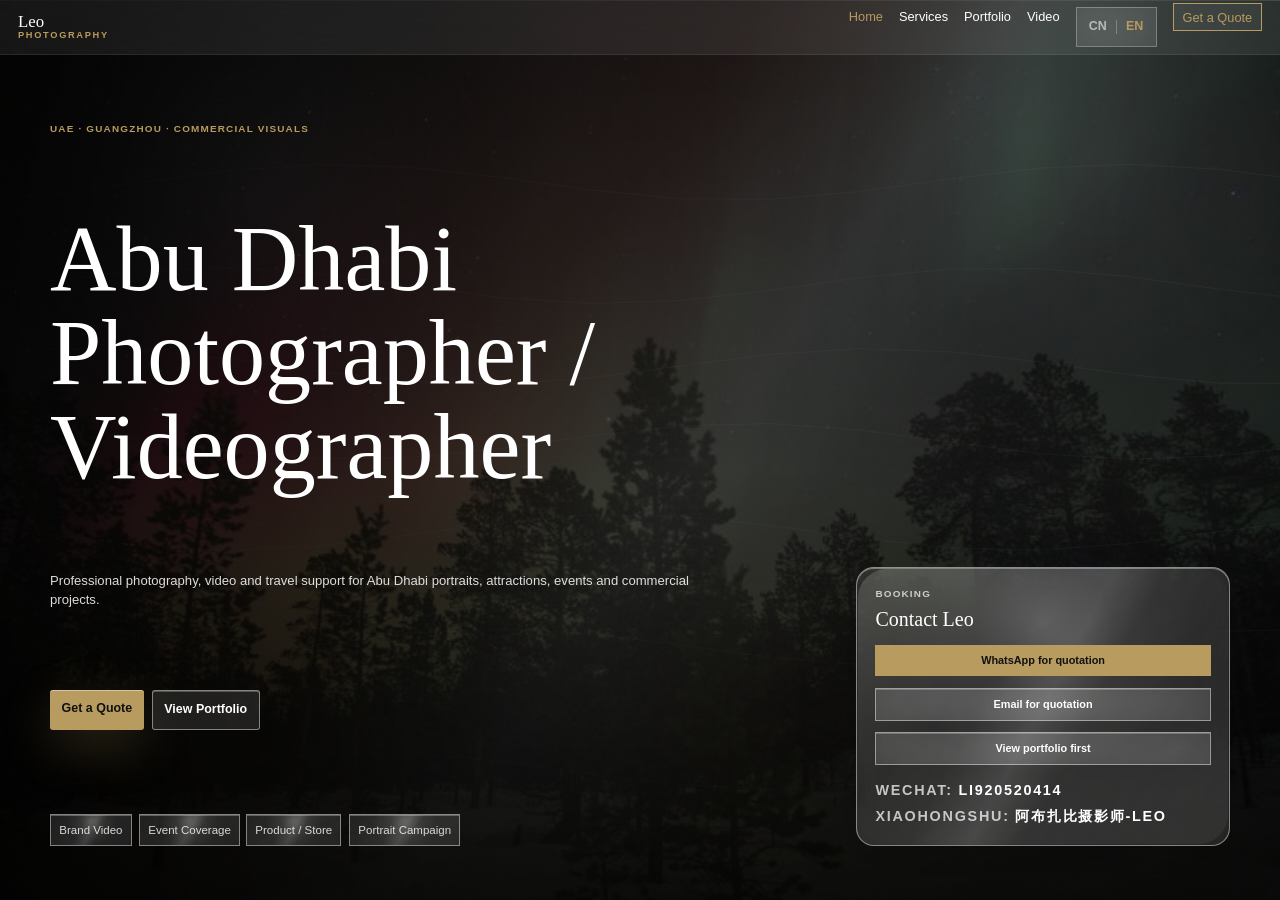
==== commit 399e47e3: "Simplify homepage and add service pages" ====
--- a/index.html
+++ b/index.html
@@ -26,9 +26,9 @@
             </div>
             <ul class="nav-menu" id="nav-menu">
                 <li><a href="index.html" class="active" data-i18n="nav.home">Home</a></li>
-                <li><a href="#services" data-i18n="nav.services">Services</a></li>
+                <li><a href="services.html" data-i18n="nav.services">Services</a></li>
                 <li><a href="gallery.html" data-i18n="nav.portfolio">Portfolio</a></li>
-                <li><a href="#about" data-i18n="nav.about">About</a></li>
+                <li><a href="video.html" data-i18n="menu.video">Video</a></li>
                 <li>
                     <div class="language-switch" aria-label="Language switch">
                         <button type="button" class="lang-option" data-lang="zh" onclick="window.LeoI18n && window.LeoI18n.setLanguage('zh')">CN</button>
@@ -36,7 +36,7 @@
                         <button type="button" class="lang-option" data-lang="en" onclick="window.LeoI18n && window.LeoI18n.setLanguage('en')">EN</button>
                     </div>
                 </li>
-                <li><a href="#contact" class="nav-cta" data-i18n="nav.cta">Get a Quote</a></li>
+                <li><a href="https://wa.me/8613005442629" target="_blank" rel="noopener" class="nav-cta" data-i18n="nav.cta">Get a Quote</a></li>
             </ul>
         </nav>
     </header>
@@ -46,14 +46,13 @@
     <main>
         <section class="marketing-hero" id="top">
             <div class="hero-media" id="hero-media"></div>
-            <div class="liquid-field" aria-hidden="true"></div>
             <div class="hero-shade"></div>
             <div class="hero-inner">
                 <p class="eyebrow" data-i18n="hero.eyebrow">UAE · Guangzhou · Commercial Visuals</p>
-                <h1 data-i18n="hero.title">Commercial Video & Advertising Photography</h1>
+                <h1 data-i18n="hero.title">Abu Dhabi Photographer / Videographer</h1>
                 <p class="hero-copy" data-i18n="hero.copy">Professional visual production for brands, events, stores and destination portraits across the UAE and Guangzhou.</p>
                 <div class="hero-actions">
-                    <a href="#contact" class="btn btn-primary" data-i18n="hero.primary">Get a Quote</a>
+                    <a href="https://wa.me/8613005442629" target="_blank" rel="noopener" class="btn btn-primary" data-i18n="hero.primary">Get a Quote</a>
                     <a href="gallery.html" class="btn btn-ghost" data-i18n="hero.secondary">View Portfolio</a>
                 </div>
                 <div class="hero-proof">
@@ -62,15 +61,18 @@
                     <span class="glass-card draggable-card" data-i18n="hero.proof3">Product / Store</span>
                     <span class="glass-card draggable-card" data-i18n="hero.proof4">Portrait Campaign</span>
                 </div>
-                <aside class="hero-glass-card glass-card draggable-card" aria-label="Commercial service summary">
-                    <p data-i18n="hero.cardEyebrow">Commercial Visuals</p>
-                    <h2 data-i18n="hero.cardTitle">UAE / Guangzhou</h2>
-                    <div class="glass-stats">
-                        <span><strong data-i18n="hero.stat1Title">Video</strong> <em data-i18n="hero.stat1Text">Ads & reels</em></span>
-                        <span><strong data-i18n="hero.stat2Title">Photo</strong> <em data-i18n="hero.stat2Text">Campaigns</em></span>
-                        <span><strong data-i18n="hero.stat3Title">Event</strong> <em data-i18n="hero.stat3Text">Coverage</em></span>
-                    </div>
-                    <small data-i18n="hero.cardNote">Chinese / English inquiries welcome</small>
+                <aside class="hero-glass-card hero-contact-card glass-card draggable-card" aria-label="Contact Leo">
+                    <p data-i18n="contact.eyebrow">Booking</p>
+                    <h2 data-i18n="contact.shortTitle">Contact Leo</h2>
+                    <div class="hero-contact-actions">
+                        <a class="contact-button" href="https://wa.me/8613005442629" target="_blank" rel="noopener" data-track-contact="whatsapp" data-i18n="contact.whatsapp">WhatsApp for quotation</a>
+                        <a class="contact-button" href="mailto:13005442629@163.com?subject=Commercial video / photography inquiry" data-track-contact="email" data-i18n="contact.email">Email for quotation</a>
+                        <a class="contact-button" href="gallery.html" data-i18n="contact.portfolio">View portfolio first</a>
+                    </div>
+                    <div class="hero-contact-lines">
+                        <p data-i18n="contact.wechat">WeChat: <strong>LI920520414</strong></p>
+                        <p data-i18n="contact.xhs">Xiaohongshu: <strong>阿布扎比摄影师-Leo</strong></p>
+                    </div>
                 </aside>
             </div>
         </section>
@@ -279,7 +281,7 @@
     </footer>
 
     <script src="js/glass-bg.js"></script>
-    <script src="js/i18n.js"></script>
+    <script src="js/i18n.js?v=20260706"></script>
     <script src="js/glass-cards.js"></script>
     <script src="js/main.js"></script>
 </body>
--- a/css/style.css
+++ b/css/style.css
@@ -1835,6 +1835,7 @@
     z-index: 1;
     pointer-events: none;
     overflow: hidden;
+    display: none;
 }
 
 .liquid-field::before,
@@ -2880,3 +2881,779 @@
         text-align: center;
     }
 }
+
+/* Desktop compact overview: keep the full homepage visible in one screen. */
+@media (min-width: 1100px) {
+    body.home-page {
+        height: 100%;
+        overflow: hidden;
+    }
+
+    html {
+        overflow-y: auto;
+    }
+
+    .home-page {
+        font-size: 13px;
+        overflow-x: hidden;
+    }
+
+    .home-page .header {
+        position: fixed;
+    }
+
+    .nav {
+        max-width: none;
+        min-height: 54px;
+        padding: 0 18px;
+    }
+
+    .logo span {
+        font-size: 1.05rem;
+    }
+
+    .logo small {
+        font-size: 0.58rem;
+    }
+
+    .nav-menu {
+        gap: 1rem;
+    }
+
+    .nav-menu a {
+        font-size: 0.8rem;
+    }
+
+    .nav-cta,
+    .language-switch {
+        padding: 0.36rem 0.55rem;
+    }
+
+    .reset-layout-btn {
+        right: 12px;
+        bottom: 10px;
+        z-index: 20;
+        padding: 0.45rem 0.62rem;
+        font-size: 0.72rem;
+    }
+
+    .home-page main {
+        height: 100vh;
+        max-height: 100vh;
+        min-height: 0;
+        padding: 66px 12px 12px;
+        display: grid;
+        grid-template-columns: repeat(12, minmax(0, 1fr));
+        grid-template-rows: repeat(4, minmax(0, 1fr));
+        gap: 10px;
+        overflow: hidden;
+    }
+
+    .marketing-hero,
+    .service-band,
+    .market-band,
+    .featured-work,
+    .trust-band,
+    .process-band,
+    .about-marketing,
+    .faq-band,
+    .contact-cta {
+        min-height: 0;
+        padding: 0;
+        overflow: hidden;
+    }
+
+    .home-page main > section {
+        min-width: 0;
+        min-height: 0;
+    }
+
+    .marketing-hero {
+        grid-column: 1 / 5;
+        grid-row: 1 / 3;
+        border-radius: 24px;
+        border: 1px solid var(--glass-border);
+        box-shadow: var(--glass-shadow);
+    }
+
+    .service-band {
+        grid-column: 5 / 9;
+        grid-row: 1 / 3;
+    }
+
+    .featured-work {
+        grid-column: 9 / 13;
+        grid-row: 1 / 3;
+    }
+
+    .market-band {
+        grid-column: 1 / 4;
+        grid-row: 3 / 4;
+    }
+
+    .trust-band {
+        grid-column: 4 / 7;
+        grid-row: 3 / 4;
+    }
+
+    .process-band {
+        grid-column: 7 / 10;
+        grid-row: 3 / 4;
+    }
+
+    .contact-cta {
+        grid-column: 10 / 13;
+        grid-row: 3 / 5;
+    }
+
+    .about-marketing {
+        grid-column: 1 / 7;
+        grid-row: 4 / 5;
+    }
+
+    .faq-band {
+        grid-column: 7 / 10;
+        grid-row: 4 / 5;
+    }
+
+    .home-page .service-band .container,
+    .home-page .market-layout,
+    .home-page .featured-work .container,
+    .home-page .trust-layout,
+    .home-page .process-layout,
+    .home-page .about-layout,
+    .home-page .faq-layout,
+    .home-page .contact-layout {
+        width: 100%;
+        height: 100%;
+        max-width: none;
+        min-height: 0;
+        border-radius: 20px;
+        padding: 0.75rem;
+        overflow: hidden;
+    }
+
+    .hero-inner {
+        width: 100%;
+        height: 100%;
+        padding: 1rem;
+        display: flex;
+        flex-direction: column;
+        justify-content: flex-end;
+    }
+
+    .hero-inner h1 {
+        max-width: 100%;
+        font-size: clamp(2.35rem, 3.4vw, 3.5rem);
+        line-height: 0.92;
+        margin-bottom: 0.55rem;
+    }
+
+    .hero-copy {
+        max-width: 90%;
+        font-size: 0.82rem;
+        line-height: 1.45;
+    }
+
+    .hero-actions {
+        gap: 0.5rem;
+        margin-top: 0.8rem;
+    }
+
+    .btn {
+        padding: 0.55rem 0.72rem;
+        font-size: 0.78rem;
+    }
+
+    .hero-proof {
+        gap: 0.42rem;
+        margin-top: 0.7rem;
+    }
+
+    .hero-proof span {
+        padding: 0.36rem 0.52rem;
+        font-size: 0.72rem;
+    }
+
+    .hero-glass-card {
+        position: static;
+        width: min(100%, 360px);
+        margin-top: 0.7rem;
+        padding: 0.75rem;
+        border-radius: 18px;
+    }
+
+    .hero-glass-card h2 {
+        font-size: 1.25rem;
+        margin-bottom: 0.55rem;
+    }
+
+    .hero-glass-card p,
+    .eyebrow {
+        font-size: 0.62rem;
+        letter-spacing: 0.12em;
+        margin-bottom: 0.45rem;
+    }
+
+    .glass-stats {
+        gap: 0.35rem;
+        margin-bottom: 0.45rem;
+    }
+
+    .glass-stats span {
+        min-height: 42px;
+        padding: 0.4rem 0.32rem;
+        border-radius: 10px;
+        font-size: 0.68rem;
+    }
+
+    .glass-stats strong {
+        font-size: 0.72rem;
+    }
+
+    .hero-glass-card small {
+        font-size: 0.68rem;
+    }
+
+    .liquid-field::before {
+        width: 34vw;
+        height: 42vh;
+    }
+
+    .liquid-field::after {
+        width: 28vw;
+        height: 38vh;
+    }
+
+    .section-heading {
+        max-width: none;
+        margin-bottom: 0.55rem;
+    }
+
+    .section-heading.split {
+        gap: 0.5rem;
+        align-items: center;
+    }
+
+    .section-heading h2,
+    .market-layout h2,
+    .about-layout h2,
+    .contact-layout h2 {
+        font-size: clamp(1.05rem, 1.35vw, 1.45rem);
+        line-height: 1.02;
+        margin-bottom: 0.35rem;
+    }
+
+    .section-heading p:not(.eyebrow),
+    .market-layout p,
+    .contact-layout p,
+    .about-layout p,
+    .process-list p,
+    .service-card p,
+    .trust-grid p,
+    .faq-grid p {
+        font-size: 0.72rem;
+        line-height: 1.35;
+        margin-bottom: 0;
+    }
+
+    .service-grid {
+        grid-template-columns: repeat(3, minmax(0, 1fr));
+        gap: 0.5rem;
+    }
+
+    .service-card,
+    .service-card:first-child,
+    .service-card:nth-child(2),
+    .service-card:nth-child(3) {
+        grid-column: auto;
+        grid-row: auto;
+        grid-template-columns: 1fr;
+        grid-template-rows: 64px 1fr;
+        border-radius: 16px;
+    }
+
+    .service-card div {
+        padding: 0.6rem;
+    }
+
+    .service-card h3,
+    .process-list h3 {
+        font-size: 0.82rem;
+        line-height: 1.08;
+        margin: 0.28rem 0 0.35rem;
+    }
+
+    .service-card a,
+    .text-link {
+        margin-top: 0.38rem;
+        font-size: 0.72rem;
+    }
+
+    .market-layout,
+    .trust-layout,
+    .process-layout,
+    .about-layout,
+    .faq-layout,
+    .contact-layout {
+        display: grid;
+        gap: 0.55rem;
+        grid-template-columns: 1fr;
+    }
+
+    .market-grid,
+    .trust-grid,
+    .faq-grid {
+        grid-template-columns: repeat(3, minmax(0, 1fr));
+        gap: 0.45rem;
+    }
+
+    .trust-grid,
+    .faq-grid {
+        grid-template-columns: repeat(4, minmax(0, 1fr));
+    }
+
+    .market-grid > div,
+    .trust-grid > div,
+    .faq-grid > article,
+    .process-list > div {
+        min-height: 0;
+        border-radius: 14px;
+        padding: 0.45rem;
+    }
+
+    .market-grid span,
+    .service-card span,
+    .process-list span {
+        font-size: 0.6rem;
+    }
+
+    .market-grid h3,
+    .faq-grid h3,
+    .trust-grid strong {
+        font-size: 0.62rem;
+        line-height: 1.08;
+        margin: 0.18rem 0;
+    }
+
+    .portfolio-grid {
+        grid-template-columns: repeat(6, minmax(0, 1fr));
+        gap: 0.45rem;
+    }
+
+    .portfolio-card,
+    .portfolio-card:nth-child(1),
+    .portfolio-card:nth-child(2),
+    .portfolio-card:nth-child(n+3) {
+        grid-column: auto;
+        border-radius: 14px;
+    }
+
+    .portfolio-image,
+    .portfolio-card:nth-child(1) .portfolio-image,
+    .portfolio-card:nth-child(2) .portfolio-image {
+        aspect-ratio: 1 / 0.72;
+    }
+
+    .portfolio-info {
+        padding: 0.48rem;
+    }
+
+    .portfolio-info p {
+        font-size: 0.62rem;
+        margin-bottom: 0.2rem;
+    }
+
+    .portfolio-info h3 {
+        font-size: 0.72rem;
+        line-height: 1.08;
+        margin-bottom: 0.28rem;
+    }
+
+    .portfolio-info span {
+        font-size: 0.58rem;
+        padding: 0.1rem 0.28rem;
+        margin: 0 0.16rem 0.16rem 0;
+    }
+
+    .process-list {
+        grid-template-columns: repeat(3, minmax(0, 1fr));
+        gap: 0.45rem;
+    }
+
+    .contact-panel {
+        gap: 0.42rem;
+        padding: 0.5rem;
+        border-radius: 16px;
+    }
+
+    .contact-button {
+        padding: 0.42rem 0.48rem;
+        font-size: 0.68rem;
+    }
+
+    .quote-list {
+        grid-template-columns: repeat(2, minmax(0, 1fr));
+        gap: 0.28rem;
+        margin-top: 0.38rem;
+    }
+
+    .quote-list li,
+    .contact-item {
+        padding: 0.3rem 0.42rem;
+        font-size: 0.64rem;
+    }
+
+    .contact-info {
+        gap: 0.28rem;
+        margin-top: 0.4rem;
+    }
+
+    .contact-panel p {
+        font-size: 0.64rem;
+        line-height: 1.2;
+    }
+
+    .about-lead {
+        font-size: 0.72rem !important;
+    }
+
+    .home-page .footer {
+        display: none;
+    }
+
+    .service-card p,
+    .market-grid p,
+    .portfolio-info h3,
+    .trust-grid p,
+    .process-list p,
+    .about-layout p,
+    .faq-grid p,
+    .contact-layout p,
+    .quote-list li {
+        display: -webkit-box;
+        -webkit-box-orient: vertical;
+        overflow: hidden;
+        -webkit-line-clamp: 1;
+    }
+
+    .about-layout p,
+    .contact-layout p {
+        -webkit-line-clamp: 2;
+    }
+}
+
+/* Cover-first homepage: keep details in the navigation/menu, not on the landing screen. */
+.home-page .service-band,
+.home-page .market-band,
+.home-page .featured-work,
+.home-page .trust-band,
+.home-page .process-band,
+.home-page .about-marketing,
+.home-page .faq-band,
+.home-page .contact-cta,
+.home-page .reset-layout-btn {
+    display: none;
+}
+
+.home-page .footer {
+    display: none;
+}
+
+.home-page main {
+    display: block;
+    height: auto;
+    min-height: 100vh;
+    padding: 0;
+    overflow: visible;
+}
+
+.home-page .marketing-hero {
+    min-height: 100vh;
+    border-radius: 0;
+    border: 0;
+}
+
+.home-page .hero-inner {
+    width: min(1180px, calc(100% - 40px));
+    min-height: 100vh;
+    padding: 18vh 0 8vh;
+    display: grid;
+    grid-template-columns: minmax(0, 1.15fr) minmax(300px, 0.58fr);
+    gap: clamp(2rem, 5vw, 5rem);
+    align-items: end;
+}
+
+.home-page .hero-inner > .eyebrow,
+.home-page .hero-inner > h1,
+.home-page .hero-copy,
+.home-page .hero-actions,
+.home-page .hero-proof {
+    grid-column: 1;
+}
+
+.home-page .hero-inner h1 {
+    max-width: 820px;
+    font-size: clamp(4.1rem, 8.4vw, 8rem);
+    font-family: "Brush Script MT", "Snell Roundhand", "Segoe Script", "Kaiti SC", "STKaiti", cursive;
+    letter-spacing: 0;
+    line-height: 1.02;
+}
+
+.home-page .hero-copy {
+    max-width: 660px;
+}
+
+.home-page .hero-proof {
+    margin-top: 1.6rem;
+}
+
+.home-page .hero-contact-card {
+    position: relative;
+    right: auto;
+    bottom: auto;
+    grid-column: 2;
+    grid-row: 1 / span 5;
+    align-self: end;
+    width: 100%;
+    max-width: 420px;
+    margin-left: auto;
+    padding: 1.35rem;
+}
+
+.hero-contact-actions {
+    display: grid;
+    gap: 0.72rem;
+    margin: 1rem 0;
+}
+
+.hero-contact-lines {
+    display: grid;
+    gap: 0.4rem;
+}
+
+.hero-contact-lines p {
+    margin: 0;
+    color: rgba(255, 255, 255, 0.72);
+    font-size: 0.9rem;
+    line-height: 1.35;
+}
+
+.hero-contact-lines strong {
+    color: var(--white);
+}
+
+@media (max-width: 1099px) {
+    .home-page .hero-inner {
+        min-height: 100vh;
+        padding: 18vh 0 8vh;
+        display: flex;
+        flex-direction: column;
+        justify-content: flex-end;
+    }
+
+    .home-page .hero-contact-card {
+        position: relative;
+        width: min(100%, 420px);
+        margin-top: 1.5rem;
+        right: auto;
+        bottom: auto;
+    }
+}
+
+@media (max-width: 768px) {
+    .home-page .marketing-hero {
+        min-height: 100vh;
+    }
+
+    .home-page .hero-inner {
+        width: min(100% - 30px, 680px);
+        padding: 16vh 0 6vh;
+    }
+
+    .home-page .hero-inner h1 {
+        font-size: clamp(2.75rem, 14vw, 4.5rem);
+    }
+
+    .home-page .hero-proof {
+        display: none;
+    }
+}
+
+@media (min-width: 1100px) {
+    .home-page .marketing-hero {
+        height: 100vh;
+        max-height: 100vh;
+        min-height: 0;
+        overflow: hidden;
+    }
+
+    .home-page .hero-inner {
+        height: 100vh;
+        min-height: 0;
+        padding: 13vh 0 6vh;
+    }
+
+    .home-page .hero-inner h1 {
+        font-size: clamp(3.6rem, 7.2vw, 6.8rem);
+    }
+
+    .home-page .hero-proof {
+        margin-top: 1rem;
+    }
+
+    .home-page .hero-contact-card {
+        max-width: 390px;
+        padding: 1.15rem;
+    }
+}
+
+.service-detail-main,
+.video-main {
+    position: relative;
+    z-index: 1;
+    min-height: 100vh;
+    padding: 110px 20px 64px;
+}
+
+.service-detail-shell,
+.video-shell {
+    color: var(--white);
+    border-radius: 30px;
+    padding: clamp(1.4rem, 3vw, 2.4rem);
+    background: var(--glass-bg);
+    border: 1px solid var(--glass-border);
+    box-shadow: var(--glass-shadow);
+    backdrop-filter: var(--glass-blur);
+    -webkit-backdrop-filter: var(--glass-blur);
+}
+
+.service-detail-shell {
+    display: grid;
+    grid-template-columns: minmax(0, 1.1fr) minmax(280px, 0.55fr);
+    gap: 1.2rem;
+    align-items: end;
+}
+
+.service-detail-shell h1,
+.video-shell h1 {
+    font-family: Georgia, "Times New Roman", serif;
+    font-size: clamp(2.4rem, 5vw, 5rem);
+    font-weight: 500;
+    line-height: 1;
+    margin-bottom: 1rem;
+}
+
+.service-detail-shell p,
+.video-shell p {
+    max-width: 760px;
+    color: rgba(255, 255, 255, 0.74);
+    line-height: 1.75;
+}
+
+.service-price-card {
+    display: grid;
+    gap: 0.65rem;
+    padding: 1.2rem;
+    border-radius: 24px;
+    background:
+        linear-gradient(135deg, rgba(255, 255, 255, 0.14), rgba(255, 255, 255, 0.04)),
+        rgba(255, 255, 255, 0.07);
+    border: 1px solid rgba(255, 255, 255, 0.48);
+}
+
+.service-price-card span,
+.service-detail-card span {
+    color: var(--gold);
+    font-weight: 800;
+    letter-spacing: 0.12em;
+    text-transform: uppercase;
+}
+
+.service-price-card strong {
+    color: var(--white);
+    font-size: clamp(2rem, 4vw, 3.4rem);
+    font-family: Georgia, "Times New Roman", serif;
+    font-weight: 500;
+}
+
+.service-detail-section {
+    padding-top: 1.2rem;
+}
+
+.service-detail-grid {
+    display: grid;
+    grid-template-columns: repeat(3, minmax(0, 1fr));
+    gap: 1rem;
+}
+
+.service-detail-card {
+    min-height: 220px;
+    padding: 1.35rem;
+    border-radius: 24px;
+    color: var(--white);
+    background:
+        linear-gradient(135deg, rgba(255, 255, 255, 0.13), rgba(255, 255, 255, 0.035)),
+        rgba(255, 255, 255, 0.06);
+    border: 1px solid rgba(255, 255, 255, 0.48);
+    box-shadow: var(--glass-shadow);
+    backdrop-filter: var(--glass-blur);
+    -webkit-backdrop-filter: var(--glass-blur);
+}
+
+.service-detail-card h2 {
+    margin: 0.75rem 0;
+    font-size: 1.35rem;
+}
+
+.service-detail-card p {
+    color: rgba(255, 255, 255, 0.72);
+    line-height: 1.75;
+}
+
+.video-stage {
+    min-height: calc(100vh - 174px);
+    display: grid;
+    align-items: center;
+}
+
+.video-shell {
+    display: grid;
+    gap: 1.2rem;
+}
+
+.video-placeholder {
+    min-height: 48vh;
+    display: grid;
+    place-items: center;
+    text-align: center;
+    border-radius: 28px;
+    border: 1px solid rgba(255, 255, 255, 0.36);
+    background:
+        radial-gradient(circle at 50% 20%, rgba(255, 255, 255, 0.18), transparent 44%),
+        rgba(255, 255, 255, 0.055);
+}
+
+.video-placeholder span {
+    color: rgba(255, 255, 255, 0.2);
+    font-size: clamp(4rem, 13vw, 12rem);
+    font-family: Georgia, "Times New Roman", serif;
+    line-height: 0.8;
+}
+
+.video-placeholder p {
+    max-width: 620px;
+    margin: 0 auto;
+    padding: 0 1rem 2rem;
+}
+
+@media (max-width: 900px) {
+    .service-detail-shell,
+    .service-detail-grid {
+        grid-template-columns: 1fr;
+    }
+
+    .service-detail-card {
+        min-height: 0;
+    }
+}
